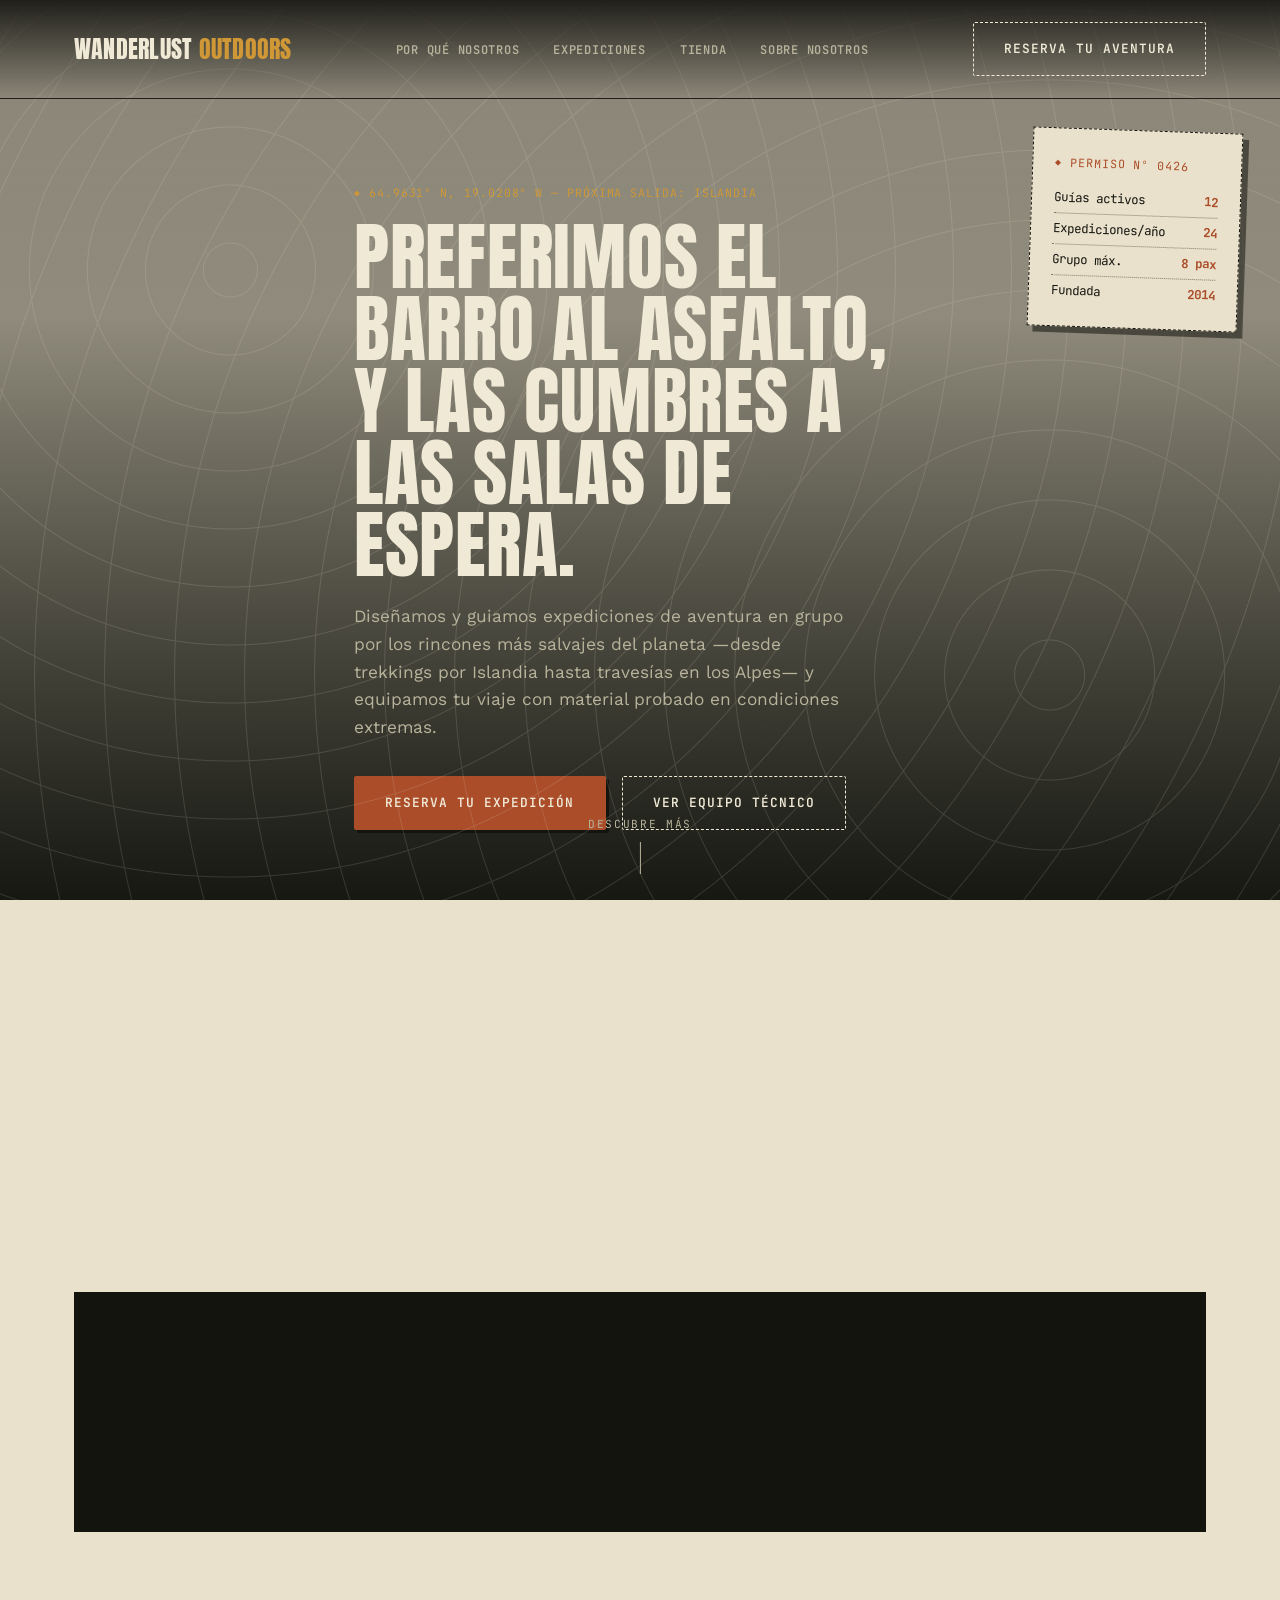
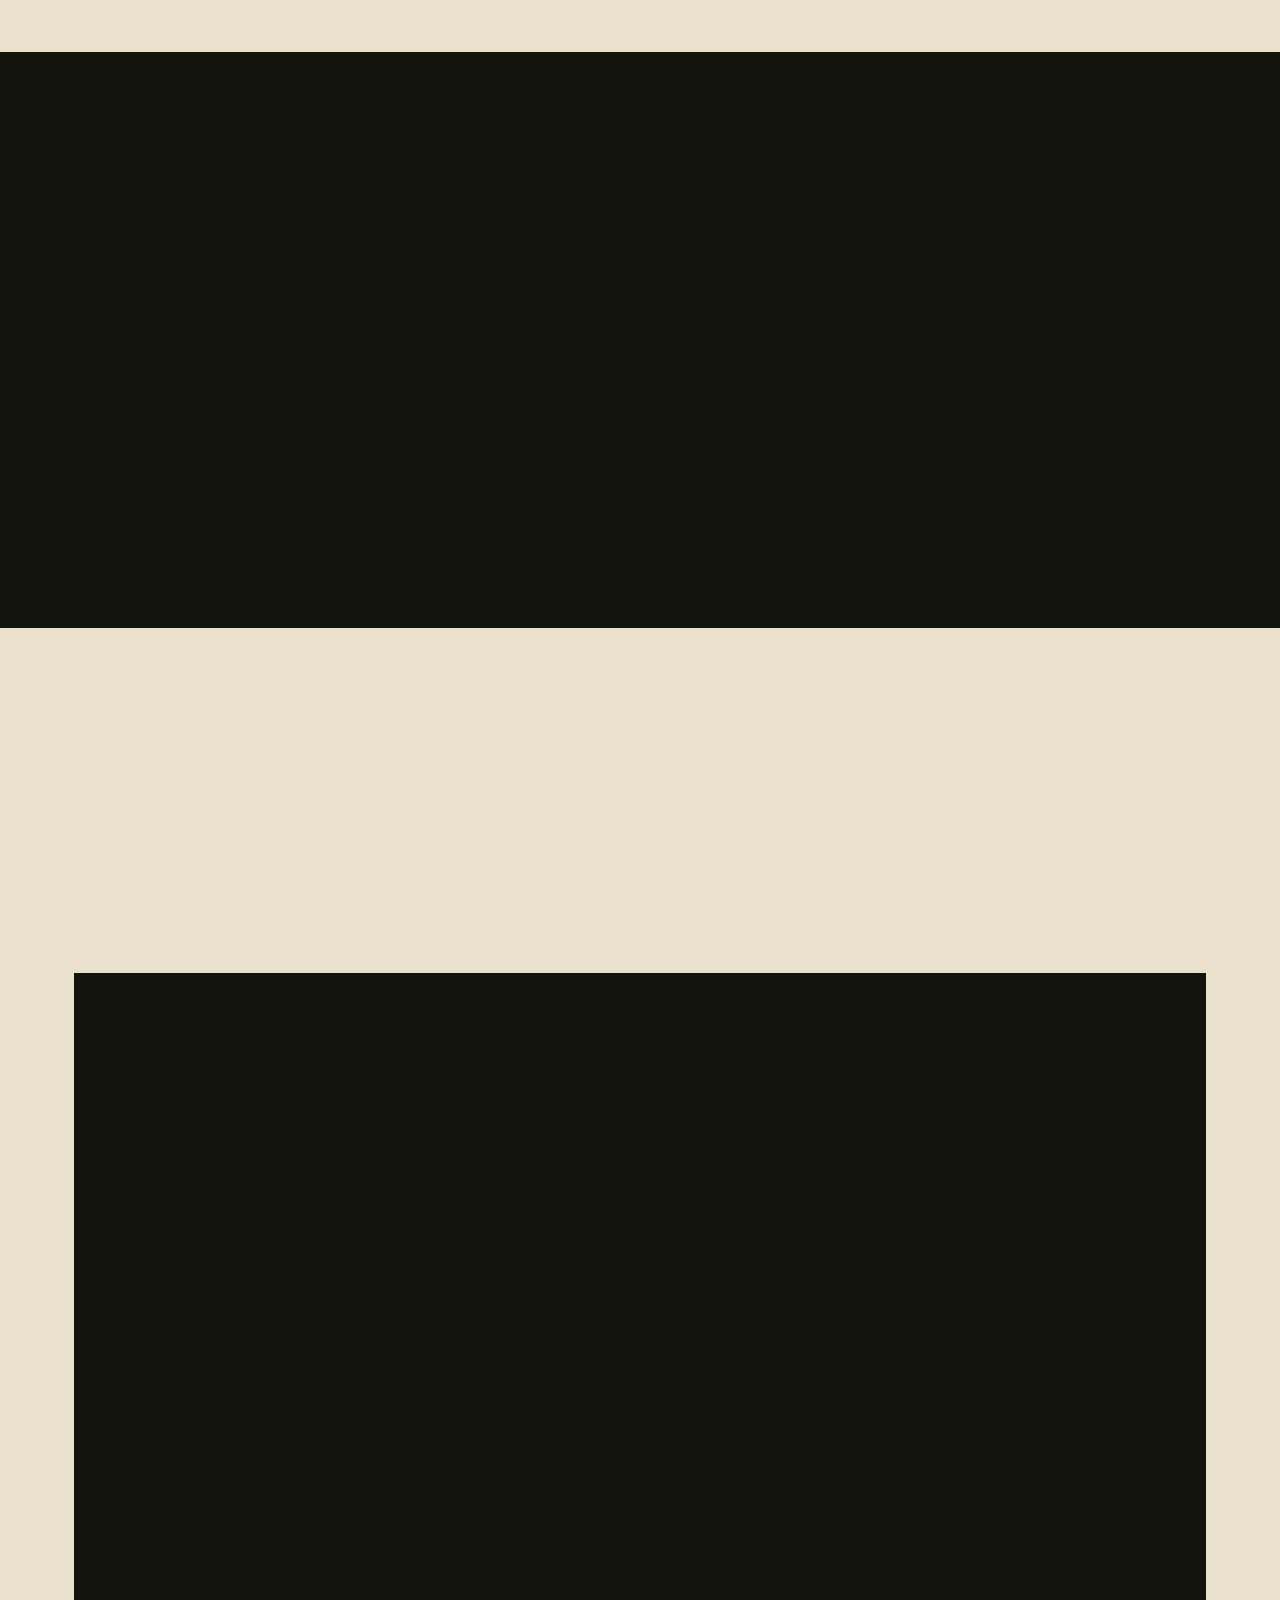
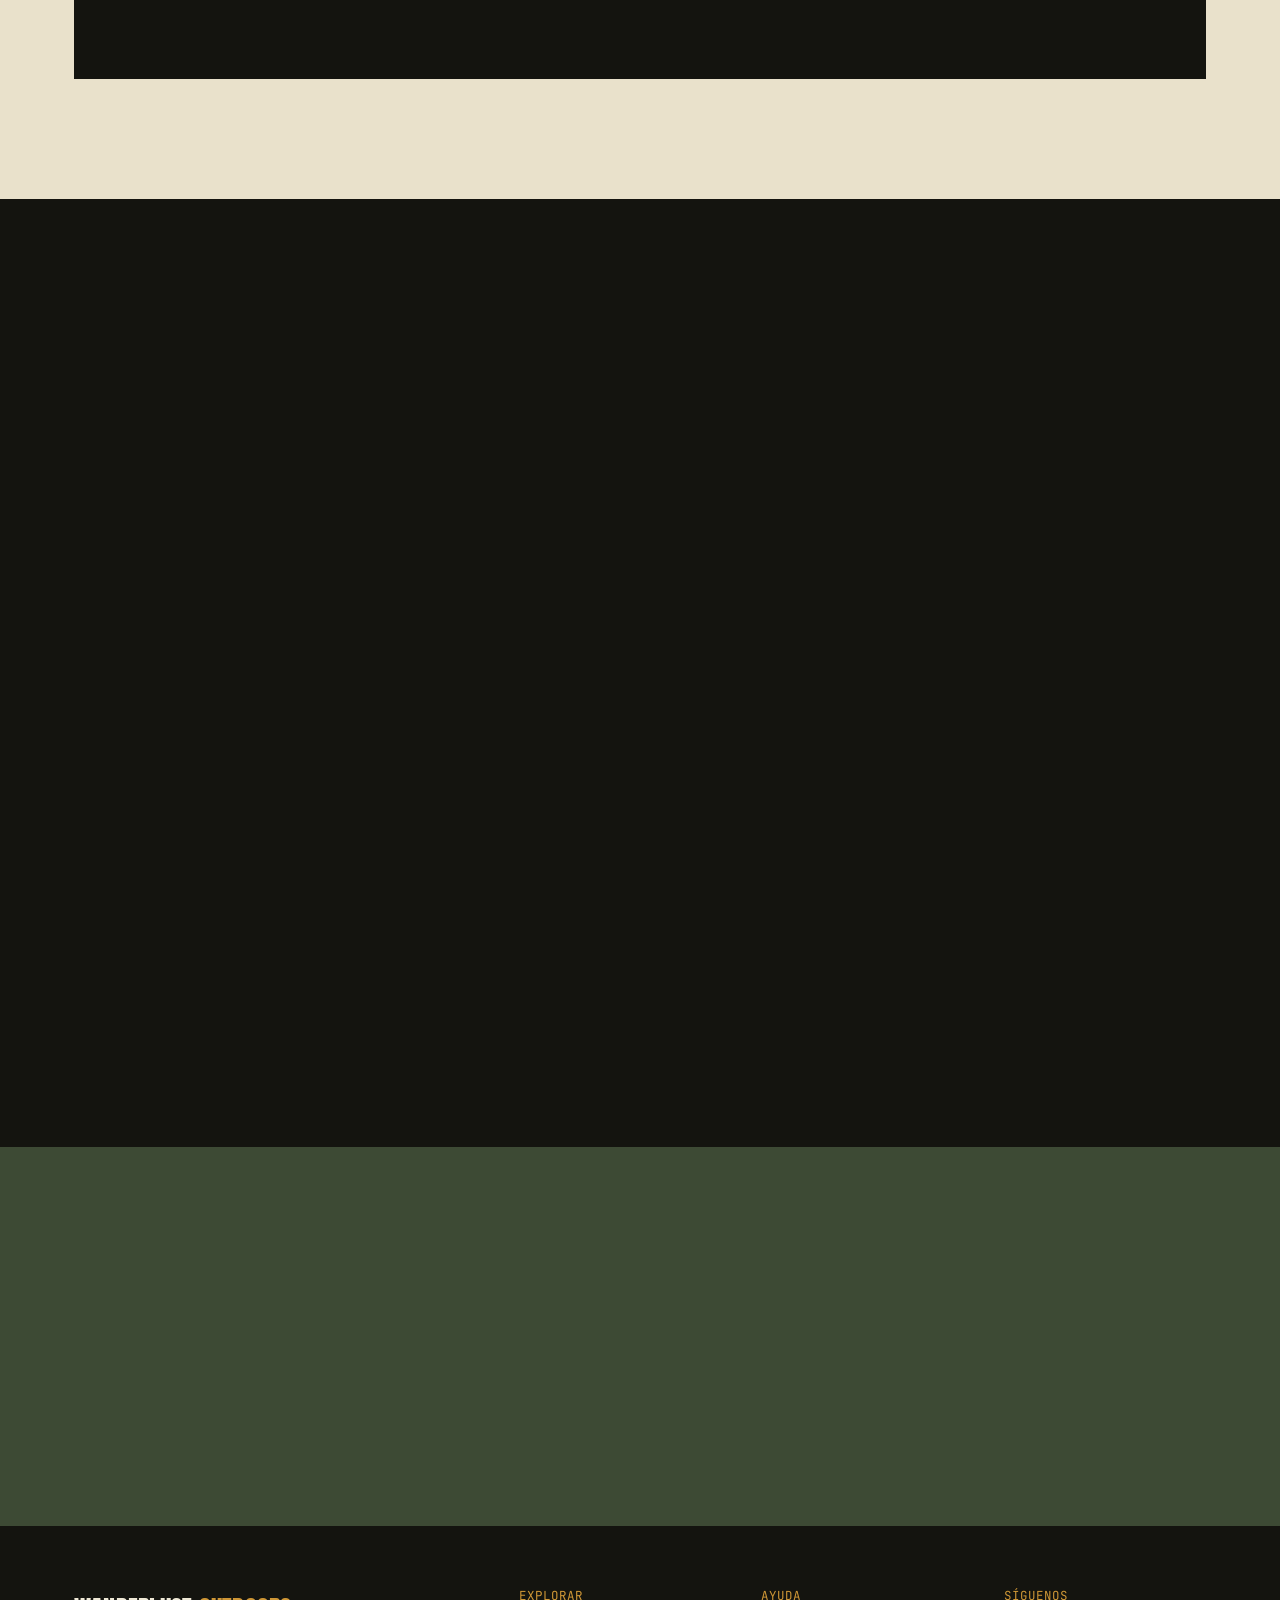
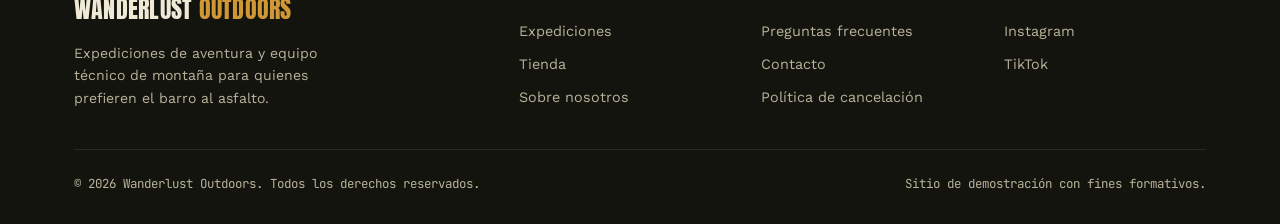
==== index.html @ fe898a7a "Update index.html" ====
<!DOCTYPE html>
<html lang="es">
<head>
<meta charset="UTF-8">
<meta name="viewport" content="width=device-width, initial-scale=1.0">
<title>Wanderlust Outdoors — Expediciones de aventura y equipo técnico de montaña</title>
<meta name="description" content="Diseñamos y guiamos expediciones de aventura en grupo por los rincones más salvajes del planeta, y equipamos tu viaje con material técnico probado en condiciones extremas.">

<!-- ======================================================================
     GOOGLE SEARCH CONSOLE — Verificación de propiedad
     Sustituye el contenido por el código que te da Search Console
     (Configuración > Verificación de propiedad > Etiqueta HTML).
     Solo hace falta en esta página (la home).
     ====================================================================== -->
<meta name="google-site-verification" content="TU_CODIGO_DE_SEARCH_CONSOLE_AQUI" />

<link rel="preconnect" href="https://fonts.googleapis.com">
<link rel="preconnect" href="https://fonts.gstatic.com" crossorigin>
<link href="https://fonts.googleapis.com/css2?family=Anton&family=JetBrains+Mono:wght@400;500;600;700&family=Work+Sans:wght@400;500;600;700&display=swap" rel="stylesheet">
<link rel="stylesheet" href="style.css?v=20260803">


<!-- ======================================================================
     GOOGLE TAG MANAGER — Contenedor principal (HEAD)
     Pega aquí tu snippet de GTM (empieza por <script>(function(w,d,s,l,i)...).
     Este contenedor es el que gestionará, sin tocar más código, TODOS
     estos tags: GA4, Google Ads, Meta Pixel, TikTok Pixel.
     Va IGUAL en las 4 páginas: index.html, registro.html, checkout.html
     y gracias.html.
     ====================================================================== -->
<!-- INICIO: Google Tag Manager -->
<!--
<script>(function(w,d,s,l,i){w[l]=w[l]||[];w[l].push({'gtm.start':
new Date().getTime(),event:'gtm.js'});var f=d.getElementsByTagName(s)[0],
j=d.createElement(s),dl=l!='dataLayer'?'&l='+l:'';j.async=true;j.src=
'https://www.googletagmanager.com/gtm.js?id='+i+dl;f.parentNode.insertBefore(j,f);
})(window,document,'script','dataLayer','GTM-XXXXXXX');</script>
-->
<!-- FIN: Google Tag Manager -->

<!-- ======================================================================
     META PIXEL — Código base (HEAD)
     Solo necesario si NO vas a gestionar Meta a través de GTM.
     Si usas GTM, configura el Pixel como plantilla dentro de GTM en su
     lugar y deja esto comentado para no duplicar el tracking.
     ====================================================================== -->
<!-- INICIO: Meta Pixel Code -->
<!--
<script>
!function(f,b,e,v,n,t,s){...}(window,document,'script',
'https://connect.facebook.net/en_US/fbevents.js');
fbq('init', 'TU_PIXEL_ID');
fbq('track', 'PageView');
</script>
<noscript><img height="1" width="1" style="display:none"
src="https://www.facebook.com/tr?id=TU_PIXEL_ID&ev=PageView&noscript=1"/></noscript>
-->
<!-- FIN: Meta Pixel Code -->

<!-- ======================================================================
     TIKTOK PIXEL — Código base (HEAD)
     Igual que Meta: solo si NO usas GTM para gestionarlo.
     ====================================================================== -->
<!-- INICIO: TikTok Pixel Code -->
<!--
<script>
!function (w, d, t) { ... }(window, document, 'ttq');
ttq.load('TU_PIXEL_ID_TIKTOK');
ttq.page();
</script>
-->
<!-- FIN: TikTok Pixel Code -->

</head>
<body>

<!-- ======================================================================
     GOOGLE TAG MANAGER — noscript (justo después de <body>)
     Va también en las 4 páginas, siempre inmediatamente tras la etiqueta
     de apertura <body>.
     ====================================================================== -->
<!-- INICIO: Google Tag Manager (noscript) -->
<!--
<noscript><iframe src="https://www.googletagmanager.com/ns.html?id=GTM-XXXXXXX"
height="0" width="0" style="display:none;visibility:hidden"></iframe></noscript>
-->
<!-- FIN: Google Tag Manager (noscript) -->

<header class="site-header">
  <div class="container">
    <a href="index.html" class="logo">Wanderlust <span>Outdoors</span></a>
    <nav>
      <ul class="nav-links">
        <li><a href="#beneficios">Por qué nosotros</a></li>
        <li><a href="#destinos">Expediciones</a></li>
        <li><a href="#tienda">Tienda</a></li>
        <li><a href="#sobre">Sobre nosotros</a></li>
      </ul>
    </nav>
    <div class="nav-cta">
      <a href="registro.html" class="btn btn-secundario">Reserva tu aventura</a>
    </div>
    <button class="menu-toggle" aria-label="Abrir menú"><span></span><span></span><span></span></button>
  </div>
</header>

<!-- ============ HERO / PRESENTACIÓN DEL PRODUCTO ============ -->
<section class="hero">
  <div class="hero-bg"></div>
  <div class="hero-overlay"></div>
  <div class="topo-textura"></div>
  <div class="container hero-content">
    <span class="coord">64.9631° N, 19.0208° W — próxima salida: islandia</span>
    <h1>Preferimos el barro al asfalto, y las cumbres a las salas de espera.</h1>
    <p>Diseñamos y guiamos expediciones de aventura en grupo por los rincones más salvajes del planeta —desde trekkings por Islandia hasta travesías en los Alpes— y equipamos tu viaje con material probado en condiciones extremas.</p>
    <div class="hero-actions">
      <a href="registro.html" class="btn btn-primario">Reserva tu expedición</a>
      <a href="#tienda" class="btn btn-secundario">Ver equipo técnico</a>
    </div>
  </div>
  <div class="permiso-flotante">
    <span class="coord">Permiso Nº 0426</span>
    <ul>
      <li><span>Guías activos</span><strong>12</strong></li>
      <li><span>Expediciones/año</span><strong>24</strong></li>
      <li><span>Grupo máx.</span><strong>8 pax</strong></li>
      <li><span>Fundada</span><strong>2014</strong></li>
    </ul>
  </div>
  <div class="scroll-cue">Descubre más</div>
</section>

<!-- ============ BENEFICIOS ============ -->
<section id="beneficios">
  <div class="container">
    <div class="section-cabecera reveal">
      <span class="coord">Ficha técnica del equipo</span>
      <h2>Tu aventura, sin dejar nada al azar</h2>
      <p>No te dejamos ir solo. Cada expedición y cada pieza de equipo pasan por el mismo filtro: lo que usarían nuestros propios guías.</p>
    </div>
    <div class="beneficios-grid">
      <div class="beneficio-card reveal">
        <div class="beneficio-icono">🧭</div>
        <h3>Guías expertos</h3>
        <p>Profesionales con años de experiencia en terreno real, no en folletos.</p>
      </div>
      <div class="beneficio-card reveal">
        <div class="beneficio-icono">🎒</div>
        <h3>Equipo probado</h3>
        <p>Material técnico validado en condiciones extremas por nuestros guías.</p>
      </div>
      <div class="beneficio-card reveal">
        <div class="beneficio-icono">👥</div>
        <h3>Grupos reducidos</h3>
        <p>Expediciones pensadas para vivirse de cerca, no en masa.</p>
      </div>
      <div class="beneficio-card reveal">
        <div class="beneficio-icono">🏔️</div>
        <h3>Destinos únicos</h3>
        <p>De Islandia a los Alpes: rutas alejadas del turismo convencional.</p>
      </div>
    </div>
  </div>
</section>

<!-- ============ SOBRE NOSOTROS ============ -->
<section id="sobre" class="section-oscura">
  <div class="container sobre">
    <div class="sobre-img reveal">
      <img src="https://images.unsplash.com/photo-1454496522488-7a8e488e8606?auto=format&fit=crop&w=900&q=80" alt="Cordillera de montañas entre nubes al amanecer" loading="lazy">
    </div>
    <div class="sobre-texto reveal">
      <span class="coord">Cuaderno de bitácora</span>
      <h2>Tu aventura empieza aquí</h2>
      <p>Nacimos para los que prefieren el barro al asfalto y las cumbres a las salas de espera. En Wanderlust Outdoors diseñamos y guiamos expediciones de aventura en grupo por los rincones más salvajes del planeta —desde trekkings por Islandia hasta travesías en los Alpes—.</p>
      <p>Pero no te dejamos ir solo: en nuestra tienda técnica equipamos tu viaje con el material más resistente, probado en condiciones extremas por nuestros propios guías. Ya sea que busques reservar tu próxima expedición o el saco de dormir perfecto para tu siguiente escapada, tu aventura empieza aquí.</p>
    </div>
  </div>
</section>

<!-- ============ DESTINOS / EXPEDICIONES (LEAD GEN) ============ -->
<section id="destinos">
  <div class="container">
    <div class="section-cabecera reveal">
      <span class="coord">Rutas activas 2026</span>
      <h2>Elige tu próxima ruta</h2>
      <p>Grupos reducidos, guías locales y logística resuelta. Tú solo tienes que aparecer con las botas puestas.</p>
    </div>
    <div class="destinos-grid">
      <div class="destino-card reveal" onclick="window.location.href='registro.html?destino=islandia'">
        <img src="https://images.unsplash.com/photo-1504829857797-ddff29c27927?auto=format&fit=crop&w=900&q=80" alt="Cascada y paisaje volcánico de Islandia" loading="lazy">
        <div class="destino-overlay">
          <span class="coord">10 días · dificultad media · 1.290 €</span>
          <h3>Trekking Islandia</h3>
          <p>Glaciares, cascadas y tierras volcánicas. Desde 1.290 €</p>
        </div>
      </div>
      <div class="destino-card reveal" onclick="window.location.href='registro.html?destino=alpes'">
        <img src="https://images.unsplash.com/photo-1531366936337-7c912a4589a7?auto=format&fit=crop&w=900&q=80" alt="Cordillera nevada de los Alpes" loading="lazy">
        <div class="destino-overlay">
          <span class="coord">7 días · dificultad alta · 1.590 €</span>
          <h3>Travesía por los Alpes</h3>
          <p>Alta montaña y refugios de altura. Desde 1.590 €</p>
        </div>
      </div>
    </div>
  </div>
</section>

<!-- ============ TIENDA (E-COMMERCE) ============ -->
<section id="tienda" class="section-oscura">
  <div class="container">
    <div class="section-cabecera reveal">
      <span class="coord">Almacén de campaña</span>
      <h2>Equipo probado en condiciones extremas</h2>
      <p>El mismo material que usan nuestros guías, listo para tu próxima escapada.</p>
    </div>
    <div class="tienda-grid">
      <div class="producto-card reveal">
        <div class="producto-img">
          <img src="https://images.unsplash.com/photo-1516939884455-1445c8652f83?auto=format&fit=crop&w=700&q=80" alt="Mochila técnica de senderismo" loading="lazy">
        </div>
        <div class="producto-info">
          <span class="coord">Ref. WO-BP45</span>
          <h3>Mochila técnica 45L</h3>
          <div class="producto-precio">
            <strong>139 €</strong>
            <a class="btn btn-primario" href="registro.html?item=Mochila%20t%C3%A9cnica%2045L&valor=139&tipo=producto">Comprar</a>
          </div>
        </div>
      </div>
      <div class="producto-card reveal">
        <div class="producto-img">
          <img src="https://images.unsplash.com/photo-1504280390367-361c6d9f38f4?auto=format&fit=crop&w=700&q=80" alt="Tienda de campaña bajo un cielo estrellado" loading="lazy">
        </div>
        <div class="producto-info">
          <span class="coord">Ref. WO-TT02</span>
          <h3>Tienda 2 estaciones</h3>
          <div class="producto-precio">
            <strong>219 €</strong>
            <a class="btn btn-primario" href="registro.html?item=Tienda%202%20estaciones&valor=219&tipo=producto">Comprar</a>
          </div>
        </div>
      </div>
      <div class="producto-card reveal">
        <div class="producto-img">
          <img src="https://images.unsplash.com/photo-1517824806704-9040b037703b?auto=format&fit=crop&w=700&q=80" alt="Saco de dormir y equipo de montaña" loading="lazy">
        </div>
        <div class="producto-info">
          <span class="coord">Ref. WO-SB15</span>
          <h3>Saco de dormir -15°C</h3>
          <div class="producto-precio">
            <strong>159 €</strong>
            <a class="btn btn-primario" href="registro.html?item=Saco%20de%20dormir%20-15%C2%B0C&valor=159&tipo=producto">Comprar</a>
          </div>
        </div>
      </div>
    </div>
  </div>
</section>

<!-- ============ CTA FINAL ============ -->
<section class="cta-banda">
  <div class="container">
    <h2 class="reveal">¿Listo para tu próxima aventura?</h2>
    <p class="reveal">Reserva una expedición o equípate para la tuya. Empieza en menos de dos minutos.</p>
    <a href="registro.html" class="btn btn-oscuro reveal">Empezar ahora</a>
  </div>
</section>

<footer class="site-footer">
  <div class="container">
    <div class="footer-grid">
      <div>
        <div class="logo">Wanderlust <span>Outdoors</span></div>
        <p style="margin-top:14px; font-size:0.88rem; max-width:280px;">Expediciones de aventura y equipo técnico de montaña para quienes prefieren el barro al asfalto.</p>
      </div>
      <div>
        <h4>Explorar</h4>
        <ul>
          <li><a href="#destinos">Expediciones</a></li>
          <li><a href="#tienda">Tienda</a></li>
          <li><a href="#sobre">Sobre nosotros</a></li>
        </ul>
      </div>
      <div>
        <h4>Ayuda</h4>
        <ul>
          <li><a href="#">Preguntas frecuentes</a></li>
          <li><a href="#">Contacto</a></li>
          <li><a href="#">Política de cancelación</a></li>
        </ul>
      </div>
      <div>
        <h4>Síguenos</h4>
        <ul>
          <li><a href="#">Instagram</a></li>
          <li><a href="#">TikTok</a></li>
        </ul>
      </div>
    </div>
    <div class="footer-bottom">
      <span>© 2026 Wanderlust Outdoors. Todos los derechos reservados.</span>
      <span>Sitio de demostración con fines formativos.</span>
    </div>
  </div>
</footer>

<script src="js/script.js?v=20260803"></script>
</body>
</html>
---- style.css ----
/* ==========================================================================
   WANDERLUST OUTDOORS — style.css
   Dirección: "cuaderno de expedición / mapa topográfico".
   Tinta casi negra, musgo, óxido y ámbar sobre papel topo envejecido.
   Tipografía cartel (Anton) + mono de etiqueta de equipo (JetBrains Mono)
   + texto (Work Sans). Curvas de nivel como firma visual recurrente.
   ========================================================================== */

:root {
  --tinta: #14140f;
  --tinta-suave: #1f2118;
  --musgo: #3d4a34;
  --musgo-oscuro: #262e1f;
  --papel: #e9e1cb;
  --papel-fuerte: #ddd2b0;
  --oxido: #ab4d29;
  --oxido-dark: #8c3d20;
  --ambar: #cf9736;
  --texto-claro: #efe9d6;
  --texto-tenue: #b8b39b;
  --gris-topo: #7d7a63;

  --fuente-poster: "Anton", "Arial Narrow", sans-serif;
  --fuente-mono: "JetBrains Mono", "Courier New", monospace;
  --fuente-cuerpo: "Work Sans", -apple-system, Segoe UI, sans-serif;

  --radio: 2px;
  --transicion: 0.35s cubic-bezier(0.22, 1, 0.36, 1);
}

* { box-sizing: border-box; margin: 0; padding: 0; }
html { scroll-behavior: smooth; }

body {
  font-family: var(--fuente-cuerpo);
  background: var(--papel);
  color: var(--tinta);
  line-height: 1.6;
  overflow-x: hidden;
}
img { max-width: 100%; display: block; }
a { color: inherit; text-decoration: none; }

h1, h2, h3, h4 {
  font-family: var(--fuente-poster);
  font-weight: 400;
  text-transform: uppercase;
  letter-spacing: 0.01em;
  line-height: 0.98;
  color: var(--tinta);
}

.container { width: 100%; max-width: 1180px; margin: 0 auto; padding: 0 24px; }

/* ---------- Textura de curvas de nivel (firma visual) ---------- */
.topo-textura {
  position: absolute; inset: 0;
  pointer-events: none;
  opacity: 0.14;
  background-image:
    repeating-radial-gradient(circle at 18% 30%, transparent 0, transparent 26px, currentColor 27px, transparent 28px, transparent 58px),
    repeating-radial-gradient(circle at 82% 75%, transparent 0, transparent 34px, currentColor 35px, transparent 36px, transparent 70px);
  color: var(--texto-claro);
}
.topo-textura.oscuro { color: var(--tinta); opacity: 0.08; }

/* ---------- Etiqueta "coordenadas" (mono, siempre da un dato real) ---------- */
.coord {
  font-family: var(--fuente-mono);
  font-size: 0.72rem;
  letter-spacing: 0.08em;
  text-transform: uppercase;
  color: var(--oxido);
  display: inline-flex;
  align-items: center;
  gap: 8px;
  margin-bottom: 18px;
}
.coord::before { content: "◆"; font-size: 0.6rem; }
.section-oscura .coord, .hero .coord { color: var(--ambar); }

/* ---------- Botones ---------- */
.btn {
  display: inline-flex;
  align-items: center;
  justify-content: center;
  gap: 10px;
  padding: 16px 30px;
  border-radius: var(--radio);
  font-family: var(--fuente-mono);
  font-weight: 600;
  font-size: 0.8rem;
  letter-spacing: 0.08em;
  text-transform: uppercase;
  border: 1.5px solid transparent;
  cursor: pointer;
  transition: transform var(--transicion), box-shadow var(--transicion), background var(--transicion);
}
.btn:active { transform: scale(0.97) rotate(-0.4deg); }

.btn-primario {
  background: var(--oxido);
  color: var(--texto-claro);
  box-shadow: 3px 3px 0 var(--tinta);
}
.btn-primario:hover { background: var(--oxido-dark); transform: translate(-2px, -2px); box-shadow: 5px 5px 0 var(--tinta); }

.btn-secundario {
  background: transparent;
  border-color: var(--texto-claro);
  border-style: dashed;
  color: var(--texto-claro);
}
.btn-secundario:hover { background: rgba(239, 233, 214, 0.1); border-style: solid; }

.btn-oscuro {
  background: var(--tinta);
  color: var(--papel);
  box-shadow: 3px 3px 0 var(--oxido);
}
.btn-oscuro:hover { transform: translate(-2px, -2px); box-shadow: 5px 5px 0 var(--oxido); }

.btn-full { width: 100%; }

/* ---------- Header ---------- */
.site-header {
  position: fixed; top: 0; left: 0; right: 0; z-index: 100;
  display: flex; align-items: center; justify-content: space-between;
  padding: 22px 0;
  background: linear-gradient(to bottom, rgba(20,20,15,0.9), transparent);
  transition: background var(--transicion), padding var(--transicion), border-color var(--transicion);
  border-bottom: 1px solid transparent;
}
.site-header.solido {
  background: var(--tinta);
  padding: 14px 0;
  border-bottom-color: var(--musgo);
}
.site-header .container { display: flex; align-items: center; justify-content: space-between; }
.logo {
  font-family: var(--fuente-poster);
  font-size: 1.5rem;
  text-transform: uppercase;
  color: var(--texto-claro);
  letter-spacing: 0.01em;
}
.logo span { color: var(--ambar); }

.nav-links { display: flex; gap: 34px; list-style: none; align-items: center; }
.nav-links a {
  position: relative;
  color: var(--texto-tenue);
  font-family: var(--fuente-mono);
  font-size: 0.75rem;
  letter-spacing: 0.06em;
  text-transform: uppercase;
  font-weight: 600;
  transition: color var(--transicion);
  padding-bottom: 4px;
}
.nav-links a::after {
  content: ""; position: absolute; left: 0; bottom: 0; width: 0; height: 1px;
  background: var(--ambar); transition: width var(--transicion);
}
.nav-links a:hover { color: var(--texto-claro); }
.nav-links a:hover::after { width: 100%; }

.nav-cta { display: flex; align-items: center; gap: 20px; }
.menu-toggle { display: none; background: none; border: none; cursor: pointer; }
.menu-toggle span { display: block; width: 24px; height: 2px; background: var(--texto-claro); margin: 5px 0; }

/* ---------- Hero ---------- */
.hero {
  position: relative; min-height: 100vh;
  display: flex; align-items: flex-end; padding-bottom: 70px;
  color: var(--texto-claro); isolation: isolate;
}
.hero-bg {
  position: absolute; inset: 0;
  background-image: linear-gradient(0deg, rgba(20,20,15,0.35), rgba(20,20,15,0.15)), url("https://images.unsplash.com/photo-1551632811-561732d1e306?auto=format&fit=crop&w=1800&q=80");
  background-size: cover; background-position: center 30%;
  z-index: -2; filter: saturate(0.85) contrast(1.05);
}
.hero-overlay {
  position: absolute; inset: 0;
  background: linear-gradient(180deg, rgba(20,20,15,0.35) 0%, rgba(20,20,15,0.25) 35%, rgba(15,17,11,0.95) 100%);
  z-index: -1;
}
.hero-content { max-width: 620px; }
.hero-content h1 {
  font-size: clamp(2.6rem, 6vw, 4.6rem);
  color: var(--texto-claro);
  margin-bottom: 22px;
}
.hero-content p {
  font-size: 1.08rem; color: var(--texto-tenue);
  margin-bottom: 34px; max-width: 500px;
}
.hero-actions { display: flex; gap: 16px; flex-wrap: wrap; }

/* Tarjeta "permiso de expedición" flotante */
.permiso-flotante {
  position: absolute; top: 130px; right: 40px;
  background: var(--papel); color: var(--tinta);
  border: 1.5px dashed var(--tinta);
  padding: 20px 22px;
  width: 210px;
  transform: rotate(2deg);
  box-shadow: 6px 6px 0 rgba(20,20,15,0.55);
  z-index: 3;
}
.permiso-flotante .coord { color: var(--oxido); margin-bottom: 10px; }
.permiso-flotante ul { list-style: none; font-family: var(--fuente-mono); font-size: 0.78rem; }
.permiso-flotante li { display: flex; justify-content: space-between; padding: 5px 0; border-top: 1px dotted var(--gris-topo); }
.permiso-flotante li:first-child { border-top: none; }
.permiso-flotante li strong { color: var(--oxido); }

.scroll-cue {
  position: absolute; bottom: 26px; left: 50%; transform: translateX(-50%);
  color: var(--texto-tenue); font-family: var(--fuente-mono);
  font-size: 0.7rem; letter-spacing: 0.15em; text-transform: uppercase;
  display: flex; flex-direction: column; align-items: center; gap: 8px;
}
.scroll-cue::after { content: ""; width: 1px; height: 32px; background: var(--texto-tenue); animation: bajar 1.8s infinite; }
@keyframes bajar {
  0% { transform: scaleY(0); transform-origin: top; opacity: 0; }
  50% { transform: scaleY(1); transform-origin: top; opacity: 1; }
  51% { transform-origin: bottom; }
  100% { transform: scaleY(0); transform-origin: bottom; opacity: 0; }
}

/* ---------- Secciones ---------- */
section { padding: 120px 0; position: relative; }
.section-cabecera { max-width: 620px; margin-bottom: 64px; }
.section-cabecera h2 { font-size: clamp(2rem, 4vw, 3rem); }
.section-cabecera p { color: var(--gris-topo); font-size: 1.05rem; margin-top: 18px; }

.section-oscura { background: var(--tinta); color: var(--texto-claro); }
.section-oscura h2, .section-oscura h3 { color: var(--texto-claro); }
.section-oscura p { color: var(--texto-tenue); }
.section-oscura .section-cabecera p { color: var(--texto-tenue); }

/* ---------- Beneficios: "tarjetas de permiso" ---------- */
.beneficios-grid { display: grid; grid-template-columns: repeat(4, 1fr); gap: 2px; background: var(--tinta); border: 2px solid var(--tinta); }
.beneficio-card {
  background: var(--papel);
  padding: 38px 26px;
  transition: transform var(--transicion), background var(--transicion);
  position: relative;
}
.beneficio-card:hover { background: var(--papel-fuerte); }
.beneficio-icono { font-size: 1.6rem; margin-bottom: 22px; display: block; }
.beneficio-card h3 { font-family: var(--fuente-cuerpo); font-weight: 700; text-transform: none; font-size: 1.05rem; margin-bottom: 10px; letter-spacing: 0; }
.beneficio-card p { color: var(--gris-topo); font-size: 0.92rem; }

/* ---------- Sobre nosotros ---------- */
.sobre { display: grid; grid-template-columns: 0.9fr 1.1fr; gap: 70px; align-items: center; }
.sobre-img { position: relative; border: 1.5px solid var(--tinta); }
.sobre-img::before {
  content: ""; position: absolute; inset: 10px; border: 1px dashed var(--oxido); z-index: 2; pointer-events: none;
}
.sobre-texto p { color: var(--gris-topo); margin-top: 18px; font-size: 1.02rem; }

/* ---------- Destinos ---------- */
.destinos-grid { display: grid; grid-template-columns: repeat(2, 1fr); gap: 2px; background: var(--tinta); }
.destino-card { position: relative; overflow: hidden; aspect-ratio: 4/5; cursor: pointer; background: var(--tinta); }
.destino-card img { width: 100%; height: 100%; object-fit: cover; transition: transform 0.6s ease, filter 0.6s ease; filter: saturate(0.9); }
.destino-card:hover img { transform: scale(1.06); filter: saturate(1.05); }
.destino-overlay {
  position: absolute; inset: 0;
  background: linear-gradient(180deg, transparent 40%, rgba(20,20,15,0.95) 100%);
  display: flex; flex-direction: column; justify-content: flex-end; padding: 30px; color: var(--texto-claro);
}
.destino-overlay .coord { margin-bottom: 10px; }
.destino-overlay h3 { color: var(--texto-claro); font-size: 1.6rem; }
.destino-overlay p { font-size: 0.85rem; color: var(--texto-tenue); margin-top: 6px; font-family: var(--fuente-mono); }

/* ---------- Tienda: etiquetas de equipo ---------- */
.tienda-grid { display: grid; grid-template-columns: repeat(3, 1fr); gap: 26px; }
.producto-card {
  background: var(--papel);
  border: 1.5px solid var(--tinta);
  overflow: hidden;
  transition: transform var(--transicion), box-shadow var(--transicion);
  display: flex; flex-direction: column;
}
.producto-card:hover { transform: translateY(-4px); box-shadow: 5px 5px 0 var(--musgo); }
.producto-img { aspect-ratio: 4/3; overflow: hidden; border-bottom: 1.5px dashed var(--tinta); }
.producto-img img { width: 100%; height: 100%; object-fit: cover; }
.producto-info { padding: 22px; display: flex; flex-direction: column; flex: 1; }
.producto-info .coord { margin-bottom: 8px; }
.producto-info h3 { font-family: var(--fuente-cuerpo); font-weight: 700; text-transform: none; font-size: 1.05rem; margin-bottom: 8px; letter-spacing: 0; }
.producto-precio { margin-top: auto; display: flex; align-items: center; justify-content: space-between; padding-top: 16px; border-top: 1px dotted var(--gris-topo); }
.producto-precio strong { font-family: var(--fuente-mono); font-size: 1.2rem; color: var(--oxido); }

/* ---------- CTA banda final ---------- */
.cta-banda { background: var(--musgo); color: var(--texto-claro); text-align: center; padding: 100px 0; position: relative; overflow: hidden; }
.cta-banda h2 { color: var(--texto-claro); margin-bottom: 20px; }
.cta-banda p { color: var(--texto-tenue); max-width: 500px; margin: 0 auto 34px; font-family: var(--fuente-mono); font-size: 0.9rem; }

/* ---------- Footer ---------- */
.site-footer { background: var(--tinta); color: var(--texto-tenue); padding: 64px 0 30px; position: relative; }
.footer-grid { display: grid; grid-template-columns: 2fr 1fr 1fr 1fr; gap: 40px; padding-bottom: 40px; border-bottom: 1px solid var(--musgo-oscuro); }
.footer-grid h4 { font-family: var(--fuente-mono); text-transform: uppercase; letter-spacing: 0.08em; color: var(--ambar); font-size: 0.78rem; margin-bottom: 18px; }
.footer-grid ul { list-style: none; display: flex; flex-direction: column; gap: 10px; font-size: 0.9rem; }
.footer-grid a:hover { color: var(--texto-claro); }
.footer-bottom { display: flex; justify-content: space-between; align-items: center; padding-top: 24px; font-size: 0.78rem; font-family: var(--fuente-mono); flex-wrap: wrap; gap: 12px; }

/* ==========================================================================
   PÁGINAS INTERNAS
   ========================================================================== */
.pagina-interna-hero { padding: 175px 0 60px; background: var(--tinta); color: var(--texto-claro); text-align: center; position: relative; overflow: hidden; }
.pagina-interna-hero .coord { justify-content: center; }
.pagina-interna-hero h1 { color: var(--texto-claro); font-size: clamp(2.1rem, 4.4vw, 3rem); }
.pagina-interna-hero p { color: var(--texto-tenue); margin-top: 12px; font-family: var(--fuente-mono); font-size: 0.88rem; }

.pasos-funnel { display: flex; justify-content: center; gap: 8px; margin-top: 30px; flex-wrap: wrap; }
.paso {
  display: flex; align-items: center; gap: 8px;
  font-family: var(--fuente-mono); font-size: 0.72rem; letter-spacing: 0.05em; text-transform: uppercase;
  color: var(--texto-tenue); padding: 9px 15px; border: 1px dashed var(--musgo);
}
.paso.activo { color: var(--tinta); background: var(--ambar); border-color: var(--ambar); font-weight: 700; }
.paso.completado { color: var(--ambar); border-style: solid; border-color: var(--musgo); }

.form-wrap { max-width: 560px; margin: -40px auto 0; background: var(--papel); border: 1.5px solid var(--tinta); box-shadow: 7px 7px 0 var(--musgo); padding: 46px; position: relative; z-index: 2; }
.form-wrap h2 { font-size: 1.6rem; margin-bottom: 8px; }
.form-wrap > p { color: var(--gris-topo); margin-bottom: 30px; font-size: 0.95rem; }

.campo { margin-bottom: 20px; }
.campo label { display: block; font-family: var(--fuente-mono); font-size: 0.75rem; text-transform: uppercase; letter-spacing: 0.05em; font-weight: 600; margin-bottom: 8px; color: var(--tinta); }
.campo input, .campo select {
  width: 100%; padding: 13px 15px; border: 1.5px solid var(--gris-topo); border-radius: var(--radio);
  font-family: var(--fuente-cuerpo); font-size: 0.95rem; background: var(--texto-claro);
  transition: border-color var(--transicion);
}
.campo input:focus, .campo select:focus { outline: none; border-color: var(--oxido); }
.campo-doble { display: grid; grid-template-columns: 1fr 1fr; gap: 16px; }

.checkbox-linea { display: flex; align-items: flex-start; gap: 10px; margin-bottom: 26px; }
.checkbox-linea input { width: auto; margin-top: 4px; }
.checkbox-linea label { font-size: 0.85rem; color: var(--gris-topo); font-weight: 400; font-family: var(--fuente-cuerpo); text-transform: none; }

.nota-segura { display: flex; align-items: center; gap: 8px; font-family: var(--fuente-mono); font-size: 0.72rem; color: var(--gris-topo); margin-top: 18px; justify-content: center; text-transform: uppercase; letter-spacing: 0.04em; }

/* Checkout */
.checkout-layout { display: grid; grid-template-columns: 1fr 380px; gap: 2px; max-width: 980px; margin: -40px auto 0; position: relative; z-index: 2; background: var(--tinta); border: 1.5px solid var(--tinta); box-shadow: 7px 7px 0 var(--musgo); }
.resumen-pedido { background: var(--musgo-oscuro); color: var(--texto-claro); padding: 36px; height: fit-content; }
.resumen-pedido h3 { color: var(--texto-claro); font-size: 1rem; margin-bottom: 22px; font-family: var(--fuente-mono); text-transform: uppercase; letter-spacing: 0.06em; }
.resumen-item { display: flex; justify-content: space-between; gap: 12px; padding: 14px 0; border-bottom: 1px dashed rgba(239,233,214,0.2); font-size: 0.88rem; font-family: var(--fuente-mono); }
.resumen-item span:first-child { color: var(--texto-tenue); }
.resumen-total { display: flex; justify-content: space-between; align-items: center; padding-top: 20px; margin-top: 6px; font-family: var(--fuente-poster); text-transform: uppercase; }
.resumen-total strong { font-size: 1.7rem; color: var(--ambar); font-family: var(--fuente-mono); }

.checkout-form { background: var(--papel); padding: 42px; }
.checkout-form h2 { font-size: 1.4rem; margin-bottom: 26px; }

.tarjeta-visual {
  background: var(--tinta); color: var(--texto-claro); padding: 26px; margin-bottom: 28px;
  font-family: var(--fuente-mono); position: relative; overflow: hidden; border: 1px dashed var(--ambar);
}
.tarjeta-numero { font-size: 1.2rem; letter-spacing: 0.12em; margin: 22px 0 16px; }
.tarjeta-meta { display: flex; justify-content: space-between; font-size: 0.72rem; opacity: 0.75; text-transform: uppercase; letter-spacing: 0.05em; }

.aviso-demo { background: var(--papel-fuerte); border: 1px dashed var(--oxido); color: var(--oxido-dark); padding: 13px 16px; font-size: 0.8rem; margin-bottom: 24px; display: flex; gap: 10px; align-items: flex-start; font-family: var(--fuente-mono); }

/* Gracias */
.gracias-box { max-width: 620px; margin: -40px auto 0; background: var(--papel); border: 1.5px solid var(--tinta); box-shadow: 7px 7px 0 var(--musgo); padding: 64px 50px; text-align: center; position: relative; z-index: 2; }
.check-icono { width: 74px; height: 74px; background: var(--musgo); color: var(--texto-claro); display: flex; align-items: center; justify-content: center; font-size: 2rem; margin: 0 auto 24px; border: 1.5px dashed var(--ambar); font-family: var(--fuente-mono); }
.gracias-box h2 { font-size: 1.9rem; margin-bottom: 12px; }
.gracias-box > p { color: var(--gris-topo); margin-bottom: 30px; }
.gracias-detalle { background: var(--papel-fuerte); border: 1px dashed var(--tinta); padding: 24px; text-align: left; margin-bottom: 30px; font-family: var(--fuente-mono); font-size: 0.86rem; }
.gracias-detalle div { display: flex; justify-content: space-between; padding: 7px 0; }
.gracias-detalle div span:first-child { color: var(--gris-topo); text-transform: uppercase; font-size: 0.75rem; letter-spacing: 0.05em; }

/* ---------- Reveal on scroll ---------- */
.reveal { opacity: 0; transform: translateY(28px); transition: opacity 0.8s ease, transform 0.8s ease; }
.reveal.visible { opacity: 1; transform: translateY(0); }

/* ---------- Responsive ---------- */
@media (max-width: 900px) {
  .beneficios-grid { grid-template-columns: repeat(2, 1fr); }
  .destinos-grid { grid-template-columns: 1fr; }
  .tienda-grid { grid-template-columns: repeat(2, 1fr); }
  .sobre { grid-template-columns: 1fr; gap: 36px; }
  .footer-grid { grid-template-columns: repeat(2, 1fr); }
  .checkout-layout { grid-template-columns: 1fr; }
  .permiso-flotante { display: none; }
}
@media (max-width: 680px) {
  .nav-links, .nav-cta .btn-secundario { display: none; }
  .menu-toggle { display: block; }
  .beneficios-grid, .tienda-grid { grid-template-columns: 1fr; }
  .footer-grid { grid-template-columns: 1fr; gap: 28px; }
  .form-wrap, .checkout-form, .gracias-box { padding: 30px 22px; box-shadow: 5px 5px 0 var(--musgo); }
  .campo-doble { grid-template-columns: 1fr; }
  section { padding: 76px 0; }
}
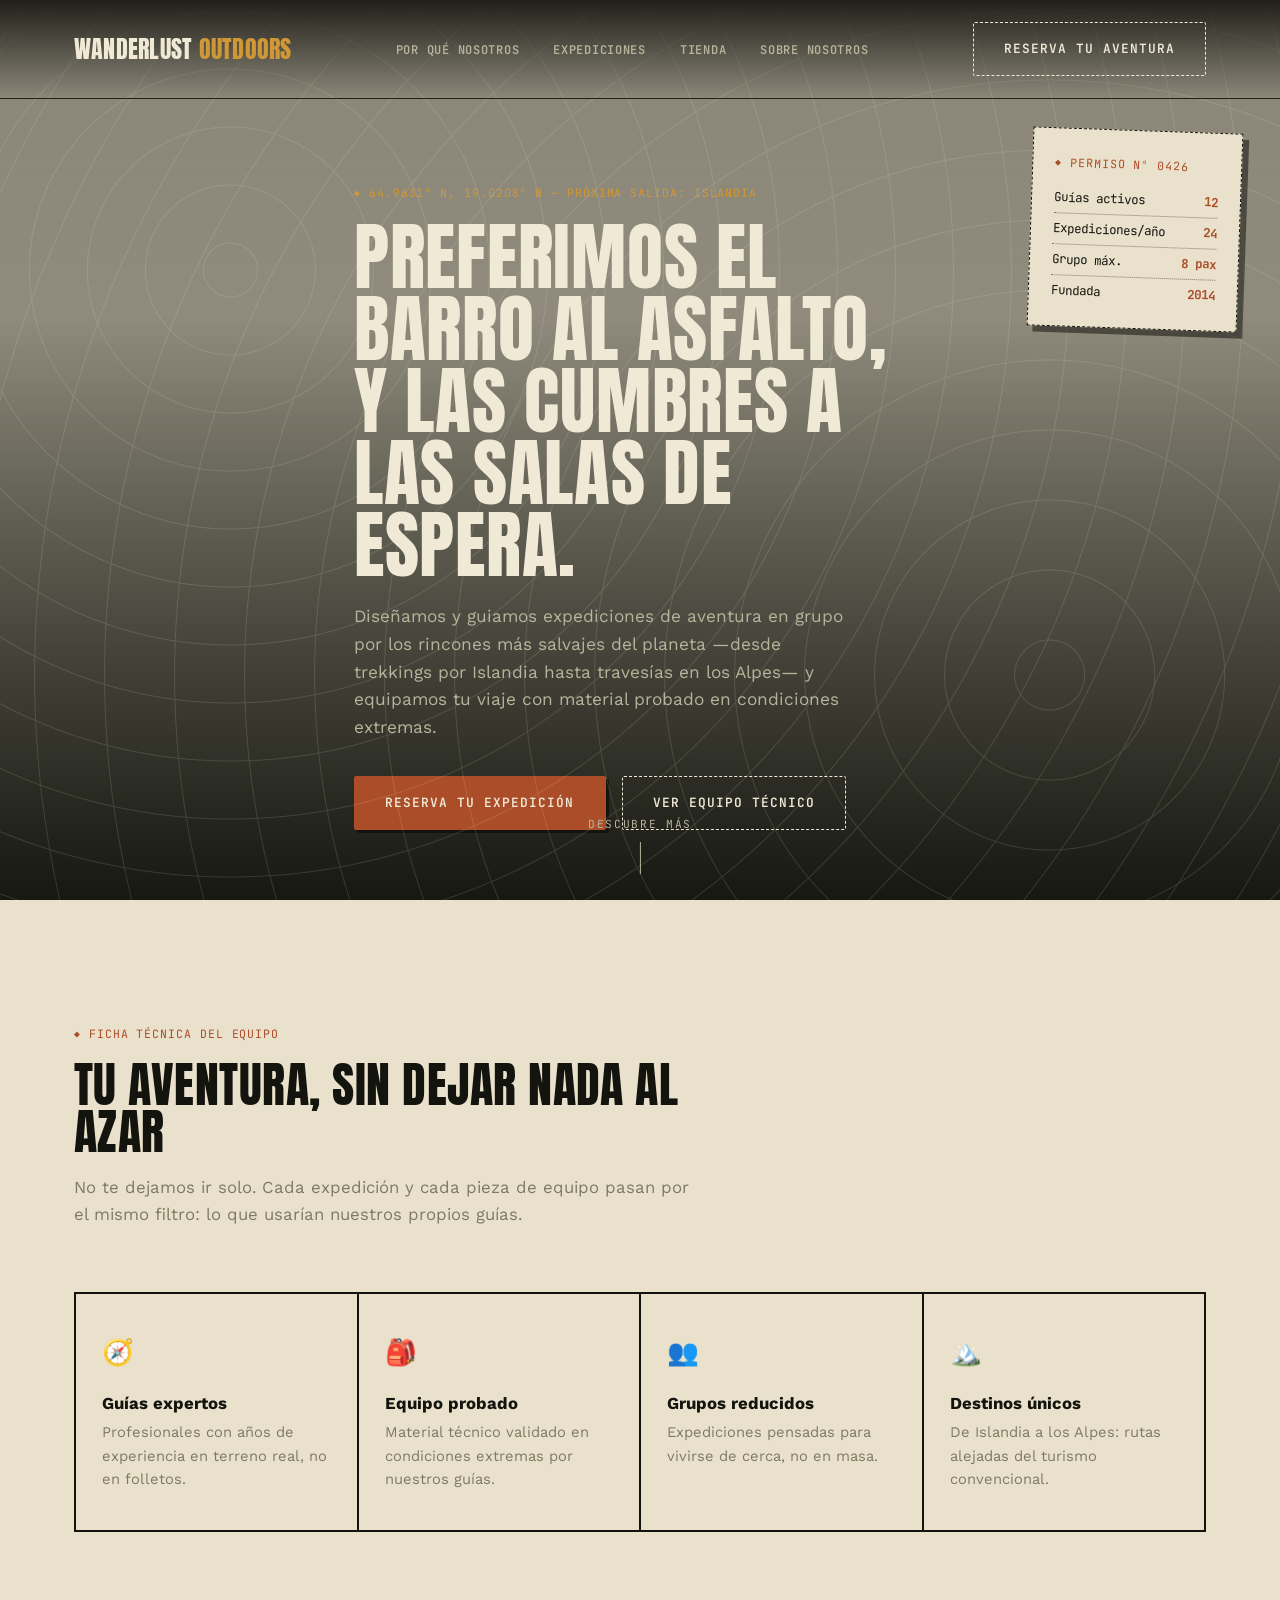
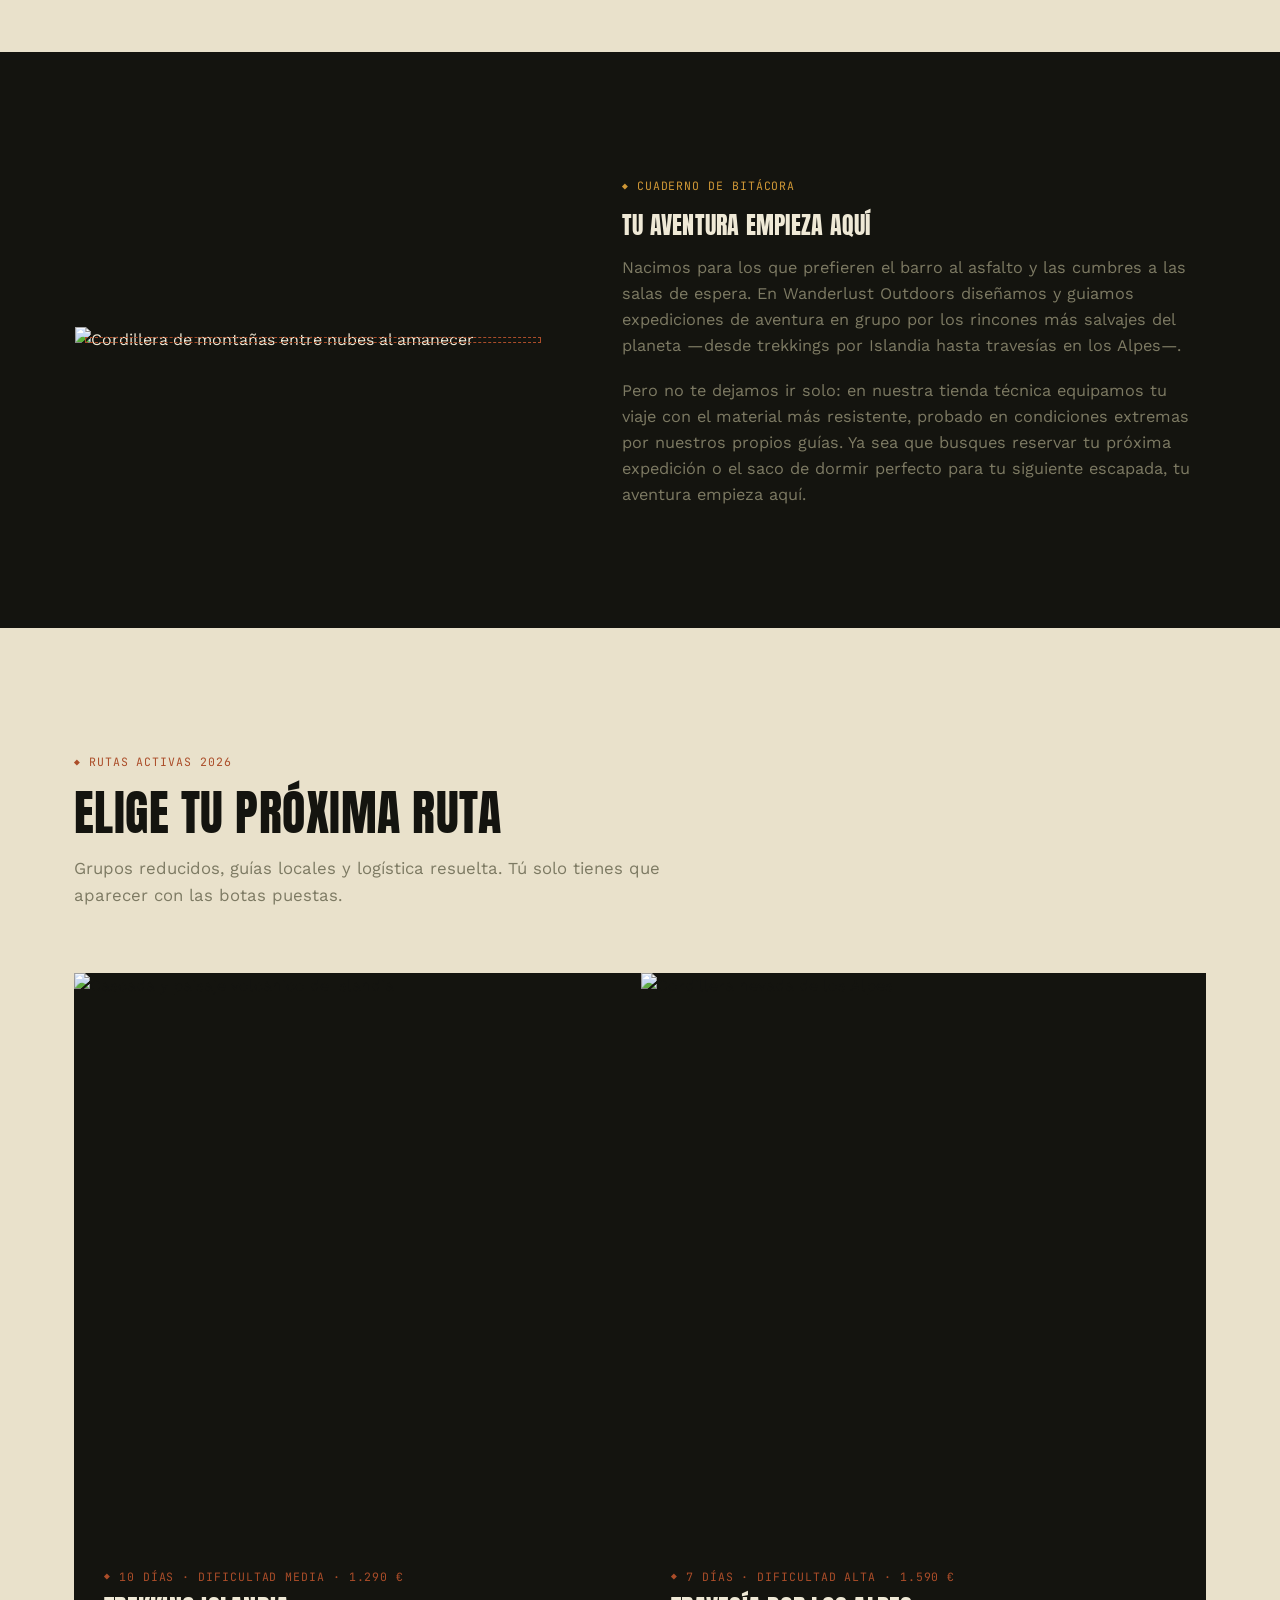
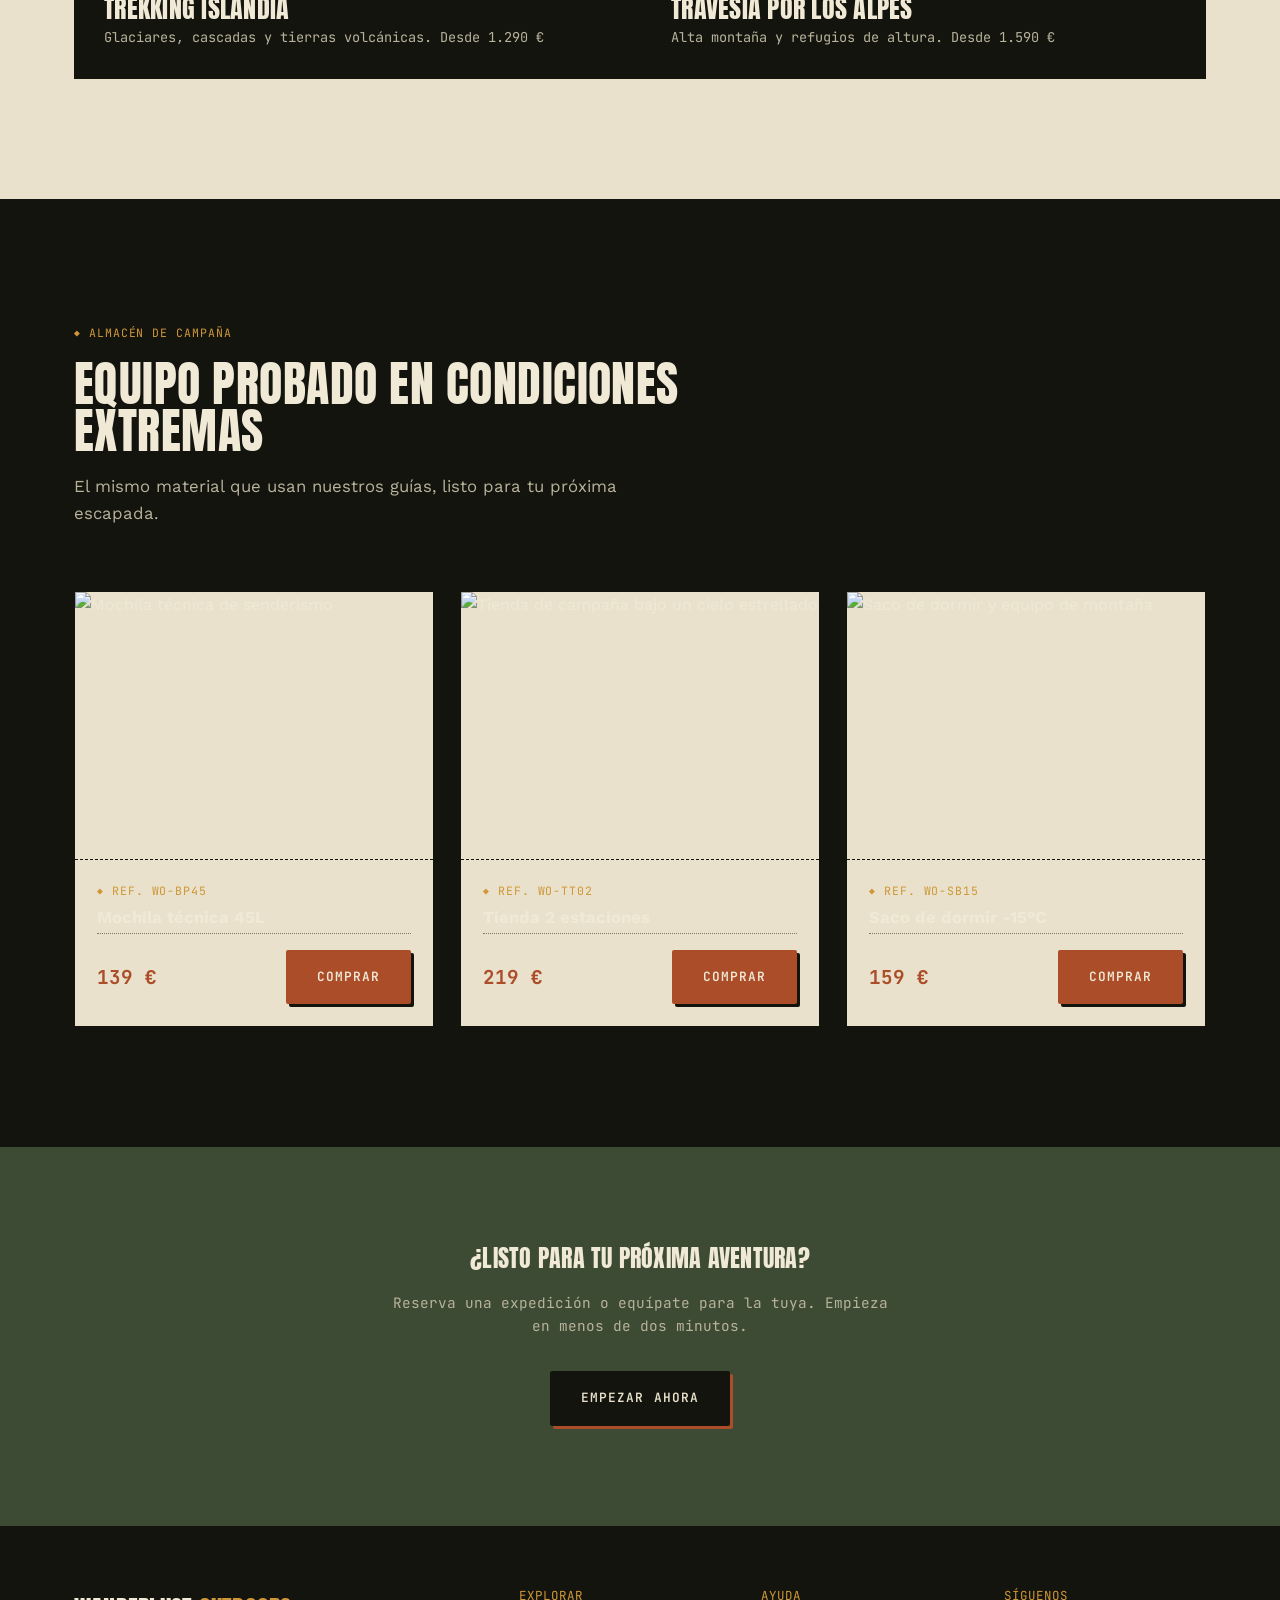
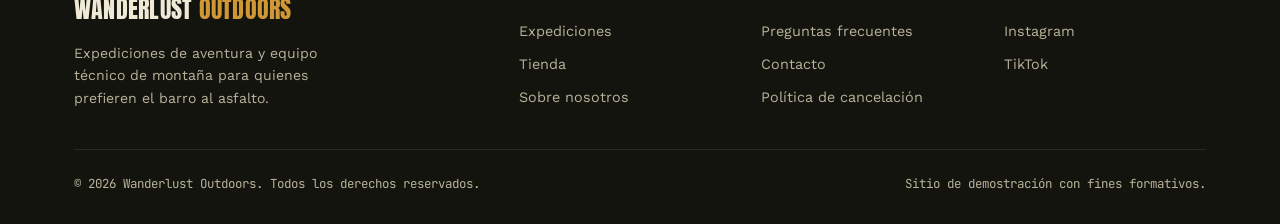
==== commit 7fbb910f: "Update index.html" ====
--- a/index.html
+++ b/index.html
@@ -306,6 +306,6 @@
   </div>
 </footer>
 
-<script src="js/script.js?v=20260803"></script>
+<script src="script.js?v=20260803"></script>
 </body>
 </html>
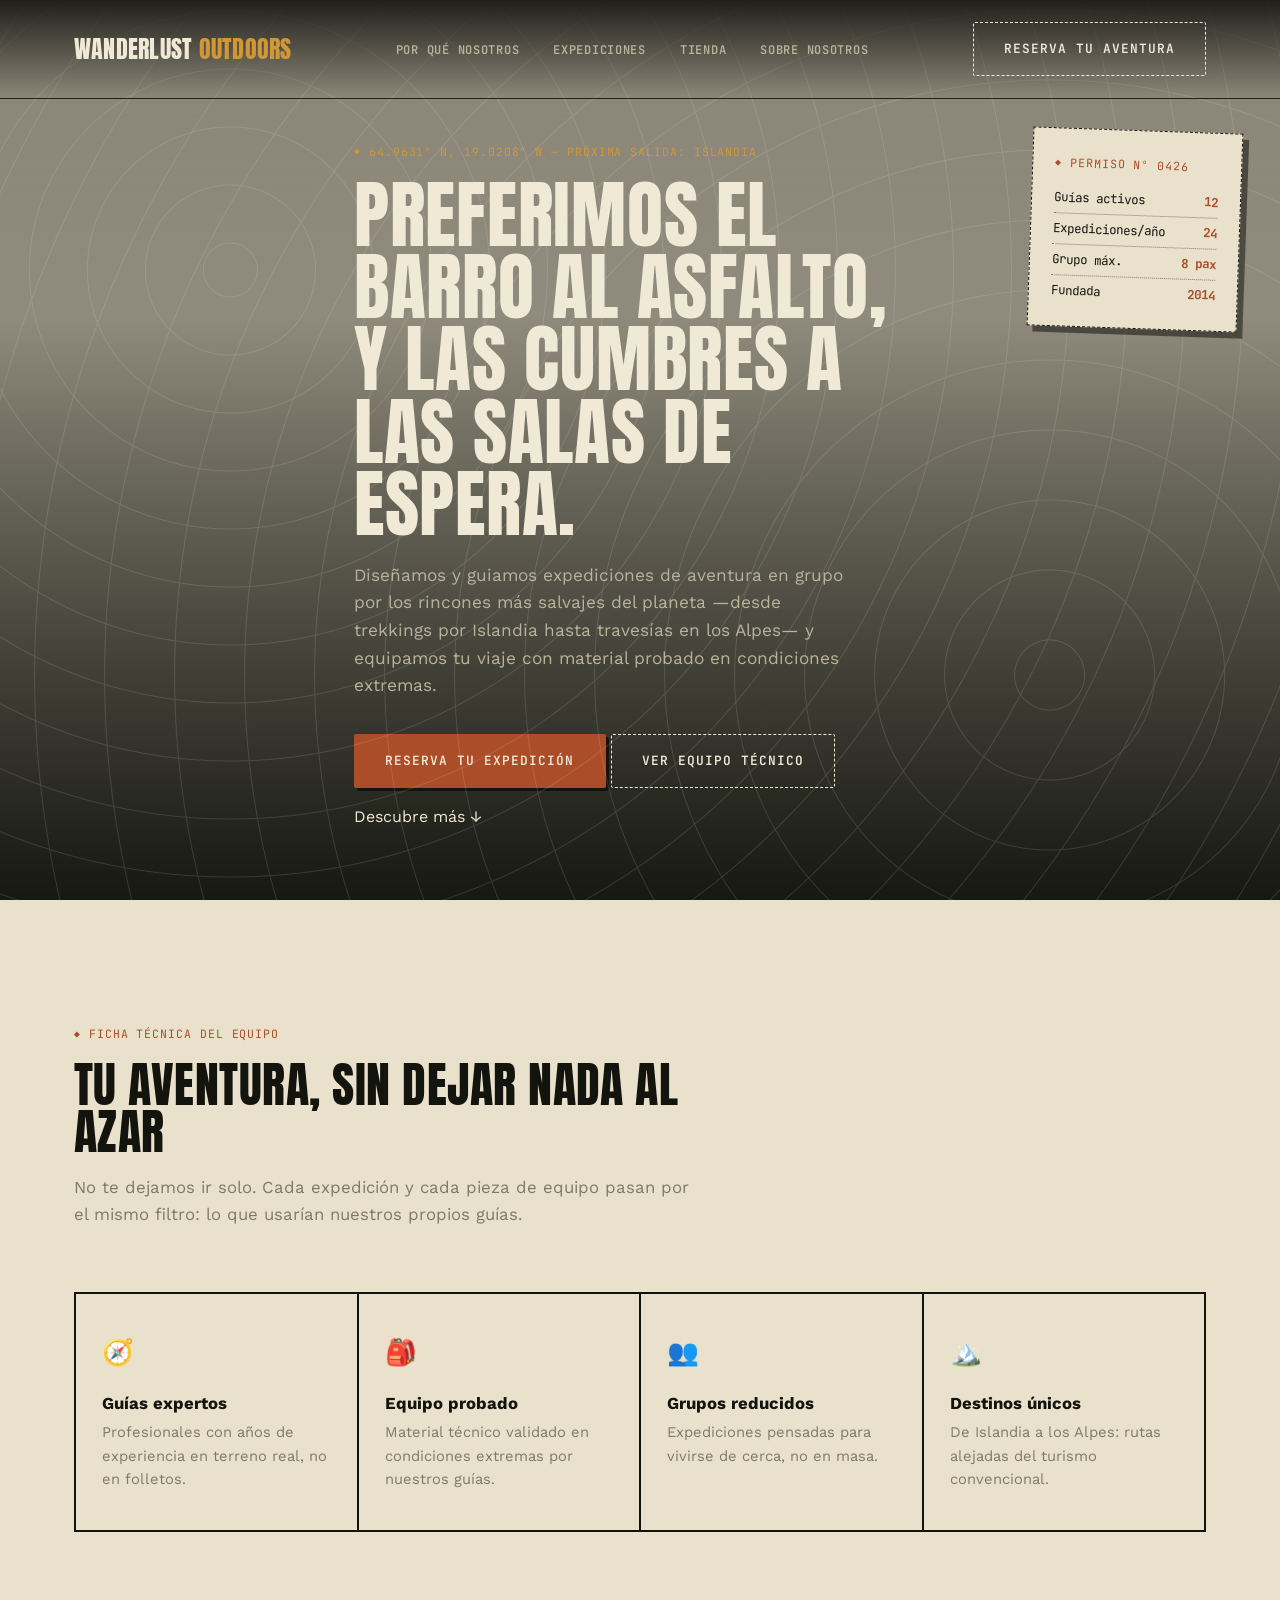
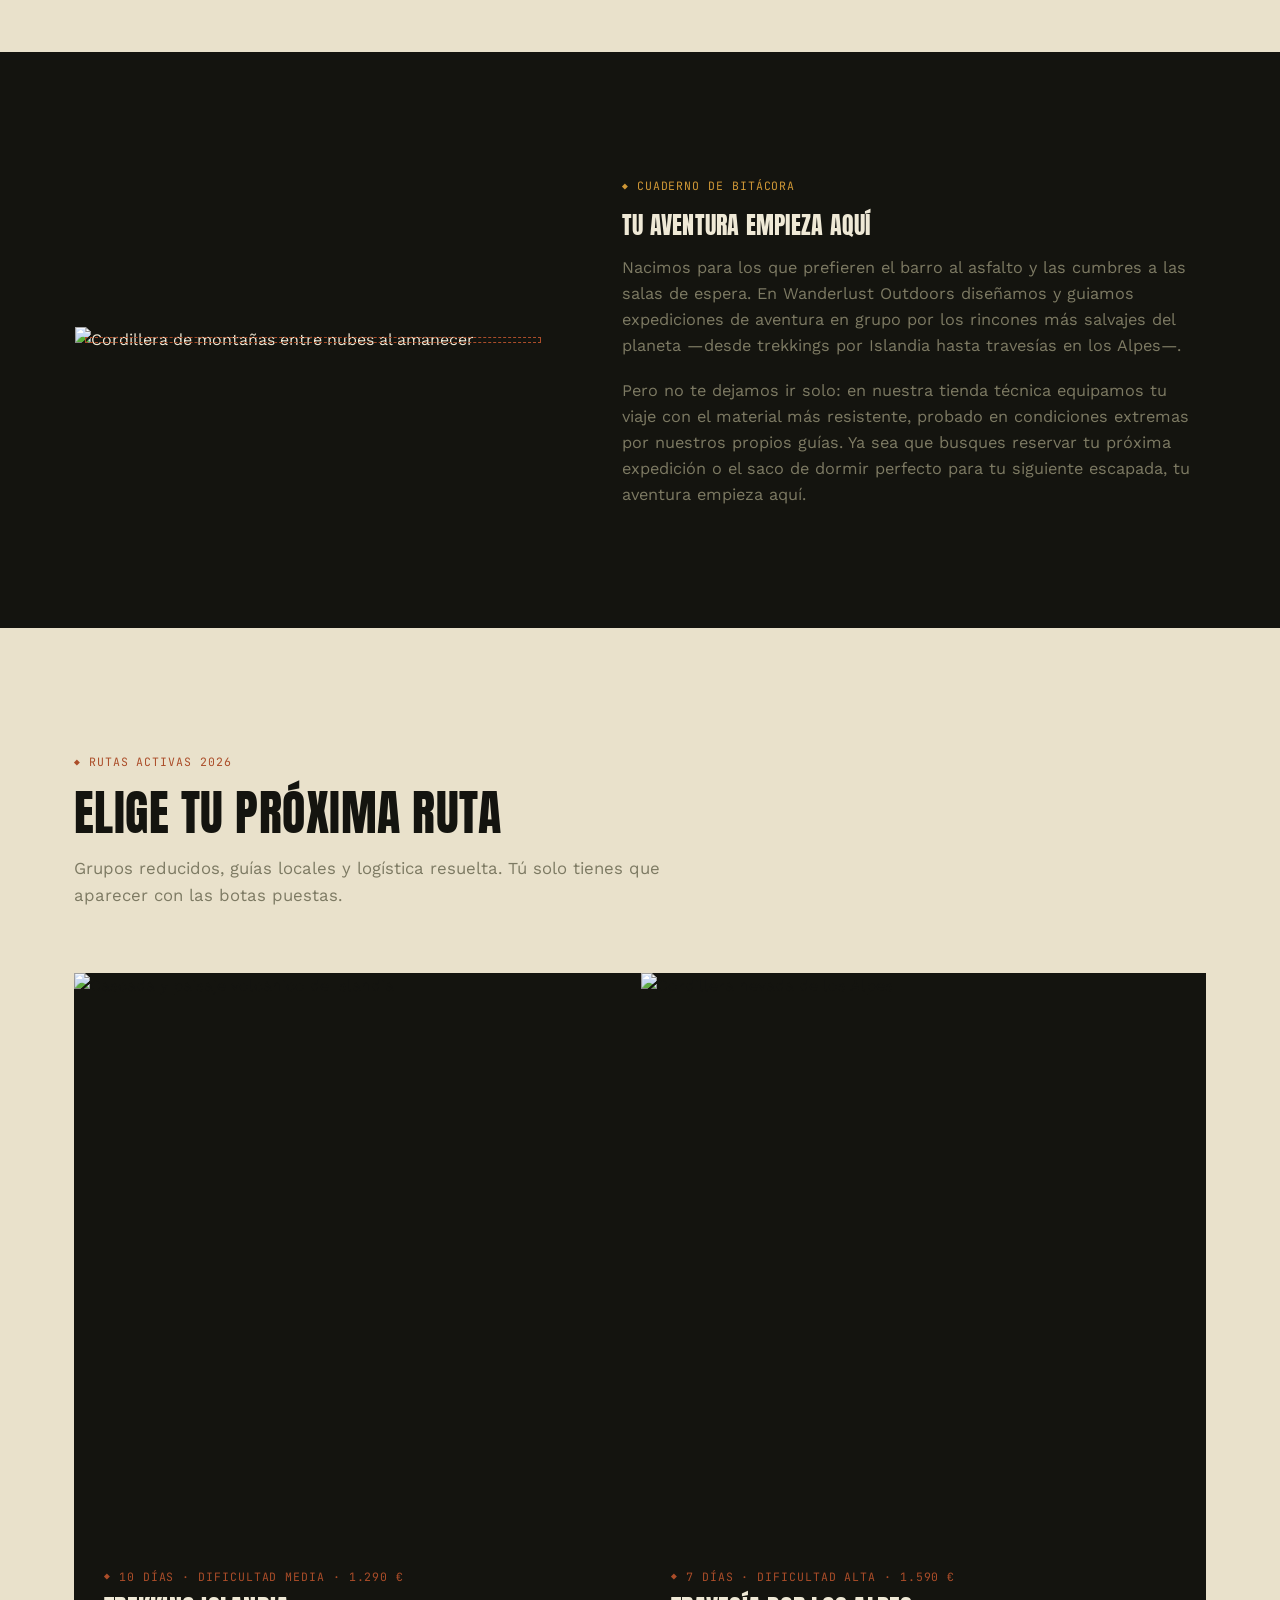
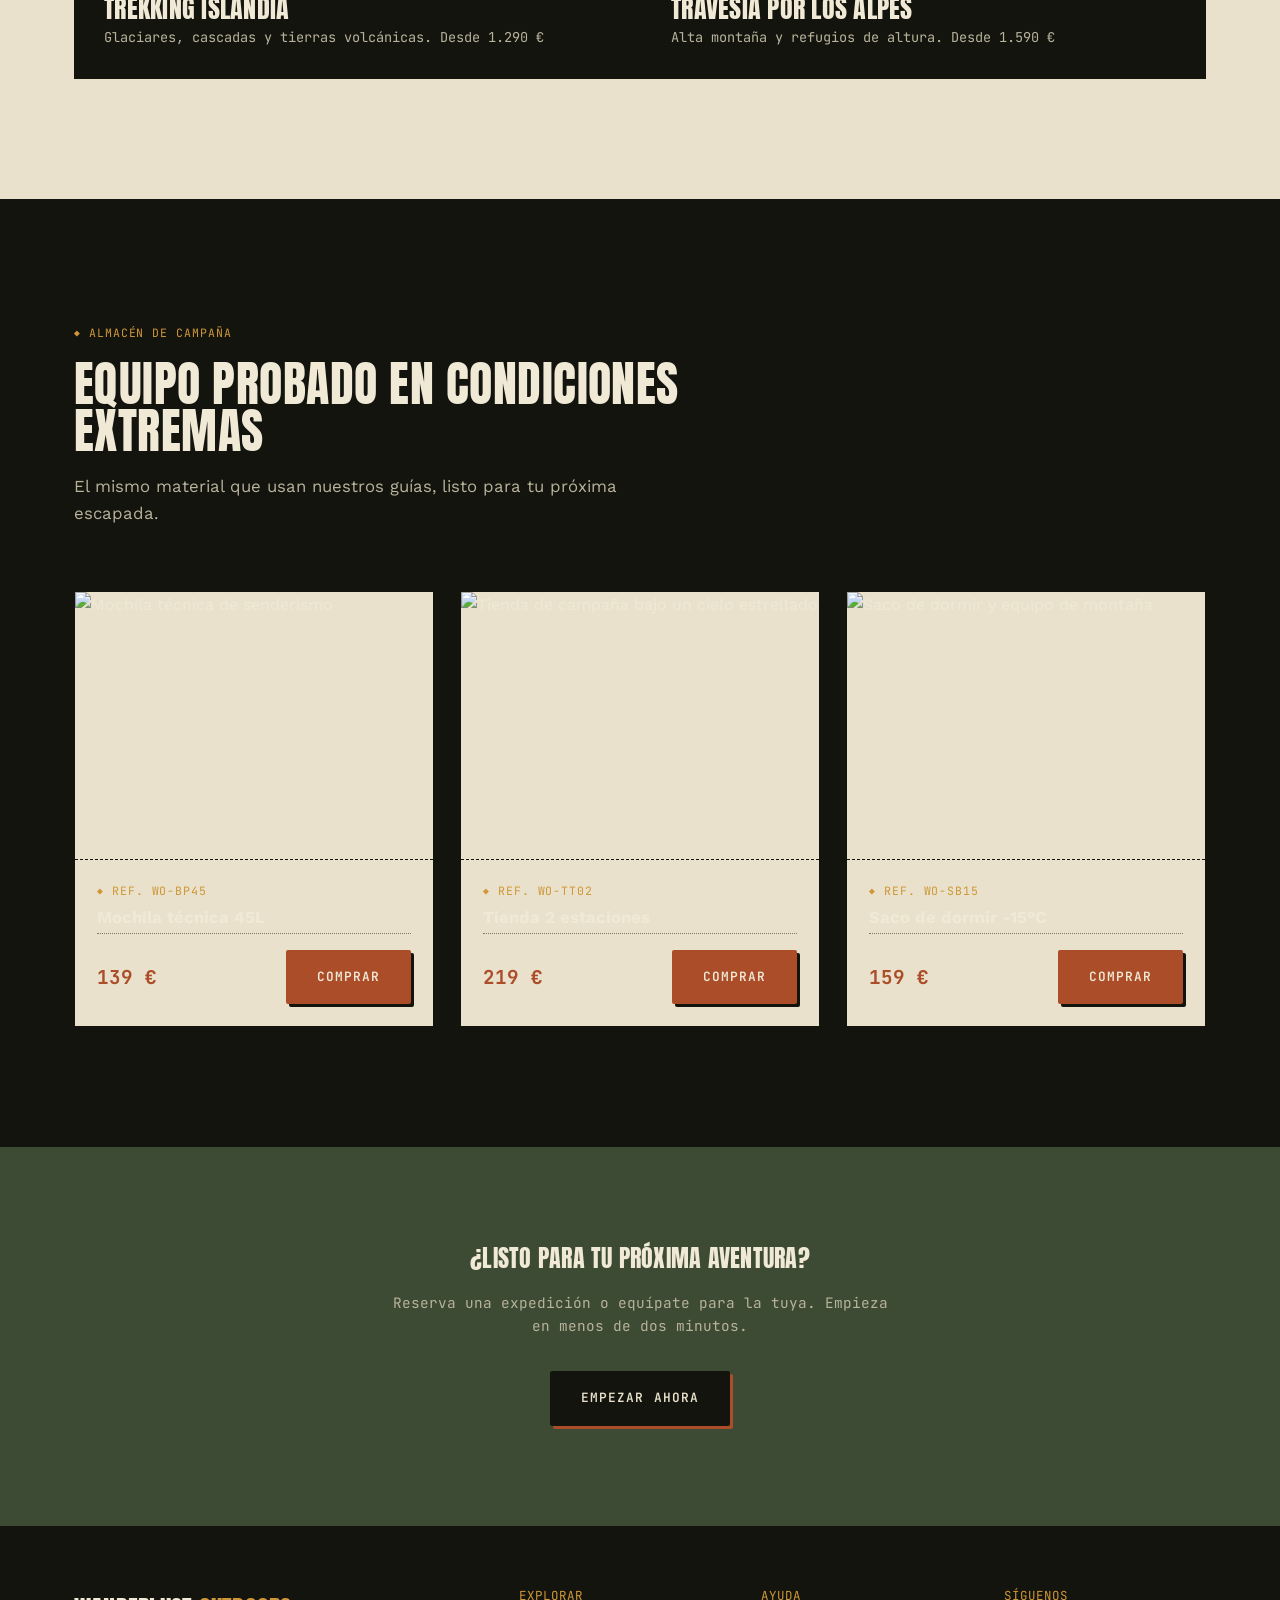
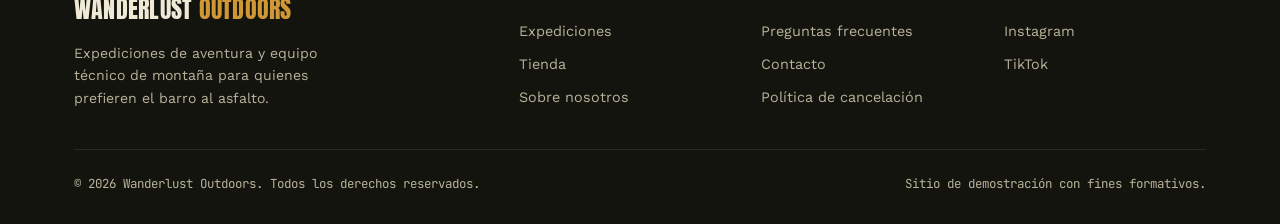
==== commit 0d3e9021: "index.html" ====
--- a/index.html
+++ b/index.html
@@ -114,9 +114,13 @@
     <h1>Preferimos el barro al asfalto, y las cumbres a las salas de espera.</h1>
     <p>Diseñamos y guiamos expediciones de aventura en grupo por los rincones más salvajes del planeta —desde trekkings por Islandia hasta travesías en los Alpes— y equipamos tu viaje con material probado en condiciones extremas.</p>
     <div class="hero-actions">
-      <a href="registro.html" class="btn btn-primario">Reserva tu expedición</a>
-      <a href="#tienda" class="btn btn-secundario">Ver equipo técnico</a>
-    </div>
+  <div class="hero-buttons">
+    <a href="registro.html" class="btn btn-primario">Reserva tu expedición</a>
+    <a href="#tienda" class="btn btn-secundario">Ver equipo técnico</a>
+  </div>
+  <a href="#historia" class="enlace-descubre">Descubre más ↓</a>
+</div>
+
   </div>
   <div class="permiso-flotante">
     <span class="coord">Permiso Nº 0426</span>
@@ -127,7 +131,6 @@
       <li><span>Fundada</span><strong>2014</strong></li>
     </ul>
   </div>
-  <div class="scroll-cue">Descubre más</div>
 </section>
 
 <!-- ============ BENEFICIOS ============ -->
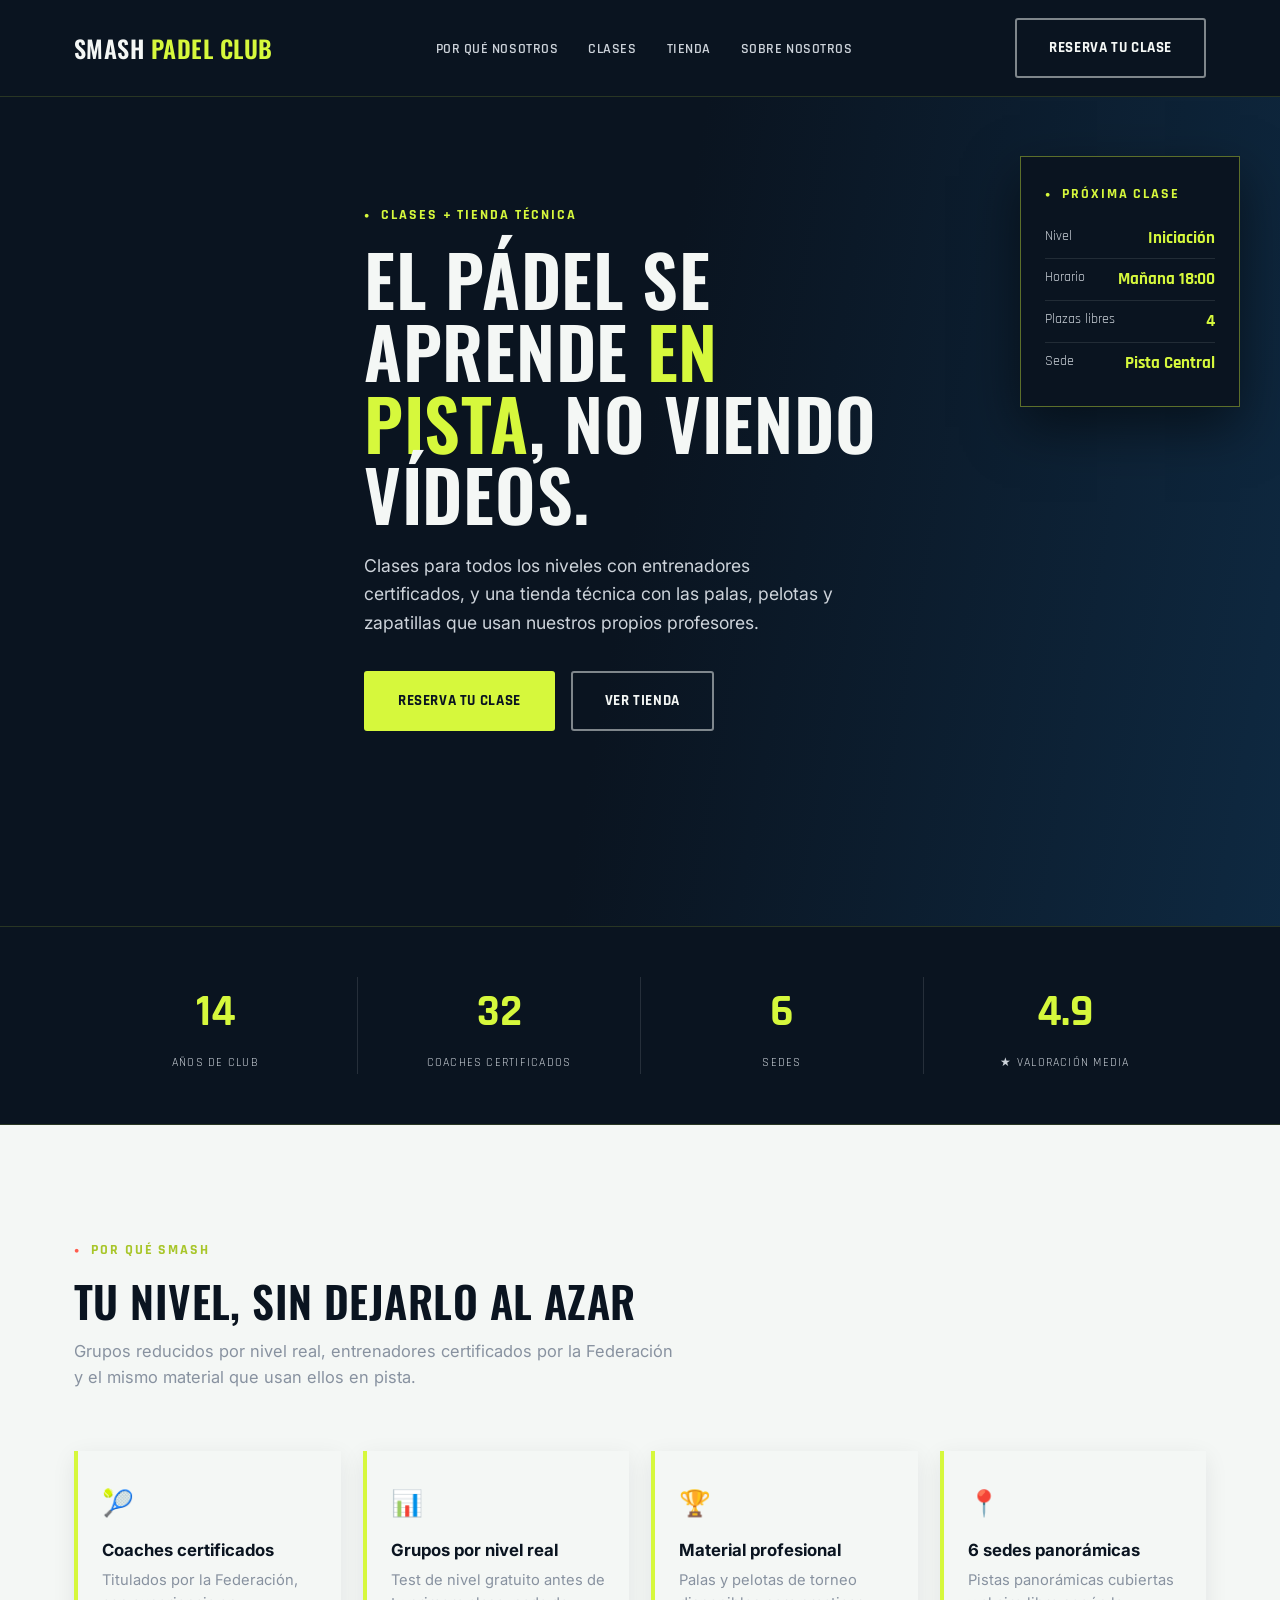
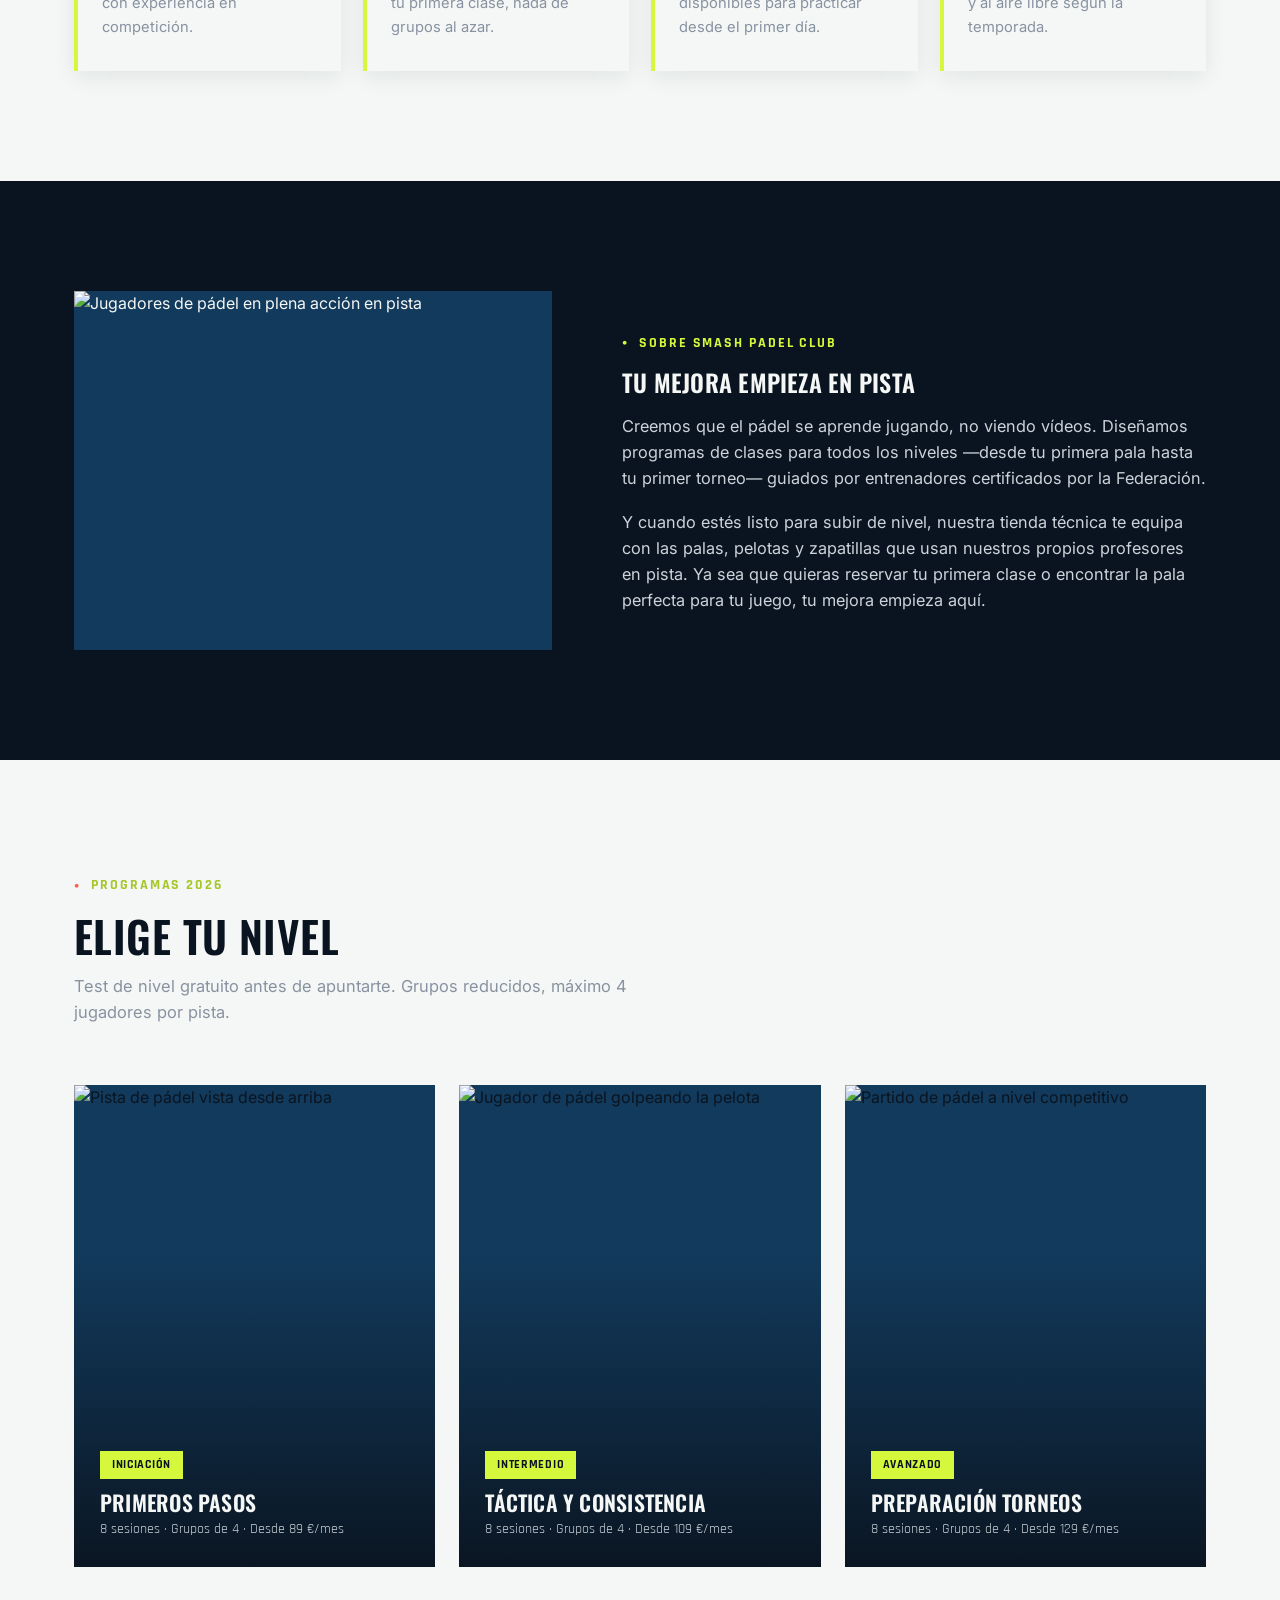
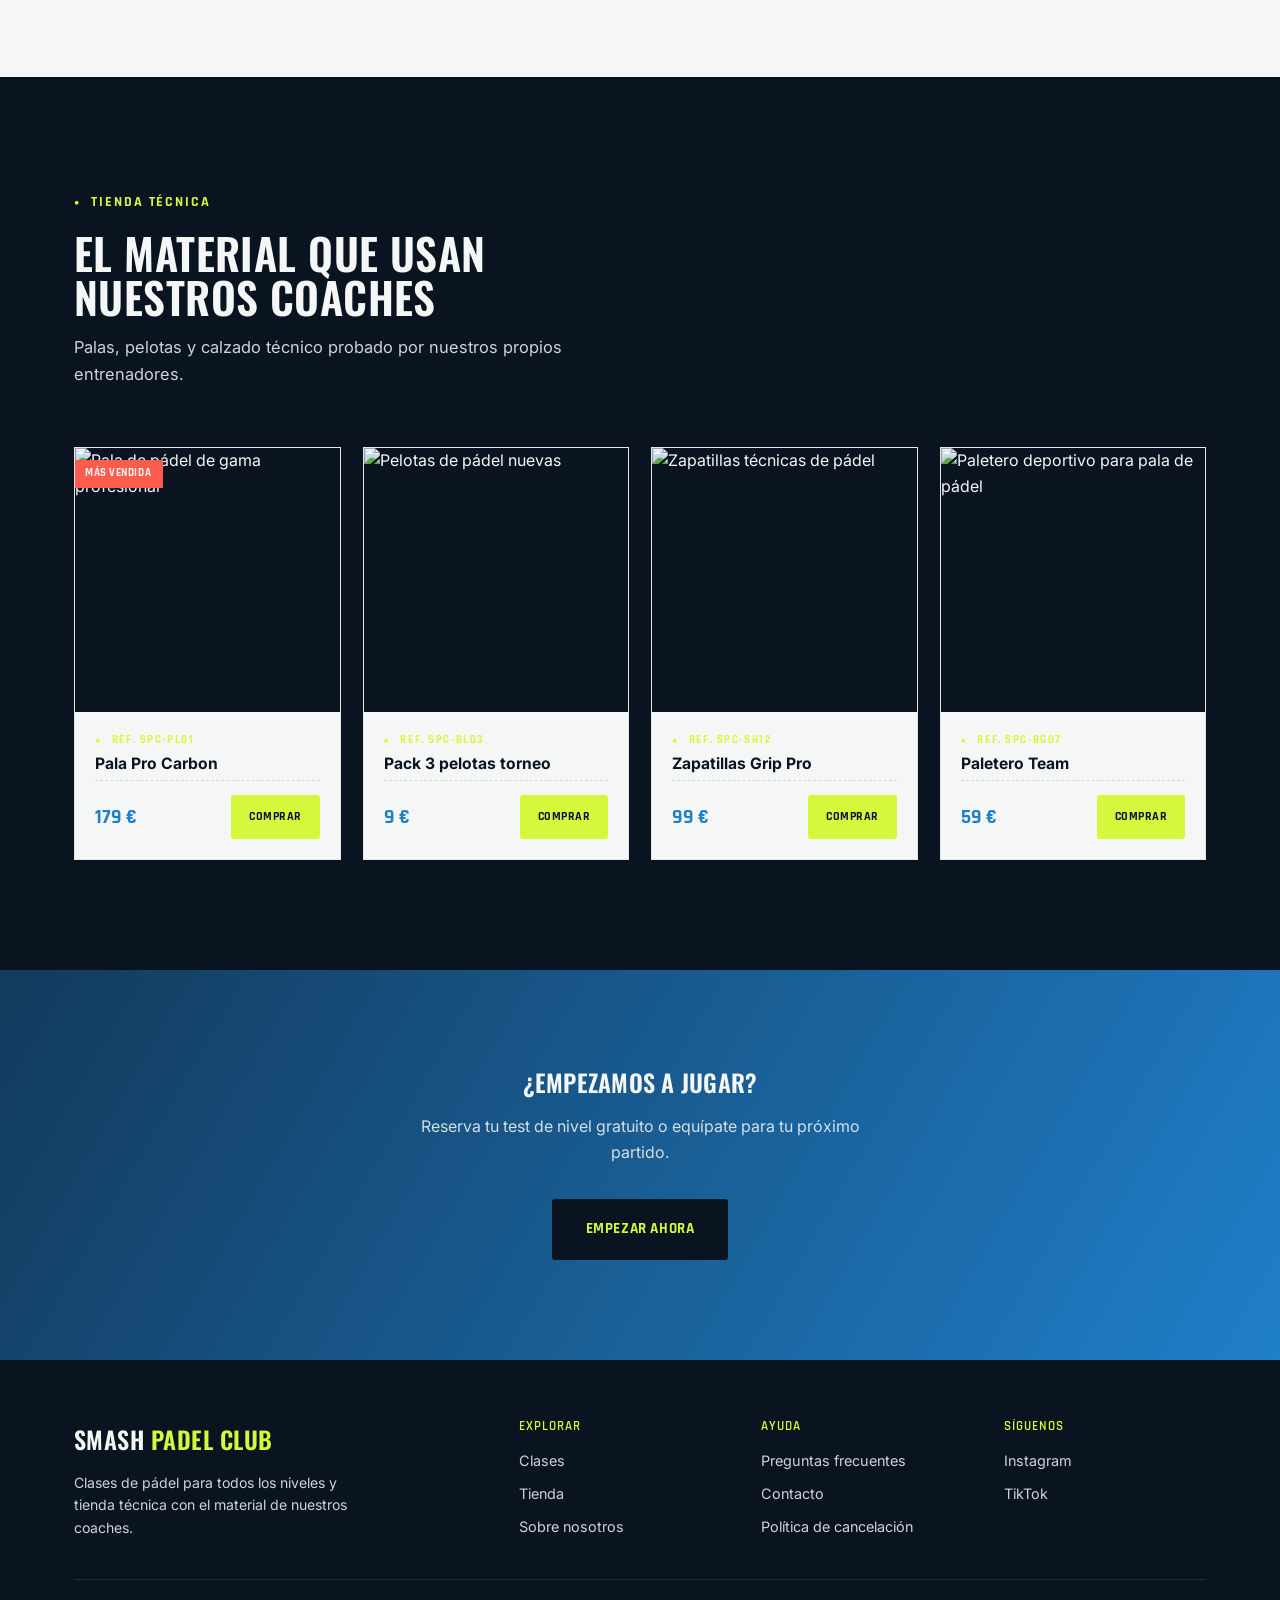
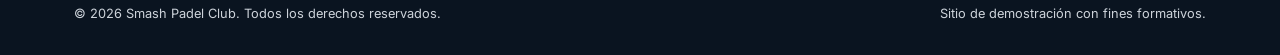
==== commit a61a6070: "Add files via upload" ====
--- a/index.html
+++ b/index.html
@@ -1,33 +1,364 @@
 <!DOCTYPE html>
 <html lang="es">
+
+   window.dataLayer = window.dataLayer || [];
+   
 <head>
+   <script>(function(w,d,s,l,i){w[l]=w[l]||[];w[l].push({'gtm.start':
+  new Date().getTime(),event:'gtm.js'});var f=d.getElementsByTagName(s)[0],
+  j=d.createElement(s),dl=l!='dataLayer'?'&l='+l:'';j.async=true;j.src=
+  'https://www.googletagmanager.com/gtm.js?id='+i+dl;f.parentNode.insertBefore(j,f);
+  })(window,document,'script','dataLayer','GTM-K66V9N3M');</script>
+  <!-- End Google Tag Manager -->
+
+   <noscript><iframe src="https://www.googletagmanager.com/ns.html?id=GTM-K66V9N3M"
+  height="0" width="0" style="display:none;visibility:hidden"></iframe></noscript>
+   
 <meta charset="UTF-8">
 <meta name="viewport" content="width=device-width, initial-scale=1.0">
-<title>Wanderlust Outdoors — Expediciones de aventura y equipo técnico de montaña</title>
-<meta name="description" content="Diseñamos y guiamos expediciones de aventura en grupo por los rincones más salvajes del planeta, y equipamos tu viaje con material técnico probado en condiciones extremas.">
-
-<!-- ======================================================================
-     GOOGLE SEARCH CONSOLE — Verificación de propiedad
-     Sustituye el contenido por el código que te da Search Console
-     (Configuración > Verificación de propiedad > Etiqueta HTML).
-     Solo hace falta en esta página (la home).
-     ====================================================================== -->
+<title>Smash Padel Club — Clases de pádel y tienda técnica</title>
+<meta name="description" content="Clases de pádel para todos los niveles con entrenadores certificados, y tienda técnica con el material que usan nuestros propios profesores en pista.">
+
 <meta name="google-site-verification" content="TU_CODIGO_DE_SEARCH_CONSOLE_AQUI" />
 
 <link rel="preconnect" href="https://fonts.googleapis.com">
 <link rel="preconnect" href="https://fonts.gstatic.com" crossorigin>
-<link href="https://fonts.googleapis.com/css2?family=Anton&family=JetBrains+Mono:wght@400;500;600;700&family=Work+Sans:wght@400;500;600;700&display=swap" rel="stylesheet">
-<link rel="stylesheet" href="style.css?v=20260803">
-
-
-<!-- ======================================================================
-     GOOGLE TAG MANAGER — Contenedor principal (HEAD)
-     Pega aquí tu snippet de GTM (empieza por <script>(function(w,d,s,l,i)...).
-     Este contenedor es el que gestionará, sin tocar más código, TODOS
-     estos tags: GA4, Google Ads, Meta Pixel, TikTok Pixel.
-     Va IGUAL en las 4 páginas: index.html, registro.html, checkout.html
-     y gracias.html.
-     ====================================================================== -->
+<link href="https://fonts.googleapis.com/css2?family=Oswald:wght@500;600;700&family=Rajdhani:wght@500;600;700&family=Inter:wght@400;500;600;700&display=swap" rel="stylesheet">
+
+<style>
+/* ==========================================================================
+   SMASH PADEL CLUB — style.css
+   Dirección: "marcador electrónico de pista nocturna".
+   Azul cancha + lima neón sobre negro-azulado. Tipografía de cartel
+   deportivo (Oswald) + marcador digital (Rajdhani) + texto (Inter).
+   Firma visual: líneas de pista (dobles, blancas) y marcador tipo LED.
+   ========================================================================== */
+
+:root {
+  --tinta: #0a1420;
+  --tinta-suave: #101d2d;
+  --azul: #123a5c;
+  --azul-vivo: #1f7fc9;
+  --lima: #d6f83c;
+  --lima-oscuro: #a8c62a;
+  --coral: #ff5c4d;
+  --blanco: #f4f7f5;
+  --gris: #8892a0;
+  --gris-claro: #cdd3da;
+
+  --fuente-titular: "Oswald", "Arial Narrow", sans-serif;
+  --fuente-score: "Rajdhani", "Arial Narrow", sans-serif;
+  --fuente-cuerpo: "Inter", -apple-system, Segoe UI, sans-serif;
+
+  --radio: 3px;
+  --transicion: 0.3s cubic-bezier(0.22, 1, 0.36, 1);
+}
+
+* { box-sizing: border-box; margin: 0; padding: 0; }
+html { scroll-behavior: smooth; }
+body { font-family: var(--fuente-cuerpo); background: var(--blanco); color: var(--tinta); line-height: 1.6; overflow-x: hidden; }
+img { max-width: 100%; display: block; }
+a { color: inherit; text-decoration: none; }
+
+h1, h2, h3, h4 {
+  font-family: var(--fuente-titular);
+  font-weight: 600;
+  text-transform: uppercase;
+  letter-spacing: 0.01em;
+  line-height: 1.02;
+  color: var(--tinta);
+}
+
+.container { width: 100%; max-width: 1180px; margin: 0 auto; padding: 0 24px; }
+
+/* ---------- Etiqueta "marcador" ---------- */
+.marcador-label {
+  font-family: var(--fuente-score);
+  font-size: 0.85rem;
+  font-weight: 700;
+  letter-spacing: 0.14em;
+  text-transform: uppercase;
+  color: var(--lima-oscuro);
+  display: inline-flex;
+  align-items: center;
+  gap: 10px;
+  margin-bottom: 16px;
+}
+.marcador-label::before { content: "●"; font-size: 0.55rem; color: var(--coral); }
+.section-oscura .marcador-label, .hero .marcador-label { color: var(--lima); }
+.section-oscura .marcador-label::before, .hero .marcador-label::before { color: var(--lima); }
+
+/* ---------- Líneas de pista (marco decorativo) ---------- */
+.lineas-pista { position: relative; }
+.lineas-pista::before {
+  content: ""; position: absolute; inset: 10px;
+  border: 1.5px solid rgba(244,247,245,0.55);
+  pointer-events: none; z-index: 2;
+}
+.lineas-pista::after {
+  content: ""; position: absolute; inset: 10px 10px 10px 50%;
+  border-left: 1.5px solid rgba(244,247,245,0.55);
+  pointer-events: none; z-index: 2;
+}
+
+/* ---------- Botones ---------- */
+.btn {
+  display: inline-flex; align-items: center; justify-content: center; gap: 10px;
+  padding: 16px 32px; border-radius: var(--radio);
+  font-family: var(--fuente-score); font-weight: 700; font-size: 0.95rem;
+  letter-spacing: 0.04em; text-transform: uppercase;
+  border: 2px solid transparent; cursor: pointer;
+  transition: transform var(--transicion), box-shadow var(--transicion), background var(--transicion);
+}
+.btn:active { transform: scale(0.97); }
+
+.btn-primario { background: var(--lima); color: var(--tinta); }
+.btn-primario:hover { background: var(--lima-oscuro); transform: translateY(-2px); box-shadow: 0 10px 24px rgba(214,248,60,0.3); }
+
+.btn-secundario { background: transparent; border-color: rgba(244,247,245,0.5); color: var(--blanco); }
+.btn-secundario:hover { background: rgba(244,247,245,0.1); border-color: var(--blanco); }
+
+.btn-oscuro { background: var(--tinta); color: var(--lima); }
+.btn-oscuro:hover { background: #000; transform: translateY(-2px); }
+
+.btn-full { width: 100%; }
+
+/* ---------- Header ---------- */
+.site-header {
+  position: fixed; top: 0; left: 0; right: 0; z-index: 100;
+  display: flex; align-items: center; justify-content: space-between;
+  padding: 18px 0; background: var(--tinta);
+  border-bottom: 1px solid rgba(214,248,60,0.15);
+}
+.site-header .container { display: flex; align-items: center; justify-content: space-between; }
+.logo {
+  font-family: var(--fuente-titular); font-size: 1.5rem; text-transform: uppercase;
+  color: var(--blanco); letter-spacing: 0.02em; font-weight: 600;
+}
+.logo span { color: var(--lima); }
+
+.nav-links { display: flex; gap: 30px; list-style: none; align-items: center; }
+.nav-links a {
+  position: relative; color: var(--gris-claro);
+  font-family: var(--fuente-score); font-size: 0.85rem; font-weight: 600;
+  letter-spacing: 0.04em; text-transform: uppercase;
+  transition: color var(--transicion);
+}
+.nav-links a::after { content: ""; position: absolute; left: 0; bottom: -4px; width: 0; height: 2px; background: var(--lima); transition: width var(--transicion); }
+.nav-links a:hover { color: var(--blanco); }
+.nav-links a:hover::after { width: 100%; }
+
+.nav-cta { display: flex; align-items: center; gap: 20px; }
+.menu-toggle { display: none; background: none; border: none; cursor: pointer; }
+.menu-toggle span { display: block; width: 24px; height: 2px; background: var(--blanco); margin: 5px 0; }
+
+/* ---------- Hero ---------- */
+.hero { position: relative; min-height: 100vh; display: flex; align-items: center; padding-top: 90px; color: var(--blanco); isolation: isolate; }
+.hero-bg {
+  position: absolute; inset: 0; background-color: var(--tinta);
+  background-image: linear-gradient(0deg, rgba(10,20,32,0.4), rgba(10,20,32,0.2)), url("https://images.unsplash.com/photo-1646651105426-e8c8ee9badde?auto=format&fit=crop&w=1800&q=80");
+  background-size: cover; background-position: center; z-index: -2;
+}
+.hero-overlay { position: absolute; inset: 0; background: linear-gradient(100deg, rgba(10,20,32,0.97) 15%, rgba(10,20,32,0.75) 50%, rgba(18,58,92,0.55) 100%); z-index: -1; }
+.hero-content { max-width: 600px; }
+.hero-content h1 { font-size: clamp(2.6rem, 5.6vw, 4.4rem); color: var(--blanco); margin-bottom: 22px; }
+.hero-content h1 em { font-style: normal; color: var(--lima); }
+.hero-content p { font-size: 1.1rem; color: var(--gris-claro); margin-bottom: 34px; max-width: 480px; }
+.hero-actions { display: flex; gap: 16px; flex-wrap: wrap; }
+
+/* Tarjeta "marcador electrónico" flotante */
+.scoreboard-flotante {
+  position: absolute; top: 130px; right: 40px; z-index: 3;
+  background: var(--tinta); border: 1px solid rgba(214,248,60,0.4);
+  padding: 22px 24px; width: 220px; box-shadow: 0 20px 50px rgba(0,0,0,0.5);
+}
+.scoreboard-flotante .marcador-label { margin-bottom: 12px; }
+.scoreboard-flotante ul { list-style: none; font-family: var(--fuente-score); font-size: 0.9rem; }
+.scoreboard-flotante li { display: flex; justify-content: space-between; padding: 7px 0; border-top: 1px solid rgba(244,247,245,0.1); color: var(--gris-claro); }
+.scoreboard-flotante li:first-child { border-top: none; }
+.scoreboard-flotante li strong { color: var(--lima); font-size: 1.05rem; }
+
+/* ---------- Banda de estadísticas (marcador) ---------- */
+.stats-banda { background: var(--tinta); padding: 50px 0; border-top: 1px solid rgba(214,248,60,0.15); border-bottom: 1px solid rgba(214,248,60,0.15); }
+.stats-grid { display: grid; grid-template-columns: repeat(4, 1fr); text-align: center; }
+.stats-grid div { border-left: 1px solid rgba(244,247,245,0.12); padding: 0 10px; }
+.stats-grid div:first-child { border-left: none; }
+.stats-grid strong { display: block; font-family: var(--fuente-score); font-size: clamp(2rem, 4vw, 2.8rem); color: var(--lima); font-weight: 700; }
+.stats-grid span { font-family: var(--fuente-score); font-size: 0.78rem; letter-spacing: 0.1em; text-transform: uppercase; color: var(--gris-claro); }
+
+/* ---------- Secciones ---------- */
+section { padding: 110px 0; position: relative; }
+.section-cabecera { max-width: 600px; margin-bottom: 60px; }
+.section-cabecera h2 { font-size: clamp(1.9rem, 3.6vw, 2.7rem); }
+.section-cabecera p { color: var(--gris); font-size: 1.03rem; margin-top: 16px; }
+
+.section-oscura { background: var(--tinta); color: var(--blanco); }
+.section-oscura h2, .section-oscura h3 { color: var(--blanco); }
+.section-oscura p { color: var(--gris-claro); }
+.section-oscura .section-cabecera p { color: var(--gris-claro); }
+
+/* ---------- Beneficios ---------- */
+.beneficios-grid { display: grid; grid-template-columns: repeat(4, 1fr); gap: 22px; }
+.beneficio-card {
+  background: var(--blanco); border-left: 4px solid var(--lima);
+  box-shadow: 0 6px 22px rgba(10,20,32,0.08);
+  padding: 32px 24px; transition: transform var(--transicion);
+}
+.beneficio-card:hover { transform: translateY(-6px); }
+.beneficio-icono { font-size: 1.6rem; margin-bottom: 18px; display: block; }
+.beneficio-card h3 { font-family: var(--fuente-cuerpo); font-weight: 700; text-transform: none; font-size: 1.05rem; margin-bottom: 10px; letter-spacing: 0; }
+.beneficio-card p { color: var(--gris); font-size: 0.92rem; }
+
+/* ---------- Sobre nosotros ---------- */
+.sobre { display: grid; grid-template-columns: 0.9fr 1.1fr; gap: 70px; align-items: center; }
+.sobre-img { position: relative; aspect-ratio: 4/3; background-color: var(--azul); overflow: hidden; }
+.sobre-img img { width: 100%; height: 100%; object-fit: cover; }
+.sobre-texto p { color: var(--gris-claro); margin-top: 18px; font-size: 1.02rem; }
+.section-oscura .sobre-texto p { color: var(--gris-claro); }
+.sobre-texto p { color: var(--gris); }
+.section-oscura .sobre-texto p { color: var(--gris-claro); }
+
+/* ---------- Clases (lead gen) ---------- */
+.clases-grid { display: grid; grid-template-columns: repeat(3, 1fr); gap: 24px; }
+.clase-card { position: relative; overflow: hidden; aspect-ratio: 3/4; cursor: pointer; background-color: var(--azul); }
+.clase-card img { width: 100%; height: 100%; object-fit: cover; transition: transform 0.6s ease; }
+.clase-card:hover img { transform: scale(1.08); }
+.clase-overlay { position: absolute; inset: 0; background: linear-gradient(180deg, transparent 35%, rgba(10,20,32,0.96) 100%); display: flex; flex-direction: column; justify-content: flex-end; padding: 26px; color: var(--blanco); }
+.nivel-badge {
+  display: inline-block; align-self: flex-start;
+  background: var(--lima); color: var(--tinta);
+  font-family: var(--fuente-score); font-size: 0.72rem; font-weight: 700;
+  text-transform: uppercase; letter-spacing: 0.06em;
+  padding: 5px 12px; margin-bottom: 12px;
+}
+.clase-overlay h3 { color: var(--blanco); font-size: 1.35rem; }
+.clase-overlay p { font-size: 0.85rem; color: var(--gris-claro); margin-top: 6px; font-family: var(--fuente-score); }
+
+/* ---------- Tienda ---------- */
+.tienda-grid { display: grid; grid-template-columns: repeat(4, 1fr); gap: 22px; }
+.producto-card { background: var(--blanco); border: 1px solid #e4e6e8; overflow: hidden; transition: transform var(--transicion), box-shadow var(--transicion); display: flex; flex-direction: column; position: relative; }
+.producto-card:hover { transform: translateY(-4px); box-shadow: 0 14px 30px rgba(10,20,32,0.12); }
+.producto-img { aspect-ratio: 1/1; overflow: hidden; background-color: var(--tinta); position: relative; }
+.producto-img img { width: 100%; height: 100%; object-fit: cover; }
+.producto-tag {
+  position: absolute; top: 12px; left: 0;
+  background: var(--coral); color: var(--blanco);
+  font-family: var(--fuente-score); font-size: 0.7rem; font-weight: 700;
+  text-transform: uppercase; letter-spacing: 0.05em;
+  padding: 5px 12px 5px 10px;
+}
+.producto-info { padding: 20px; display: flex; flex-direction: column; flex: 1; }
+.producto-info .marcador-label { margin-bottom: 6px; font-size: 0.7rem; }
+.producto-info h3 { font-family: var(--fuente-cuerpo); font-weight: 700; text-transform: none; font-size: 0.98rem; margin-bottom: 8px; letter-spacing: 0; color: var(--tinta); }
+.producto-precio { margin-top: auto; display: flex; align-items: center; justify-content: space-between; padding-top: 14px; border-top: 1px dashed #d8dade; }
+.producto-precio strong { font-family: var(--fuente-score); font-size: 1.25rem; color: var(--azul-vivo); }
+.producto-precio .btn { padding: 10px 16px; font-size: 0.75rem; }
+
+/* ---------- CTA banda final ---------- */
+.cta-banda { background: linear-gradient(120deg, var(--azul) 0%, var(--azul-vivo) 100%); color: var(--blanco); text-align: center; padding: 100px 0; position: relative; overflow: hidden; }
+.cta-banda h2 { color: var(--blanco); margin-bottom: 20px; }
+.cta-banda p { color: rgba(244,247,245,0.85); max-width: 500px; margin: 0 auto 34px; }
+
+/* ---------- Footer ---------- */
+.site-footer { background: var(--tinta); color: var(--gris-claro); padding: 60px 0 30px; }
+.footer-grid { display: grid; grid-template-columns: 2fr 1fr 1fr 1fr; gap: 40px; padding-bottom: 40px; border-bottom: 1px solid rgba(244,247,245,0.1); }
+.footer-grid h4 { font-family: var(--fuente-score); text-transform: uppercase; letter-spacing: 0.08em; color: var(--lima); font-size: 0.8rem; margin-bottom: 16px; }
+.footer-grid ul { list-style: none; display: flex; flex-direction: column; gap: 10px; font-size: 0.9rem; }
+.footer-grid a:hover { color: var(--blanco); }
+.footer-bottom { display: flex; justify-content: space-between; align-items: center; padding-top: 24px; font-size: 0.8rem; flex-wrap: wrap; gap: 12px; }
+
+/* ==========================================================================
+   PÁGINAS INTERNAS
+   ========================================================================== */
+.pagina-interna-hero { padding: 160px 0 60px; background: var(--tinta); color: var(--blanco); text-align: center; }
+.pagina-interna-hero .marcador-label { justify-content: center; }
+.pagina-interna-hero h1 { color: var(--blanco); font-size: clamp(2rem, 4.2vw, 2.8rem); }
+.pagina-interna-hero p { color: var(--gris-claro); margin-top: 12px; }
+
+.pasos-funnel { display: flex; justify-content: center; gap: 8px; margin-top: 28px; flex-wrap: wrap; }
+.paso {
+  display: flex; align-items: center; gap: 8px;
+  font-family: var(--fuente-score); font-size: 0.75rem; font-weight: 600; letter-spacing: 0.05em; text-transform: uppercase;
+  color: var(--gris-claro); padding: 8px 16px; border: 1px solid rgba(244,247,245,0.2);
+}
+.paso.activo { color: var(--tinta); background: var(--lima); border-color: var(--lima); font-weight: 700; }
+.paso.completado { color: var(--lima); border-color: rgba(214,248,60,0.4); }
+
+.form-wrap { max-width: 560px; margin: -40px auto 0; background: var(--blanco); box-shadow: 0 20px 50px rgba(10,20,32,0.25); padding: 46px; position: relative; z-index: 2; border-top: 4px solid var(--lima); }
+.form-wrap h2 { font-size: 1.5rem; margin-bottom: 8px; }
+.form-wrap > p { color: var(--gris); margin-bottom: 30px; font-size: 0.95rem; }
+
+.campo { margin-bottom: 20px; }
+.campo label { display: block; font-family: var(--fuente-score); font-size: 0.78rem; text-transform: uppercase; letter-spacing: 0.05em; font-weight: 700; margin-bottom: 8px; color: var(--tinta); }
+.campo input, .campo select {
+  width: 100%; padding: 13px 15px; border: 1.5px solid #d8dade; border-radius: var(--radio);
+  font-family: var(--fuente-cuerpo); font-size: 0.95rem; background: #f7f8f7;
+  transition: border-color var(--transicion);
+}
+.campo input:focus, .campo select:focus { outline: none; border-color: var(--azul-vivo); }
+.campo-doble { display: grid; grid-template-columns: 1fr 1fr; gap: 16px; }
+
+.checkbox-linea { display: flex; align-items: flex-start; gap: 10px; margin-bottom: 26px; }
+.checkbox-linea input { width: auto; margin-top: 4px; }
+.checkbox-linea label { font-size: 0.85rem; color: var(--gris); font-weight: 400; font-family: var(--fuente-cuerpo); text-transform: none; }
+
+.nota-segura { display: flex; align-items: center; gap: 8px; font-family: var(--fuente-score); font-size: 0.75rem; color: var(--gris); margin-top: 18px; justify-content: center; text-transform: uppercase; letter-spacing: 0.04em; }
+
+/* Checkout */
+.checkout-layout { display: grid; grid-template-columns: 1fr 380px; gap: 2px; max-width: 980px; margin: -40px auto 0; position: relative; z-index: 2; box-shadow: 0 20px 50px rgba(10,20,32,0.25); }
+.resumen-pedido { background: var(--tinta); color: var(--blanco); padding: 36px; height: fit-content; border-top: 4px solid var(--lima); }
+.resumen-pedido h3 { color: var(--blanco); font-size: 1rem; margin-bottom: 22px; font-family: var(--fuente-score); text-transform: uppercase; letter-spacing: 0.06em; }
+.resumen-item { display: flex; justify-content: space-between; gap: 12px; padding: 14px 0; border-bottom: 1px dashed rgba(244,247,245,0.15); font-size: 0.9rem; font-family: var(--fuente-score); }
+.resumen-item span:first-child { color: var(--gris-claro); }
+.resumen-total { display: flex; justify-content: space-between; align-items: center; padding-top: 20px; margin-top: 6px; font-family: var(--fuente-titular); text-transform: uppercase; }
+.resumen-total strong { font-size: 1.7rem; color: var(--lima); font-family: var(--fuente-score); }
+
+.checkout-form { background: var(--blanco); padding: 42px; border-top: 4px solid var(--azul-vivo); }
+.checkout-form h2 { font-size: 1.35rem; margin-bottom: 26px; }
+
+.tarjeta-visual { background: var(--tinta); color: var(--blanco); padding: 26px; margin-bottom: 28px; font-family: var(--fuente-score); position: relative; overflow: hidden; border-left: 4px solid var(--lima); }
+.tarjeta-numero { font-size: 1.2rem; letter-spacing: 0.12em; margin: 22px 0 16px; }
+.tarjeta-meta { display: flex; justify-content: space-between; font-size: 0.75rem; opacity: 0.75; text-transform: uppercase; letter-spacing: 0.05em; }
+
+.aviso-demo { background: #fff4e0; border-left: 4px solid var(--coral); color: #8a4a1e; padding: 13px 16px; font-size: 0.82rem; margin-bottom: 24px; display: flex; gap: 10px; align-items: flex-start; }
+
+/* Gracias */
+.gracias-box { max-width: 620px; margin: -40px auto 0; background: var(--blanco); box-shadow: 0 20px 50px rgba(10,20,32,0.25); padding: 64px 50px; text-align: center; position: relative; z-index: 2; border-top: 4px solid var(--lima); }
+.check-icono { width: 74px; height: 74px; background: var(--tinta); color: var(--lima); display: flex; align-items: center; justify-content: center; font-size: 2rem; margin: 0 auto 24px; font-family: var(--fuente-score); }
+.gracias-box h2 { font-size: 1.8rem; margin-bottom: 12px; }
+.gracias-box > p { color: var(--gris); margin-bottom: 30px; }
+.gracias-detalle { background: #f7f8f7; border: 1px dashed #d8dade; padding: 24px; text-align: left; margin-bottom: 30px; font-family: var(--fuente-score); font-size: 0.9rem; }
+.gracias-detalle div { display: flex; justify-content: space-between; padding: 7px 0; }
+.gracias-detalle div span:first-child { color: var(--gris); text-transform: uppercase; font-size: 0.75rem; letter-spacing: 0.05em; }
+
+/* ---------- Reveal on scroll ---------- */
+.reveal { opacity: 0; transform: translateY(28px); transition: opacity 0.8s ease, transform 0.8s ease; }
+.reveal.visible { opacity: 1; transform: translateY(0); }
+
+/* ---------- Responsive ---------- */
+@media (max-width: 980px) {
+  .beneficios-grid { grid-template-columns: repeat(2, 1fr); }
+  .clases-grid { grid-template-columns: 1fr; }
+  .tienda-grid { grid-template-columns: repeat(2, 1fr); }
+  .sobre { grid-template-columns: 1fr; gap: 36px; }
+  .footer-grid { grid-template-columns: repeat(2, 1fr); }
+  .checkout-layout { grid-template-columns: 1fr; }
+  .scoreboard-flotante { display: none; }
+  .stats-grid { grid-template-columns: repeat(2, 1fr); row-gap: 26px; }
+  .stats-grid div:nth-child(3) { border-left: none; }
+}
+@media (max-width: 680px) {
+  .nav-links, .nav-cta .btn-secundario { display: none; }
+  .menu-toggle { display: block; }
+  .beneficios-grid, .tienda-grid { grid-template-columns: 1fr; }
+  .footer-grid { grid-template-columns: 1fr; gap: 28px; }
+  .form-wrap, .checkout-form, .gracias-box { padding: 30px 22px; }
+  .campo-doble { grid-template-columns: 1fr; }
+  section { padding: 72px 0; }
+}
+
+</style>
+
 <!-- INICIO: Google Tag Manager -->
 <!--
 <script>(function(w,d,s,l,i){w[l]=w[l]||[];w[l].push({'gtm.start':
@@ -38,17 +369,10 @@
 -->
 <!-- FIN: Google Tag Manager -->
 
-<!-- ======================================================================
-     META PIXEL — Código base (HEAD)
-     Solo necesario si NO vas a gestionar Meta a través de GTM.
-     Si usas GTM, configura el Pixel como plantilla dentro de GTM en su
-     lugar y deja esto comentado para no duplicar el tracking.
-     ====================================================================== -->
 <!-- INICIO: Meta Pixel Code -->
 <!--
 <script>
-!function(f,b,e,v,n,t,s){...}(window,document,'script',
-'https://connect.facebook.net/en_US/fbevents.js');
+!function(f,b,e,v,n,t,s){...}(window,document,'script','https://connect.facebook.net/en_US/fbevents.js');
 fbq('init', 'TU_PIXEL_ID');
 fbq('track', 'PageView');
 </script>
@@ -57,10 +381,6 @@
 -->
 <!-- FIN: Meta Pixel Code -->
 
-<!-- ======================================================================
-     TIKTOK PIXEL — Código base (HEAD)
-     Igual que Meta: solo si NO usas GTM para gestionarlo.
-     ====================================================================== -->
 <!-- INICIO: TikTok Pixel Code -->
 <!--
 <script>
@@ -74,11 +394,6 @@
 </head>
 <body>
 
-<!-- ======================================================================
-     GOOGLE TAG MANAGER — noscript (justo después de <body>)
-     Va también en las 4 páginas, siempre inmediatamente tras la etiqueta
-     de apertura <body>.
-     ====================================================================== -->
 <!-- INICIO: Google Tag Manager (noscript) -->
 <!--
 <noscript><iframe src="https://www.googletagmanager.com/ns.html?id=GTM-XXXXXXX"
@@ -88,48 +403,53 @@
 
 <header class="site-header">
   <div class="container">
-    <a href="index.html" class="logo">Wanderlust <span>Outdoors</span></a>
+    <a href="index.html" class="logo">Smash <span>Padel Club</span></a>
     <nav>
       <ul class="nav-links">
         <li><a href="#beneficios">Por qué nosotros</a></li>
-        <li><a href="#destinos">Expediciones</a></li>
+        <li><a href="#clases">Clases</a></li>
         <li><a href="#tienda">Tienda</a></li>
         <li><a href="#sobre">Sobre nosotros</a></li>
       </ul>
     </nav>
     <div class="nav-cta">
-      <a href="registro.html" class="btn btn-secundario">Reserva tu aventura</a>
+      <a href="registro.html" class="btn btn-secundario">Reserva tu clase</a>
     </div>
     <button class="menu-toggle" aria-label="Abrir menú"><span></span><span></span><span></span></button>
   </div>
 </header>
 
-<!-- ============ HERO / PRESENTACIÓN DEL PRODUCTO ============ -->
+<!-- ============ HERO ============ -->
 <section class="hero">
   <div class="hero-bg"></div>
   <div class="hero-overlay"></div>
-  <div class="topo-textura"></div>
   <div class="container hero-content">
-    <span class="coord">64.9631° N, 19.0208° W — próxima salida: islandia</span>
-    <h1>Preferimos el barro al asfalto, y las cumbres a las salas de espera.</h1>
-    <p>Diseñamos y guiamos expediciones de aventura en grupo por los rincones más salvajes del planeta —desde trekkings por Islandia hasta travesías en los Alpes— y equipamos tu viaje con material probado en condiciones extremas.</p>
+    <span class="marcador-label">Clases + tienda técnica</span>
+    <h1>El pádel se aprende <em>en pista</em>, no viendo vídeos.</h1>
+    <p>Clases para todos los niveles con entrenadores certificados, y una tienda técnica con las palas, pelotas y zapatillas que usan nuestros propios profesores.</p>
     <div class="hero-actions">
-  <div class="hero-buttons">
-    <a href="registro.html" class="btn btn-primario">Reserva tu expedición</a>
-    <a href="#tienda" class="btn btn-secundario">Ver equipo técnico</a>
-  </div>
-  <a href="#historia" class="enlace-descubre">Descubre más ↓</a>
-</div>
-
-  </div>
-  <div class="permiso-flotante">
-    <span class="coord">Permiso Nº 0426</span>
+      <a href="registro.html" class="btn btn-primario">Reserva tu clase</a>
+      <a href="#tienda" class="btn btn-secundario">Ver tienda</a>
+    </div>
+  </div>
+  <div class="scoreboard-flotante">
+    <span class="marcador-label">Próxima clase</span>
     <ul>
-      <li><span>Guías activos</span><strong>12</strong></li>
-      <li><span>Expediciones/año</span><strong>24</strong></li>
-      <li><span>Grupo máx.</span><strong>8 pax</strong></li>
-      <li><span>Fundada</span><strong>2014</strong></li>
+      <li><span>Nivel</span><strong>Iniciación</strong></li>
+      <li><span>Horario</span><strong>Mañana 18:00</strong></li>
+      <li><span>Plazas libres</span><strong>4</strong></li>
+      <li><span>Sede</span><strong>Pista Central</strong></li>
     </ul>
+  </div>
+</section>
+
+<!-- ============ BANDA DE ESTADÍSTICAS ============ -->
+<section class="stats-banda" style="padding-top:50px; padding-bottom:50px;">
+  <div class="container stats-grid">
+    <div><strong>14</strong><span>Años de club</span></div>
+    <div><strong>32</strong><span>Coaches certificados</span></div>
+    <div><strong>6</strong><span>Sedes</span></div>
+    <div><strong>4.9</strong><span>★ Valoración media</span></div>
   </div>
 </section>
 
@@ -137,30 +457,30 @@
 <section id="beneficios">
   <div class="container">
     <div class="section-cabecera reveal">
-      <span class="coord">Ficha técnica del equipo</span>
-      <h2>Tu aventura, sin dejar nada al azar</h2>
-      <p>No te dejamos ir solo. Cada expedición y cada pieza de equipo pasan por el mismo filtro: lo que usarían nuestros propios guías.</p>
+      <span class="marcador-label">Por qué Smash</span>
+      <h2>Tu nivel, sin dejarlo al azar</h2>
+      <p>Grupos reducidos por nivel real, entrenadores certificados por la Federación y el mismo material que usan ellos en pista.</p>
     </div>
     <div class="beneficios-grid">
       <div class="beneficio-card reveal">
-        <div class="beneficio-icono">🧭</div>
-        <h3>Guías expertos</h3>
-        <p>Profesionales con años de experiencia en terreno real, no en folletos.</p>
+        <div class="beneficio-icono">🎾</div>
+        <h3>Coaches certificados</h3>
+        <p>Titulados por la Federación, con experiencia en competición.</p>
       </div>
       <div class="beneficio-card reveal">
-        <div class="beneficio-icono">🎒</div>
-        <h3>Equipo probado</h3>
-        <p>Material técnico validado en condiciones extremas por nuestros guías.</p>
+        <div class="beneficio-icono">📊</div>
+        <h3>Grupos por nivel real</h3>
+        <p>Test de nivel gratuito antes de tu primera clase, nada de grupos al azar.</p>
       </div>
       <div class="beneficio-card reveal">
-        <div class="beneficio-icono">👥</div>
-        <h3>Grupos reducidos</h3>
-        <p>Expediciones pensadas para vivirse de cerca, no en masa.</p>
+        <div class="beneficio-icono">🏆</div>
+        <h3>Material profesional</h3>
+        <p>Palas y pelotas de torneo disponibles para practicar desde el primer día.</p>
       </div>
       <div class="beneficio-card reveal">
-        <div class="beneficio-icono">🏔️</div>
-        <h3>Destinos únicos</h3>
-        <p>De Islandia a los Alpes: rutas alejadas del turismo convencional.</p>
+        <div class="beneficio-icono">📍</div>
+        <h3>6 sedes panorámicas</h3>
+        <p>Pistas panorámicas cubiertas y al aire libre según la temporada.</p>
       </div>
     </div>
   </div>
@@ -170,40 +490,48 @@
 <section id="sobre" class="section-oscura">
   <div class="container sobre">
     <div class="sobre-img reveal">
-      <img src="https://images.unsplash.com/photo-1454496522488-7a8e488e8606?auto=format&fit=crop&w=900&q=80" alt="Cordillera de montañas entre nubes al amanecer" loading="lazy">
+      <img src="https://images.unsplash.com/photo-1646649851800-48dba35edc76?auto=format&fit=crop&w=900&q=80" alt="Jugadores de pádel en plena acción en pista" loading="lazy">
     </div>
     <div class="sobre-texto reveal">
-      <span class="coord">Cuaderno de bitácora</span>
-      <h2>Tu aventura empieza aquí</h2>
-      <p>Nacimos para los que prefieren el barro al asfalto y las cumbres a las salas de espera. En Wanderlust Outdoors diseñamos y guiamos expediciones de aventura en grupo por los rincones más salvajes del planeta —desde trekkings por Islandia hasta travesías en los Alpes—.</p>
-      <p>Pero no te dejamos ir solo: en nuestra tienda técnica equipamos tu viaje con el material más resistente, probado en condiciones extremas por nuestros propios guías. Ya sea que busques reservar tu próxima expedición o el saco de dormir perfecto para tu siguiente escapada, tu aventura empieza aquí.</p>
+      <span class="marcador-label">Sobre Smash Padel Club</span>
+      <h2>Tu mejora empieza en pista</h2>
+      <p>Creemos que el pádel se aprende jugando, no viendo vídeos. Diseñamos programas de clases para todos los niveles —desde tu primera pala hasta tu primer torneo— guiados por entrenadores certificados por la Federación.</p>
+      <p>Y cuando estés listo para subir de nivel, nuestra tienda técnica te equipa con las palas, pelotas y zapatillas que usan nuestros propios profesores en pista. Ya sea que quieras reservar tu primera clase o encontrar la pala perfecta para tu juego, tu mejora empieza aquí.</p>
     </div>
   </div>
 </section>
 
-<!-- ============ DESTINOS / EXPEDICIONES (LEAD GEN) ============ -->
-<section id="destinos">
+<!-- ============ CLASES (LEAD GEN) ============ -->
+<section id="clases">
   <div class="container">
     <div class="section-cabecera reveal">
-      <span class="coord">Rutas activas 2026</span>
-      <h2>Elige tu próxima ruta</h2>
-      <p>Grupos reducidos, guías locales y logística resuelta. Tú solo tienes que aparecer con las botas puestas.</p>
-    </div>
-    <div class="destinos-grid">
-      <div class="destino-card reveal" onclick="window.location.href='registro.html?destino=islandia'">
-        <img src="https://images.unsplash.com/photo-1504829857797-ddff29c27927?auto=format&fit=crop&w=900&q=80" alt="Cascada y paisaje volcánico de Islandia" loading="lazy">
-        <div class="destino-overlay">
-          <span class="coord">10 días · dificultad media · 1.290 €</span>
-          <h3>Trekking Islandia</h3>
-          <p>Glaciares, cascadas y tierras volcánicas. Desde 1.290 €</p>
-        </div>
-      </div>
-      <div class="destino-card reveal" onclick="window.location.href='registro.html?destino=alpes'">
-        <img src="https://images.unsplash.com/photo-1531366936337-7c912a4589a7?auto=format&fit=crop&w=900&q=80" alt="Cordillera nevada de los Alpes" loading="lazy">
-        <div class="destino-overlay">
-          <span class="coord">7 días · dificultad alta · 1.590 €</span>
-          <h3>Travesía por los Alpes</h3>
-          <p>Alta montaña y refugios de altura. Desde 1.590 €</p>
+      <span class="marcador-label">Programas 2026</span>
+      <h2>Elige tu nivel</h2>
+      <p>Test de nivel gratuito antes de apuntarte. Grupos reducidos, máximo 4 jugadores por pista.</p>
+    </div>
+    <div class="clases-grid">
+      <div class="clase-card reveal" onclick="window.location.href='registro.html?interes=iniciacion'">
+        <img src="https://images.unsplash.com/photo-1646649853703-7645147474ba?auto=format&fit=crop&w=700&q=80" alt="Pista de pádel vista desde arriba" loading="lazy">
+        <div class="clase-overlay">
+          <span class="nivel-badge">Iniciación</span>
+          <h3>Primeros pasos</h3>
+          <p>8 sesiones · Grupos de 4 · Desde 89 €/mes</p>
+        </div>
+      </div>
+      <div class="clase-card reveal" onclick="window.location.href='registro.html?interes=intermedio'">
+        <img src="https://images.unsplash.com/photo-1646651105454-6c167ea6f83b?auto=format&fit=crop&w=700&q=80" alt="Jugador de pádel golpeando la pelota" loading="lazy">
+        <div class="clase-overlay">
+          <span class="nivel-badge">Intermedio</span>
+          <h3>Táctica y consistencia</h3>
+          <p>8 sesiones · Grupos de 4 · Desde 109 €/mes</p>
+        </div>
+      </div>
+      <div class="clase-card reveal" onclick="window.location.href='registro.html?interes=avanzado'">
+        <img src="https://images.unsplash.com/photo-1646649852046-b758d2d573f3?auto=format&fit=crop&w=700&q=80" alt="Partido de pádel a nivel competitivo" loading="lazy">
+        <div class="clase-overlay">
+          <span class="nivel-badge">Avanzado</span>
+          <h3>Preparación torneos</h3>
+          <p>8 sesiones · Grupos de 4 · Desde 129 €/mes</p>
         </div>
       </div>
     </div>
@@ -214,47 +542,61 @@
 <section id="tienda" class="section-oscura">
   <div class="container">
     <div class="section-cabecera reveal">
-      <span class="coord">Almacén de campaña</span>
-      <h2>Equipo probado en condiciones extremas</h2>
-      <p>El mismo material que usan nuestros guías, listo para tu próxima escapada.</p>
+      <span class="marcador-label">Tienda técnica</span>
+      <h2>El material que usan nuestros coaches</h2>
+      <p>Palas, pelotas y calzado técnico probado por nuestros propios entrenadores.</p>
     </div>
     <div class="tienda-grid">
       <div class="producto-card reveal">
         <div class="producto-img">
-          <img src="https://images.unsplash.com/photo-1516939884455-1445c8652f83?auto=format&fit=crop&w=700&q=80" alt="Mochila técnica de senderismo" loading="lazy">
+          <span class="producto-tag">Más vendida</span>
+          <img src="https://images.unsplash.com/photo-1526888935184-a82d2a4b7e67?auto=format&fit=crop&w=600&q=80" alt="Pala de pádel de gama profesional" loading="lazy">
         </div>
         <div class="producto-info">
-          <span class="coord">Ref. WO-BP45</span>
-          <h3>Mochila técnica 45L</h3>
+          <span class="marcador-label">Ref. SPC-PL01</span>
+          <h3>Pala Pro Carbon</h3>
           <div class="producto-precio">
-            <strong>139 €</strong>
-            <a class="btn btn-primario" href="registro.html?item=Mochila%20t%C3%A9cnica%2045L&valor=139&tipo=producto">Comprar</a>
+            <strong>179 €</strong>
+            <a class="btn btn-primario" href="registro.html?item=Pala%20Pro%20Carbon&valor=179&tipo=producto">Comprar</a>
           </div>
         </div>
       </div>
       <div class="producto-card reveal">
         <div class="producto-img">
-          <img src="https://images.unsplash.com/photo-1504280390367-361c6d9f38f4?auto=format&fit=crop&w=700&q=80" alt="Tienda de campaña bajo un cielo estrellado" loading="lazy">
+          <img src="https://images.unsplash.com/photo-1574379989050-bfd9e1a8a543?auto=format&fit=crop&w=600&q=80" alt="Pelotas de pádel nuevas" loading="lazy">
         </div>
         <div class="producto-info">
-          <span class="coord">Ref. WO-TT02</span>
-          <h3>Tienda 2 estaciones</h3>
+          <span class="marcador-label">Ref. SPC-BL03</span>
+          <h3>Pack 3 pelotas torneo</h3>
           <div class="producto-precio">
-            <strong>219 €</strong>
-            <a class="btn btn-primario" href="registro.html?item=Tienda%202%20estaciones&valor=219&tipo=producto">Comprar</a>
+            <strong>9 €</strong>
+            <a class="btn btn-primario" href="registro.html?item=Pack%203%20pelotas%20torneo&valor=9&tipo=producto">Comprar</a>
           </div>
         </div>
       </div>
       <div class="producto-card reveal">
         <div class="producto-img">
-          <img src="https://images.unsplash.com/photo-1517824806704-9040b037703b?auto=format&fit=crop&w=700&q=80" alt="Saco de dormir y equipo de montaña" loading="lazy">
+          <img src="https://images.unsplash.com/photo-1613870930431-a09c7139eb33?auto=format&fit=crop&w=600&q=80" alt="Zapatillas técnicas de pádel" loading="lazy">
         </div>
         <div class="producto-info">
-          <span class="coord">Ref. WO-SB15</span>
-          <h3>Saco de dormir -15°C</h3>
+          <span class="marcador-label">Ref. SPC-SH12</span>
+          <h3>Zapatillas Grip Pro</h3>
           <div class="producto-precio">
-            <strong>159 €</strong>
-            <a class="btn btn-primario" href="registro.html?item=Saco%20de%20dormir%20-15%C2%B0C&valor=159&tipo=producto">Comprar</a>
+            <strong>99 €</strong>
+            <a class="btn btn-primario" href="registro.html?item=Zapatillas%20Grip%20Pro&valor=99&tipo=producto">Comprar</a>
+          </div>
+        </div>
+      </div>
+      <div class="producto-card reveal">
+        <div class="producto-img">
+          <img src="https://images.unsplash.com/photo-1646649853517-e2f75cde1908?auto=format&fit=crop&w=600&q=80" alt="Paletero deportivo para pala de pádel" loading="lazy">
+        </div>
+        <div class="producto-info">
+          <span class="marcador-label">Ref. SPC-BG07</span>
+          <h3>Paletero Team</h3>
+          <div class="producto-precio">
+            <strong>59 €</strong>
+            <a class="btn btn-primario" href="registro.html?item=Paletero%20Team&valor=59&tipo=producto">Comprar</a>
           </div>
         </div>
       </div>
@@ -265,8 +607,8 @@
 <!-- ============ CTA FINAL ============ -->
 <section class="cta-banda">
   <div class="container">
-    <h2 class="reveal">¿Listo para tu próxima aventura?</h2>
-    <p class="reveal">Reserva una expedición o equípate para la tuya. Empieza en menos de dos minutos.</p>
+    <h2 class="reveal">¿Empezamos a jugar?</h2>
+    <p class="reveal">Reserva tu test de nivel gratuito o equípate para tu próximo partido.</p>
     <a href="registro.html" class="btn btn-oscuro reveal">Empezar ahora</a>
   </div>
 </section>
@@ -275,13 +617,13 @@
   <div class="container">
     <div class="footer-grid">
       <div>
-        <div class="logo">Wanderlust <span>Outdoors</span></div>
-        <p style="margin-top:14px; font-size:0.88rem; max-width:280px;">Expediciones de aventura y equipo técnico de montaña para quienes prefieren el barro al asfalto.</p>
+        <div class="logo">Smash <span>Padel Club</span></div>
+        <p style="margin-top:14px; font-size:0.88rem; max-width:280px; color:#cdd3da;">Clases de pádel para todos los niveles y tienda técnica con el material de nuestros coaches.</p>
       </div>
       <div>
         <h4>Explorar</h4>
         <ul>
-          <li><a href="#destinos">Expediciones</a></li>
+          <li><a href="#clases">Clases</a></li>
           <li><a href="#tienda">Tienda</a></li>
           <li><a href="#sobre">Sobre nosotros</a></li>
         </ul>
@@ -303,12 +645,192 @@
       </div>
     </div>
     <div class="footer-bottom">
-      <span>© 2026 Wanderlust Outdoors. Todos los derechos reservados.</span>
+      <span>© 2026 Smash Padel Club. Todos los derechos reservados.</span>
       <span>Sitio de demostración con fines formativos.</span>
     </div>
   </div>
 </footer>
 
-<script src="script.js?v=20260803"></script>
+<script>
+/* ==========================================================================
+   SMASH PADEL CLUB — script.js
+   Funciones de UI + disparo de eventos al dataLayer (para GTM/GA4/Ads/
+   Meta Pixel/TikTok Pixel).
+   ========================================================================== */
+
+window.dataLayer = window.dataLayer || [];
+
+document.addEventListener("DOMContentLoaded", function () {
+  const toggle = document.querySelector(".menu-toggle");
+  const nav = document.querySelector(".nav-links");
+  if (toggle && nav) {
+    toggle.addEventListener("click", function () {
+      nav.classList.toggle("abierto");
+    });
+  }
+
+  const reveals = document.querySelectorAll(".reveal");
+  if ("IntersectionObserver" in window) {
+    const observer = new IntersectionObserver(
+      (entries) => {
+        entries.forEach((entry) => {
+          if (entry.isIntersecting) {
+            entry.target.classList.add("visible");
+            observer.unobserve(entry.target);
+          }
+        });
+      },
+      { threshold: 0.05 }
+    );
+    reveals.forEach((el) => observer.observe(el));
+    setTimeout(() => reveals.forEach((el) => el.classList.add("visible")), 4000);
+  } else {
+    reveals.forEach((el) => el.classList.add("visible"));
+  }
+});
+
+/* ==========================================================================
+   FORMULARIO DE REGISTRO (registro.html) — captura de LEAD
+   ========================================================================== */
+function manejarRegistro(event) {
+  event.preventDefault();
+  const form = event.target;
+
+  const datosLead = {
+    nombre: form.nombre.value,
+    email: form.email.value,
+    telefono: form.telefono.value,
+    interes: form.interes.value,
+  };
+
+  sessionStorage.setItem("padel_lead", JSON.stringify(datosLead));
+
+  // EVENTO DE MARKETING: "generate_lead"
+  window.dataLayer.push({
+    event: "generate_lead",
+    lead_source: "formulario_registro",
+    lead_interes: datosLead.interes,
+  });
+
+  const item = sessionStorage.getItem("padel_item");
+  const valor = sessionStorage.getItem("padel_valor");
+  const tipo = sessionStorage.getItem("padel_tipo");
+
+  let destinoUrl = "checkout.html";
+  if (item) {
+    destinoUrl += "?item=" + encodeURIComponent(item) +
+      "&valor=" + encodeURIComponent(valor || "0") +
+      "&tipo=" + encodeURIComponent(tipo || "producto");
+  } else {
+    const precios = { iniciacion: 89, intermedio: 109, avanzado: 129, infantil: 69 };
+    const precio = precios[datosLead.interes] || 0;
+    destinoUrl += "?item=" + encodeURIComponent("Clases: " + (datosLead.interes || "pádel")) +
+      "&valor=" + precio + "&tipo=clase";
+  }
+
+  window.location.href = destinoUrl;
+}
+
+/* ==========================================================================
+   CHECKOUT (checkout.html) — simulación de pago
+   ========================================================================== */
+function manejarCheckout(event) {
+  event.preventDefault();
+  const form = event.target;
+
+  const params = new URLSearchParams(window.location.search);
+  const tipo = params.get("tipo") || "producto";
+  const valor = params.get("valor") || "0";
+  const item = params.get("item") || "Pedido Smash Padel Club";
+
+  window.dataLayer.push({
+    event: "add_payment_info",
+    ecommerce: {
+      currency: "EUR",
+      value: parseFloat(valor),
+      items: [{ item_name: item }],
+    },
+  });
+
+  const boton = form.querySelector("button[type='submit']");
+  boton.disabled = true;
+  boton.textContent = "Procesando pago…";
+
+  setTimeout(function () {
+    window.location.href =
+      "gracias.html?tipo=" + encodeURIComponent(tipo) +
+      "&valor=" + encodeURIComponent(valor) +
+      "&item=" + encodeURIComponent(item);
+  }, 1200);
+}
+
+/* ==========================================================================
+   PÁGINA DE GRACIAS (gracias.html) — dispara la conversión "purchase"
+   ========================================================================== */
+function inicializarGracias() {
+  const params = new URLSearchParams(window.location.search);
+  const tipo = params.get("tipo") || "producto";
+  const valor = parseFloat(params.get("valor") || "0");
+  const item = params.get("item") || "Pedido Smash Padel Club";
+  const idTransaccion = "SPC-" + Date.now();
+
+  let lead = {};
+  try {
+    lead = JSON.parse(sessionStorage.getItem("padel_lead") || "{}");
+  } catch (e) {
+    lead = {};
+  }
+
+  const elNombre = document.getElementById("gracias-nombre");
+  const elItem = document.getElementById("gracias-item");
+  const elValor = document.getElementById("gracias-valor");
+  const elId = document.getElementById("gracias-id");
+  if (elNombre) elNombre.textContent = lead.nombre || "jugador/a";
+  if (elItem) elItem.textContent = item;
+  if (elValor) elValor.textContent = valor.toFixed(2) + " €";
+  if (elId) elId.textContent = idTransaccion;
+
+  // EVENTO DE MARKETING PRINCIPAL: "purchase"
+  window.dataLayer.push({
+    event: "purchase",
+    ecommerce: {
+      transaction_id: idTransaccion,
+      currency: "EUR",
+      value: valor,
+      items: [{ item_name: item, item_category: tipo }],
+    },
+  });
+}
+
+</script>
+
+   <script>
+    window.dataLayer = window.dataLayer || [];
+
+    document.addEventListener('DOMContentLoaded', function() {
+      var buyButtons = document.querySelectorAll('a[href*="tipo=producto"]');
+      
+      buyButtons.forEach(function(button) {
+        button.addEventListener('click', function() {
+          var urlParams = new URLSearchParams(button.getAttribute('href').split('?')[1]);
+          var itemName = urlParams.get('item');
+          var itemPrice = parseFloat(urlParams.get('valor')) || 0;
+
+          window.dataLayer.push({
+            'event': 'add_to_cart',
+            'ecommerce': {
+              'currency': 'EUR',
+              'value': itemPrice,
+              'items': [{
+                'item_name': itemName,
+                'price': itemPrice,
+                'quantity': 1
+              }]
+            }
+          });
+        });
+      });
+    
+  </script>
 </body>
 </html>
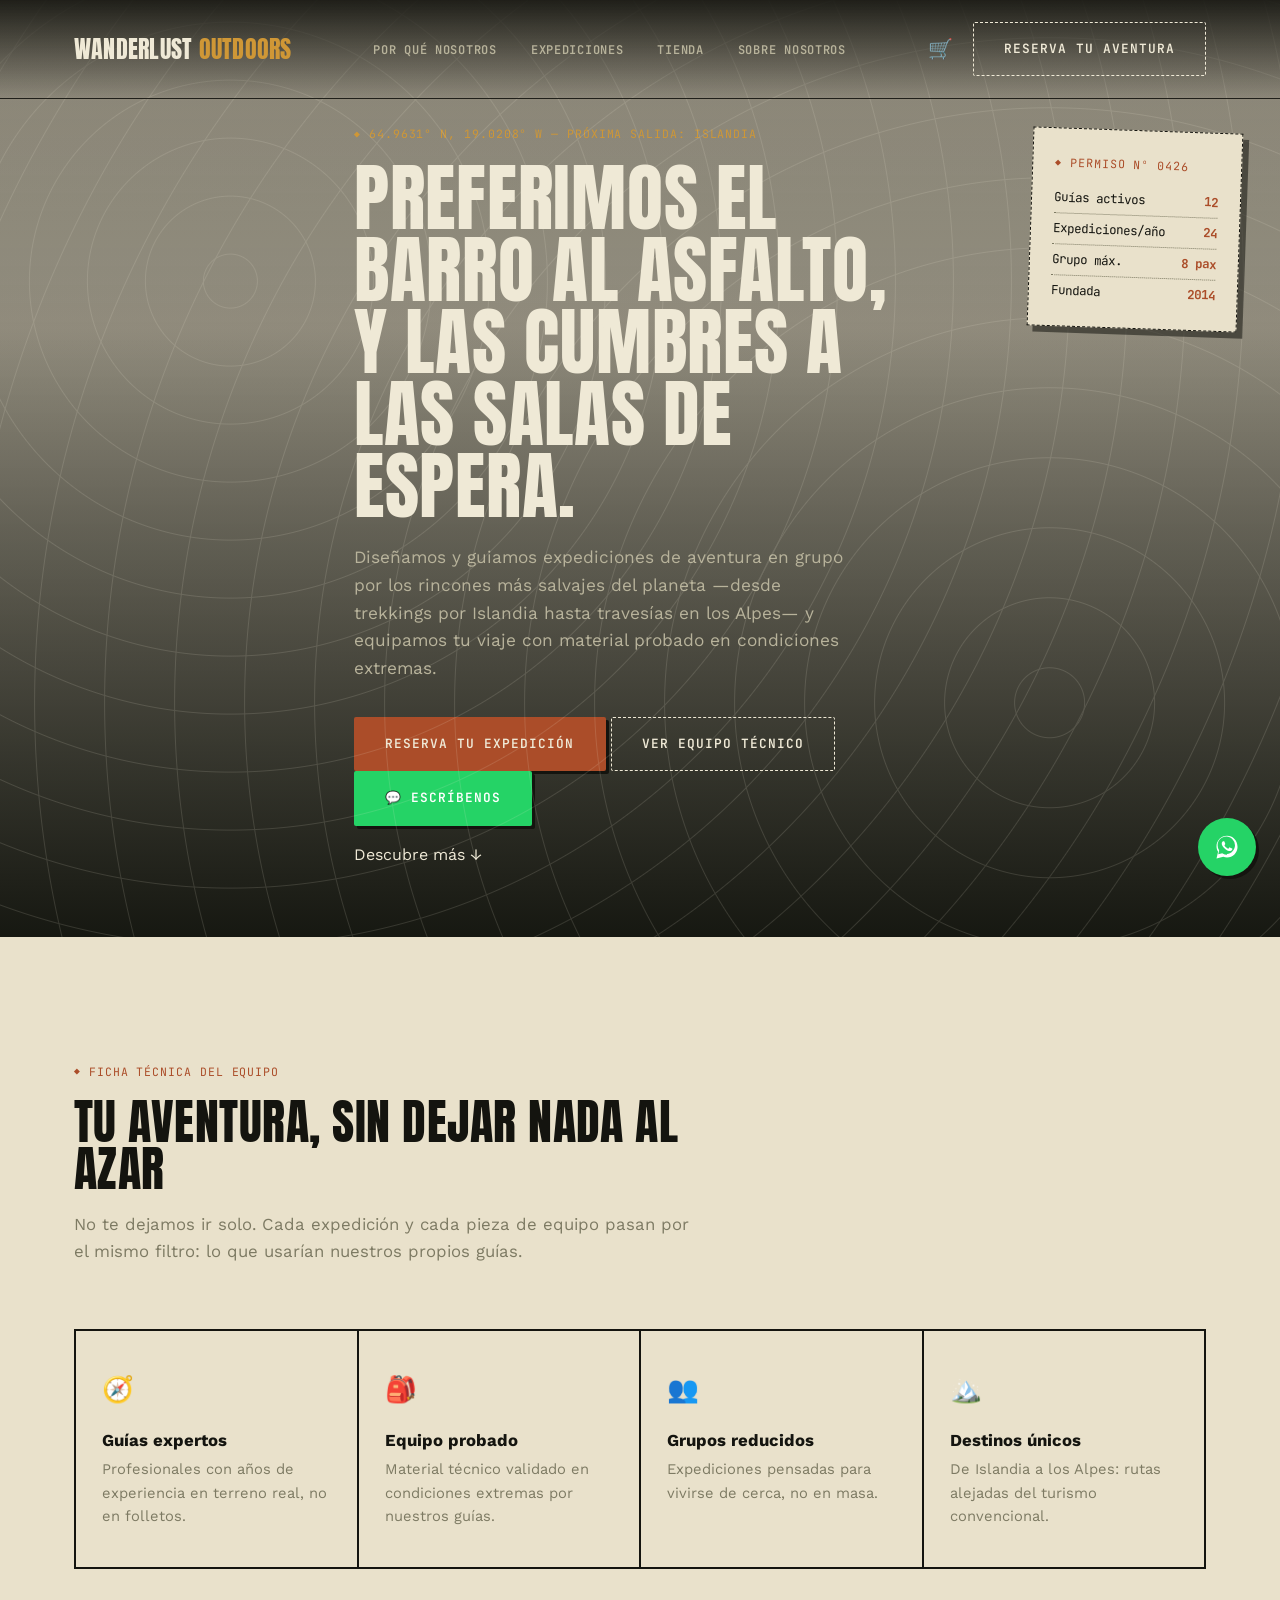
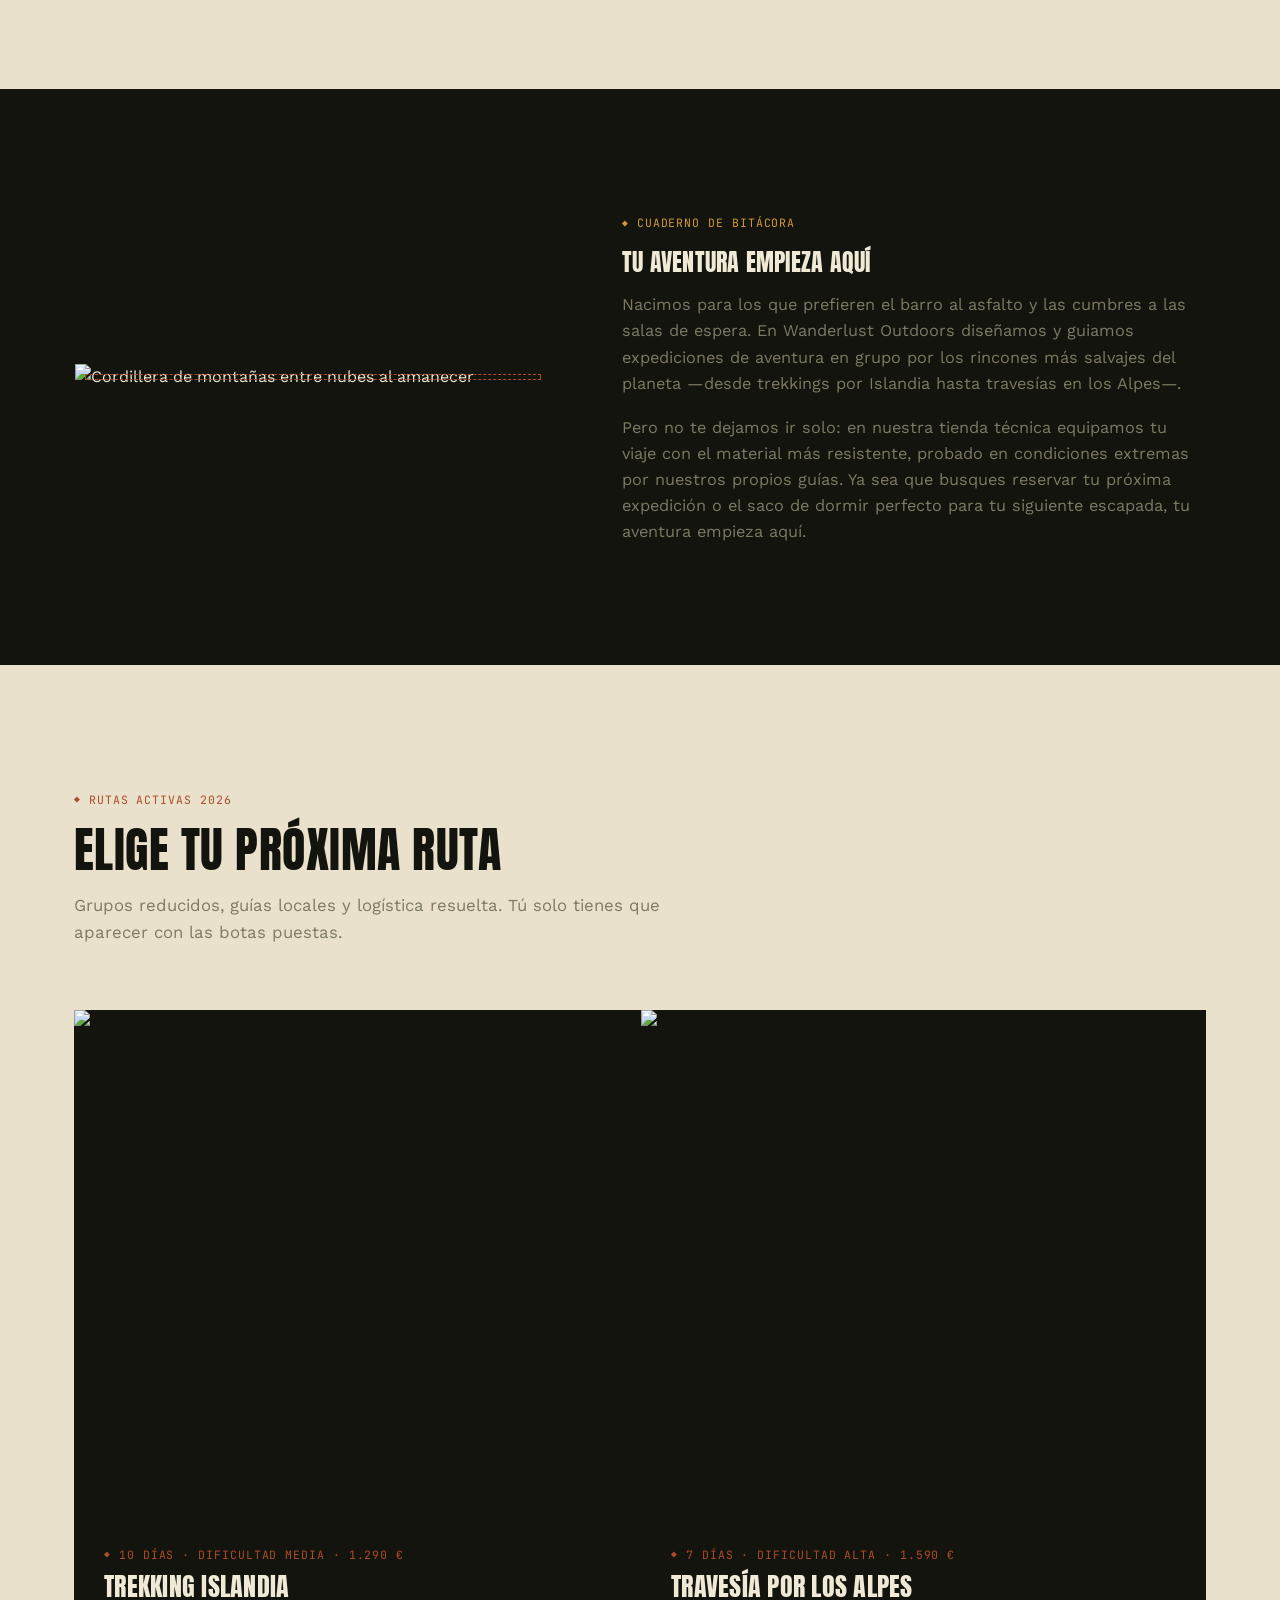
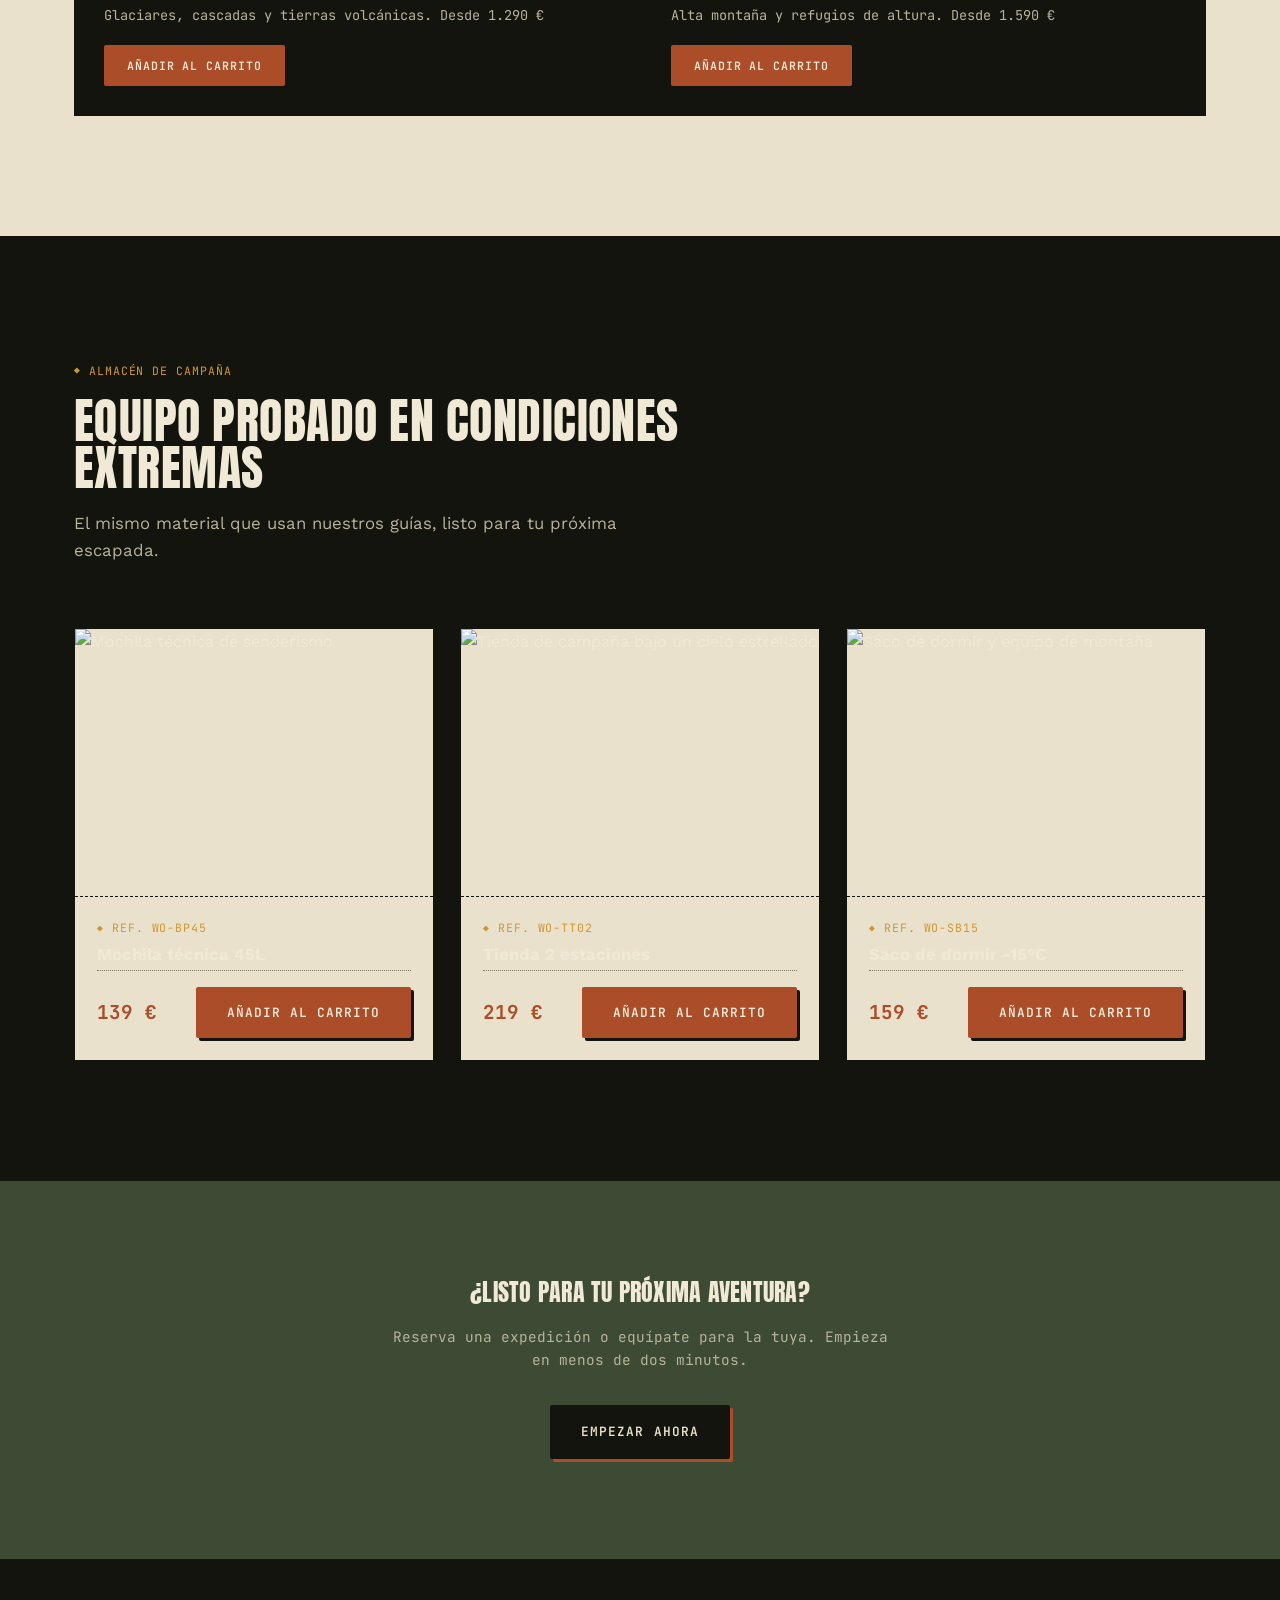
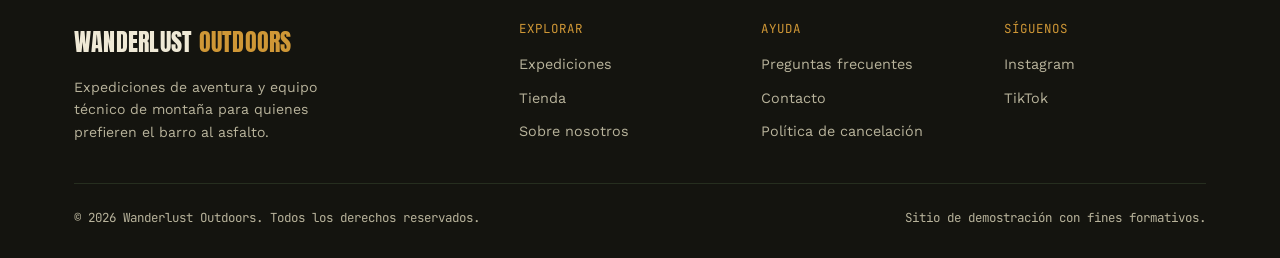
==== commit 6000c835: "Add files via upload" ====
--- a/index.html
+++ b/index.html
@@ -1,378 +1,44 @@
 <!DOCTYPE html>
 <html lang="es">
-
-   window.dataLayer = window.dataLayer || [];
-   
 <head>
-   <script>(function(w,d,s,l,i){w[l]=w[l]||[];w[l].push({'gtm.start':
-  new Date().getTime(),event:'gtm.js'});var f=d.getElementsByTagName(s)[0],
-  j=d.createElement(s),dl=l!='dataLayer'?'&l='+l:'';j.async=true;j.src=
-  'https://www.googletagmanager.com/gtm.js?id='+i+dl;f.parentNode.insertBefore(j,f);
-  })(window,document,'script','dataLayer','GTM-K66V9N3M');</script>
-  <!-- End Google Tag Manager -->
-
-   <noscript><iframe src="https://www.googletagmanager.com/ns.html?id=GTM-K66V9N3M"
-  height="0" width="0" style="display:none;visibility:hidden"></iframe></noscript>
-   
 <meta charset="UTF-8">
 <meta name="viewport" content="width=device-width, initial-scale=1.0">
-<title>Smash Padel Club — Clases de pádel y tienda técnica</title>
-<meta name="description" content="Clases de pádel para todos los niveles con entrenadores certificados, y tienda técnica con el material que usan nuestros propios profesores en pista.">
-
+<title>Wanderlust Outdoors — Expediciones de aventura y equipo técnico de montaña</title>
+<meta name="description" content="Diseñamos y guiamos expediciones de aventura en grupo por los rincones más salvajes del planeta, y equipamos tu viaje con material técnico probado en condiciones extremas.">
+
+<!-- ======================================================================
+     GOOGLE SEARCH CONSOLE — Verificación de propiedad
+     Sustituye el contenido por el código que te da Search Console
+     (Configuración > Verificación de propiedad > Etiqueta HTML).
+     Solo hace falta en esta página (la home).
+     ====================================================================== -->
 <meta name="google-site-verification" content="TU_CODIGO_DE_SEARCH_CONSOLE_AQUI" />
 
 <link rel="preconnect" href="https://fonts.googleapis.com">
 <link rel="preconnect" href="https://fonts.gstatic.com" crossorigin>
-<link href="https://fonts.googleapis.com/css2?family=Oswald:wght@500;600;700&family=Rajdhani:wght@500;600;700&family=Inter:wght@400;500;600;700&display=swap" rel="stylesheet">
-
-<style>
-/* ==========================================================================
-   SMASH PADEL CLUB — style.css
-   Dirección: "marcador electrónico de pista nocturna".
-   Azul cancha + lima neón sobre negro-azulado. Tipografía de cartel
-   deportivo (Oswald) + marcador digital (Rajdhani) + texto (Inter).
-   Firma visual: líneas de pista (dobles, blancas) y marcador tipo LED.
-   ========================================================================== */
-
-:root {
-  --tinta: #0a1420;
-  --tinta-suave: #101d2d;
-  --azul: #123a5c;
-  --azul-vivo: #1f7fc9;
-  --lima: #d6f83c;
-  --lima-oscuro: #a8c62a;
-  --coral: #ff5c4d;
-  --blanco: #f4f7f5;
-  --gris: #8892a0;
-  --gris-claro: #cdd3da;
-
-  --fuente-titular: "Oswald", "Arial Narrow", sans-serif;
-  --fuente-score: "Rajdhani", "Arial Narrow", sans-serif;
-  --fuente-cuerpo: "Inter", -apple-system, Segoe UI, sans-serif;
-
-  --radio: 3px;
-  --transicion: 0.3s cubic-bezier(0.22, 1, 0.36, 1);
-}
-
-* { box-sizing: border-box; margin: 0; padding: 0; }
-html { scroll-behavior: smooth; }
-body { font-family: var(--fuente-cuerpo); background: var(--blanco); color: var(--tinta); line-height: 1.6; overflow-x: hidden; }
-img { max-width: 100%; display: block; }
-a { color: inherit; text-decoration: none; }
-
-h1, h2, h3, h4 {
-  font-family: var(--fuente-titular);
-  font-weight: 600;
-  text-transform: uppercase;
-  letter-spacing: 0.01em;
-  line-height: 1.02;
-  color: var(--tinta);
-}
-
-.container { width: 100%; max-width: 1180px; margin: 0 auto; padding: 0 24px; }
-
-/* ---------- Etiqueta "marcador" ---------- */
-.marcador-label {
-  font-family: var(--fuente-score);
-  font-size: 0.85rem;
-  font-weight: 700;
-  letter-spacing: 0.14em;
-  text-transform: uppercase;
-  color: var(--lima-oscuro);
-  display: inline-flex;
-  align-items: center;
-  gap: 10px;
-  margin-bottom: 16px;
-}
-.marcador-label::before { content: "●"; font-size: 0.55rem; color: var(--coral); }
-.section-oscura .marcador-label, .hero .marcador-label { color: var(--lima); }
-.section-oscura .marcador-label::before, .hero .marcador-label::before { color: var(--lima); }
-
-/* ---------- Líneas de pista (marco decorativo) ---------- */
-.lineas-pista { position: relative; }
-.lineas-pista::before {
-  content: ""; position: absolute; inset: 10px;
-  border: 1.5px solid rgba(244,247,245,0.55);
-  pointer-events: none; z-index: 2;
-}
-.lineas-pista::after {
-  content: ""; position: absolute; inset: 10px 10px 10px 50%;
-  border-left: 1.5px solid rgba(244,247,245,0.55);
-  pointer-events: none; z-index: 2;
-}
-
-/* ---------- Botones ---------- */
-.btn {
-  display: inline-flex; align-items: center; justify-content: center; gap: 10px;
-  padding: 16px 32px; border-radius: var(--radio);
-  font-family: var(--fuente-score); font-weight: 700; font-size: 0.95rem;
-  letter-spacing: 0.04em; text-transform: uppercase;
-  border: 2px solid transparent; cursor: pointer;
-  transition: transform var(--transicion), box-shadow var(--transicion), background var(--transicion);
-}
-.btn:active { transform: scale(0.97); }
-
-.btn-primario { background: var(--lima); color: var(--tinta); }
-.btn-primario:hover { background: var(--lima-oscuro); transform: translateY(-2px); box-shadow: 0 10px 24px rgba(214,248,60,0.3); }
-
-.btn-secundario { background: transparent; border-color: rgba(244,247,245,0.5); color: var(--blanco); }
-.btn-secundario:hover { background: rgba(244,247,245,0.1); border-color: var(--blanco); }
-
-.btn-oscuro { background: var(--tinta); color: var(--lima); }
-.btn-oscuro:hover { background: #000; transform: translateY(-2px); }
-
-.btn-full { width: 100%; }
-
-/* ---------- Header ---------- */
-.site-header {
-  position: fixed; top: 0; left: 0; right: 0; z-index: 100;
-  display: flex; align-items: center; justify-content: space-between;
-  padding: 18px 0; background: var(--tinta);
-  border-bottom: 1px solid rgba(214,248,60,0.15);
-}
-.site-header .container { display: flex; align-items: center; justify-content: space-between; }
-.logo {
-  font-family: var(--fuente-titular); font-size: 1.5rem; text-transform: uppercase;
-  color: var(--blanco); letter-spacing: 0.02em; font-weight: 600;
-}
-.logo span { color: var(--lima); }
-
-.nav-links { display: flex; gap: 30px; list-style: none; align-items: center; }
-.nav-links a {
-  position: relative; color: var(--gris-claro);
-  font-family: var(--fuente-score); font-size: 0.85rem; font-weight: 600;
-  letter-spacing: 0.04em; text-transform: uppercase;
-  transition: color var(--transicion);
-}
-.nav-links a::after { content: ""; position: absolute; left: 0; bottom: -4px; width: 0; height: 2px; background: var(--lima); transition: width var(--transicion); }
-.nav-links a:hover { color: var(--blanco); }
-.nav-links a:hover::after { width: 100%; }
-
-.nav-cta { display: flex; align-items: center; gap: 20px; }
-.menu-toggle { display: none; background: none; border: none; cursor: pointer; }
-.menu-toggle span { display: block; width: 24px; height: 2px; background: var(--blanco); margin: 5px 0; }
-
-/* ---------- Hero ---------- */
-.hero { position: relative; min-height: 100vh; display: flex; align-items: center; padding-top: 90px; color: var(--blanco); isolation: isolate; }
-.hero-bg {
-  position: absolute; inset: 0; background-color: var(--tinta);
-  background-image: linear-gradient(0deg, rgba(10,20,32,0.4), rgba(10,20,32,0.2)), url("https://images.unsplash.com/photo-1646651105426-e8c8ee9badde?auto=format&fit=crop&w=1800&q=80");
-  background-size: cover; background-position: center; z-index: -2;
-}
-.hero-overlay { position: absolute; inset: 0; background: linear-gradient(100deg, rgba(10,20,32,0.97) 15%, rgba(10,20,32,0.75) 50%, rgba(18,58,92,0.55) 100%); z-index: -1; }
-.hero-content { max-width: 600px; }
-.hero-content h1 { font-size: clamp(2.6rem, 5.6vw, 4.4rem); color: var(--blanco); margin-bottom: 22px; }
-.hero-content h1 em { font-style: normal; color: var(--lima); }
-.hero-content p { font-size: 1.1rem; color: var(--gris-claro); margin-bottom: 34px; max-width: 480px; }
-.hero-actions { display: flex; gap: 16px; flex-wrap: wrap; }
-
-/* Tarjeta "marcador electrónico" flotante */
-.scoreboard-flotante {
-  position: absolute; top: 130px; right: 40px; z-index: 3;
-  background: var(--tinta); border: 1px solid rgba(214,248,60,0.4);
-  padding: 22px 24px; width: 220px; box-shadow: 0 20px 50px rgba(0,0,0,0.5);
-}
-.scoreboard-flotante .marcador-label { margin-bottom: 12px; }
-.scoreboard-flotante ul { list-style: none; font-family: var(--fuente-score); font-size: 0.9rem; }
-.scoreboard-flotante li { display: flex; justify-content: space-between; padding: 7px 0; border-top: 1px solid rgba(244,247,245,0.1); color: var(--gris-claro); }
-.scoreboard-flotante li:first-child { border-top: none; }
-.scoreboard-flotante li strong { color: var(--lima); font-size: 1.05rem; }
-
-/* ---------- Banda de estadísticas (marcador) ---------- */
-.stats-banda { background: var(--tinta); padding: 50px 0; border-top: 1px solid rgba(214,248,60,0.15); border-bottom: 1px solid rgba(214,248,60,0.15); }
-.stats-grid { display: grid; grid-template-columns: repeat(4, 1fr); text-align: center; }
-.stats-grid div { border-left: 1px solid rgba(244,247,245,0.12); padding: 0 10px; }
-.stats-grid div:first-child { border-left: none; }
-.stats-grid strong { display: block; font-family: var(--fuente-score); font-size: clamp(2rem, 4vw, 2.8rem); color: var(--lima); font-weight: 700; }
-.stats-grid span { font-family: var(--fuente-score); font-size: 0.78rem; letter-spacing: 0.1em; text-transform: uppercase; color: var(--gris-claro); }
-
-/* ---------- Secciones ---------- */
-section { padding: 110px 0; position: relative; }
-.section-cabecera { max-width: 600px; margin-bottom: 60px; }
-.section-cabecera h2 { font-size: clamp(1.9rem, 3.6vw, 2.7rem); }
-.section-cabecera p { color: var(--gris); font-size: 1.03rem; margin-top: 16px; }
-
-.section-oscura { background: var(--tinta); color: var(--blanco); }
-.section-oscura h2, .section-oscura h3 { color: var(--blanco); }
-.section-oscura p { color: var(--gris-claro); }
-.section-oscura .section-cabecera p { color: var(--gris-claro); }
-
-/* ---------- Beneficios ---------- */
-.beneficios-grid { display: grid; grid-template-columns: repeat(4, 1fr); gap: 22px; }
-.beneficio-card {
-  background: var(--blanco); border-left: 4px solid var(--lima);
-  box-shadow: 0 6px 22px rgba(10,20,32,0.08);
-  padding: 32px 24px; transition: transform var(--transicion);
-}
-.beneficio-card:hover { transform: translateY(-6px); }
-.beneficio-icono { font-size: 1.6rem; margin-bottom: 18px; display: block; }
-.beneficio-card h3 { font-family: var(--fuente-cuerpo); font-weight: 700; text-transform: none; font-size: 1.05rem; margin-bottom: 10px; letter-spacing: 0; }
-.beneficio-card p { color: var(--gris); font-size: 0.92rem; }
-
-/* ---------- Sobre nosotros ---------- */
-.sobre { display: grid; grid-template-columns: 0.9fr 1.1fr; gap: 70px; align-items: center; }
-.sobre-img { position: relative; aspect-ratio: 4/3; background-color: var(--azul); overflow: hidden; }
-.sobre-img img { width: 100%; height: 100%; object-fit: cover; }
-.sobre-texto p { color: var(--gris-claro); margin-top: 18px; font-size: 1.02rem; }
-.section-oscura .sobre-texto p { color: var(--gris-claro); }
-.sobre-texto p { color: var(--gris); }
-.section-oscura .sobre-texto p { color: var(--gris-claro); }
-
-/* ---------- Clases (lead gen) ---------- */
-.clases-grid { display: grid; grid-template-columns: repeat(3, 1fr); gap: 24px; }
-.clase-card { position: relative; overflow: hidden; aspect-ratio: 3/4; cursor: pointer; background-color: var(--azul); }
-.clase-card img { width: 100%; height: 100%; object-fit: cover; transition: transform 0.6s ease; }
-.clase-card:hover img { transform: scale(1.08); }
-.clase-overlay { position: absolute; inset: 0; background: linear-gradient(180deg, transparent 35%, rgba(10,20,32,0.96) 100%); display: flex; flex-direction: column; justify-content: flex-end; padding: 26px; color: var(--blanco); }
-.nivel-badge {
-  display: inline-block; align-self: flex-start;
-  background: var(--lima); color: var(--tinta);
-  font-family: var(--fuente-score); font-size: 0.72rem; font-weight: 700;
-  text-transform: uppercase; letter-spacing: 0.06em;
-  padding: 5px 12px; margin-bottom: 12px;
-}
-.clase-overlay h3 { color: var(--blanco); font-size: 1.35rem; }
-.clase-overlay p { font-size: 0.85rem; color: var(--gris-claro); margin-top: 6px; font-family: var(--fuente-score); }
-
-/* ---------- Tienda ---------- */
-.tienda-grid { display: grid; grid-template-columns: repeat(4, 1fr); gap: 22px; }
-.producto-card { background: var(--blanco); border: 1px solid #e4e6e8; overflow: hidden; transition: transform var(--transicion), box-shadow var(--transicion); display: flex; flex-direction: column; position: relative; }
-.producto-card:hover { transform: translateY(-4px); box-shadow: 0 14px 30px rgba(10,20,32,0.12); }
-.producto-img { aspect-ratio: 1/1; overflow: hidden; background-color: var(--tinta); position: relative; }
-.producto-img img { width: 100%; height: 100%; object-fit: cover; }
-.producto-tag {
-  position: absolute; top: 12px; left: 0;
-  background: var(--coral); color: var(--blanco);
-  font-family: var(--fuente-score); font-size: 0.7rem; font-weight: 700;
-  text-transform: uppercase; letter-spacing: 0.05em;
-  padding: 5px 12px 5px 10px;
-}
-.producto-info { padding: 20px; display: flex; flex-direction: column; flex: 1; }
-.producto-info .marcador-label { margin-bottom: 6px; font-size: 0.7rem; }
-.producto-info h3 { font-family: var(--fuente-cuerpo); font-weight: 700; text-transform: none; font-size: 0.98rem; margin-bottom: 8px; letter-spacing: 0; color: var(--tinta); }
-.producto-precio { margin-top: auto; display: flex; align-items: center; justify-content: space-between; padding-top: 14px; border-top: 1px dashed #d8dade; }
-.producto-precio strong { font-family: var(--fuente-score); font-size: 1.25rem; color: var(--azul-vivo); }
-.producto-precio .btn { padding: 10px 16px; font-size: 0.75rem; }
-
-/* ---------- CTA banda final ---------- */
-.cta-banda { background: linear-gradient(120deg, var(--azul) 0%, var(--azul-vivo) 100%); color: var(--blanco); text-align: center; padding: 100px 0; position: relative; overflow: hidden; }
-.cta-banda h2 { color: var(--blanco); margin-bottom: 20px; }
-.cta-banda p { color: rgba(244,247,245,0.85); max-width: 500px; margin: 0 auto 34px; }
-
-/* ---------- Footer ---------- */
-.site-footer { background: var(--tinta); color: var(--gris-claro); padding: 60px 0 30px; }
-.footer-grid { display: grid; grid-template-columns: 2fr 1fr 1fr 1fr; gap: 40px; padding-bottom: 40px; border-bottom: 1px solid rgba(244,247,245,0.1); }
-.footer-grid h4 { font-family: var(--fuente-score); text-transform: uppercase; letter-spacing: 0.08em; color: var(--lima); font-size: 0.8rem; margin-bottom: 16px; }
-.footer-grid ul { list-style: none; display: flex; flex-direction: column; gap: 10px; font-size: 0.9rem; }
-.footer-grid a:hover { color: var(--blanco); }
-.footer-bottom { display: flex; justify-content: space-between; align-items: center; padding-top: 24px; font-size: 0.8rem; flex-wrap: wrap; gap: 12px; }
-
-/* ==========================================================================
-   PÁGINAS INTERNAS
-   ========================================================================== */
-.pagina-interna-hero { padding: 160px 0 60px; background: var(--tinta); color: var(--blanco); text-align: center; }
-.pagina-interna-hero .marcador-label { justify-content: center; }
-.pagina-interna-hero h1 { color: var(--blanco); font-size: clamp(2rem, 4.2vw, 2.8rem); }
-.pagina-interna-hero p { color: var(--gris-claro); margin-top: 12px; }
-
-.pasos-funnel { display: flex; justify-content: center; gap: 8px; margin-top: 28px; flex-wrap: wrap; }
-.paso {
-  display: flex; align-items: center; gap: 8px;
-  font-family: var(--fuente-score); font-size: 0.75rem; font-weight: 600; letter-spacing: 0.05em; text-transform: uppercase;
-  color: var(--gris-claro); padding: 8px 16px; border: 1px solid rgba(244,247,245,0.2);
-}
-.paso.activo { color: var(--tinta); background: var(--lima); border-color: var(--lima); font-weight: 700; }
-.paso.completado { color: var(--lima); border-color: rgba(214,248,60,0.4); }
-
-.form-wrap { max-width: 560px; margin: -40px auto 0; background: var(--blanco); box-shadow: 0 20px 50px rgba(10,20,32,0.25); padding: 46px; position: relative; z-index: 2; border-top: 4px solid var(--lima); }
-.form-wrap h2 { font-size: 1.5rem; margin-bottom: 8px; }
-.form-wrap > p { color: var(--gris); margin-bottom: 30px; font-size: 0.95rem; }
-
-.campo { margin-bottom: 20px; }
-.campo label { display: block; font-family: var(--fuente-score); font-size: 0.78rem; text-transform: uppercase; letter-spacing: 0.05em; font-weight: 700; margin-bottom: 8px; color: var(--tinta); }
-.campo input, .campo select {
-  width: 100%; padding: 13px 15px; border: 1.5px solid #d8dade; border-radius: var(--radio);
-  font-family: var(--fuente-cuerpo); font-size: 0.95rem; background: #f7f8f7;
-  transition: border-color var(--transicion);
-}
-.campo input:focus, .campo select:focus { outline: none; border-color: var(--azul-vivo); }
-.campo-doble { display: grid; grid-template-columns: 1fr 1fr; gap: 16px; }
-
-.checkbox-linea { display: flex; align-items: flex-start; gap: 10px; margin-bottom: 26px; }
-.checkbox-linea input { width: auto; margin-top: 4px; }
-.checkbox-linea label { font-size: 0.85rem; color: var(--gris); font-weight: 400; font-family: var(--fuente-cuerpo); text-transform: none; }
-
-.nota-segura { display: flex; align-items: center; gap: 8px; font-family: var(--fuente-score); font-size: 0.75rem; color: var(--gris); margin-top: 18px; justify-content: center; text-transform: uppercase; letter-spacing: 0.04em; }
-
-/* Checkout */
-.checkout-layout { display: grid; grid-template-columns: 1fr 380px; gap: 2px; max-width: 980px; margin: -40px auto 0; position: relative; z-index: 2; box-shadow: 0 20px 50px rgba(10,20,32,0.25); }
-.resumen-pedido { background: var(--tinta); color: var(--blanco); padding: 36px; height: fit-content; border-top: 4px solid var(--lima); }
-.resumen-pedido h3 { color: var(--blanco); font-size: 1rem; margin-bottom: 22px; font-family: var(--fuente-score); text-transform: uppercase; letter-spacing: 0.06em; }
-.resumen-item { display: flex; justify-content: space-between; gap: 12px; padding: 14px 0; border-bottom: 1px dashed rgba(244,247,245,0.15); font-size: 0.9rem; font-family: var(--fuente-score); }
-.resumen-item span:first-child { color: var(--gris-claro); }
-.resumen-total { display: flex; justify-content: space-between; align-items: center; padding-top: 20px; margin-top: 6px; font-family: var(--fuente-titular); text-transform: uppercase; }
-.resumen-total strong { font-size: 1.7rem; color: var(--lima); font-family: var(--fuente-score); }
-
-.checkout-form { background: var(--blanco); padding: 42px; border-top: 4px solid var(--azul-vivo); }
-.checkout-form h2 { font-size: 1.35rem; margin-bottom: 26px; }
-
-.tarjeta-visual { background: var(--tinta); color: var(--blanco); padding: 26px; margin-bottom: 28px; font-family: var(--fuente-score); position: relative; overflow: hidden; border-left: 4px solid var(--lima); }
-.tarjeta-numero { font-size: 1.2rem; letter-spacing: 0.12em; margin: 22px 0 16px; }
-.tarjeta-meta { display: flex; justify-content: space-between; font-size: 0.75rem; opacity: 0.75; text-transform: uppercase; letter-spacing: 0.05em; }
-
-.aviso-demo { background: #fff4e0; border-left: 4px solid var(--coral); color: #8a4a1e; padding: 13px 16px; font-size: 0.82rem; margin-bottom: 24px; display: flex; gap: 10px; align-items: flex-start; }
-
-/* Gracias */
-.gracias-box { max-width: 620px; margin: -40px auto 0; background: var(--blanco); box-shadow: 0 20px 50px rgba(10,20,32,0.25); padding: 64px 50px; text-align: center; position: relative; z-index: 2; border-top: 4px solid var(--lima); }
-.check-icono { width: 74px; height: 74px; background: var(--tinta); color: var(--lima); display: flex; align-items: center; justify-content: center; font-size: 2rem; margin: 0 auto 24px; font-family: var(--fuente-score); }
-.gracias-box h2 { font-size: 1.8rem; margin-bottom: 12px; }
-.gracias-box > p { color: var(--gris); margin-bottom: 30px; }
-.gracias-detalle { background: #f7f8f7; border: 1px dashed #d8dade; padding: 24px; text-align: left; margin-bottom: 30px; font-family: var(--fuente-score); font-size: 0.9rem; }
-.gracias-detalle div { display: flex; justify-content: space-between; padding: 7px 0; }
-.gracias-detalle div span:first-child { color: var(--gris); text-transform: uppercase; font-size: 0.75rem; letter-spacing: 0.05em; }
-
-/* ---------- Reveal on scroll ---------- */
-.reveal { opacity: 0; transform: translateY(28px); transition: opacity 0.8s ease, transform 0.8s ease; }
-.reveal.visible { opacity: 1; transform: translateY(0); }
-
-/* ---------- Responsive ---------- */
-@media (max-width: 980px) {
-  .beneficios-grid { grid-template-columns: repeat(2, 1fr); }
-  .clases-grid { grid-template-columns: 1fr; }
-  .tienda-grid { grid-template-columns: repeat(2, 1fr); }
-  .sobre { grid-template-columns: 1fr; gap: 36px; }
-  .footer-grid { grid-template-columns: repeat(2, 1fr); }
-  .checkout-layout { grid-template-columns: 1fr; }
-  .scoreboard-flotante { display: none; }
-  .stats-grid { grid-template-columns: repeat(2, 1fr); row-gap: 26px; }
-  .stats-grid div:nth-child(3) { border-left: none; }
-}
-@media (max-width: 680px) {
-  .nav-links, .nav-cta .btn-secundario { display: none; }
-  .menu-toggle { display: block; }
-  .beneficios-grid, .tienda-grid { grid-template-columns: 1fr; }
-  .footer-grid { grid-template-columns: 1fr; gap: 28px; }
-  .form-wrap, .checkout-form, .gracias-box { padding: 30px 22px; }
-  .campo-doble { grid-template-columns: 1fr; }
-  section { padding: 72px 0; }
-}
-
-</style>
-
-<!-- INICIO: Google Tag Manager -->
-<!--
+<link href="https://fonts.googleapis.com/css2?family=Anton&family=JetBrains+Mono:wght@400;500;600;700&family=Work+Sans:wght@400;500;600;700&display=swap" rel="stylesheet">
+<link rel="stylesheet" href="style.css?v=20260803">
+
+
+<!-- Google Tag Manager -->
 <script>(function(w,d,s,l,i){w[l]=w[l]||[];w[l].push({'gtm.start':
 new Date().getTime(),event:'gtm.js'});var f=d.getElementsByTagName(s)[0],
 j=d.createElement(s),dl=l!='dataLayer'?'&l='+l:'';j.async=true;j.src=
 'https://www.googletagmanager.com/gtm.js?id='+i+dl;f.parentNode.insertBefore(j,f);
-})(window,document,'script','dataLayer','GTM-XXXXXXX');</script>
--->
-<!-- FIN: Google Tag Manager -->
-
+})(window,document,'script','dataLayer','GTM-NR5W39VM');</script>
+<!-- End Google Tag Manager -->
+
+<!-- ======================================================================
+     META PIXEL — Código base (HEAD)
+     Solo necesario si NO vas a gestionar Meta a través de GTM.
+     Si usas GTM, configura el Pixel como plantilla dentro de GTM en su
+     lugar y deja esto comentado para no duplicar el tracking.
+     ====================================================================== -->
 <!-- INICIO: Meta Pixel Code -->
 <!--
 <script>
-!function(f,b,e,v,n,t,s){...}(window,document,'script','https://connect.facebook.net/en_US/fbevents.js');
+!function(f,b,e,v,n,t,s){...}(window,document,'script',
+'https://connect.facebook.net/en_US/fbevents.js');
 fbq('init', 'TU_PIXEL_ID');
 fbq('track', 'PageView');
 </script>
@@ -381,6 +47,10 @@
 -->
 <!-- FIN: Meta Pixel Code -->
 
+<!-- ======================================================================
+     TIKTOK PIXEL — Código base (HEAD)
+     Igual que Meta: solo si NO usas GTM para gestionarlo.
+     ====================================================================== -->
 <!-- INICIO: TikTok Pixel Code -->
 <!--
 <script>
@@ -394,62 +64,56 @@
 </head>
 <body>
 
-<!-- INICIO: Google Tag Manager (noscript) -->
-<!--
-<noscript><iframe src="https://www.googletagmanager.com/ns.html?id=GTM-XXXXXXX"
+<!-- Google Tag Manager (noscript) -->
+<noscript><iframe src="https://www.googletagmanager.com/ns.html?id=GTM-K66V9N3M"
 height="0" width="0" style="display:none;visibility:hidden"></iframe></noscript>
--->
-<!-- FIN: Google Tag Manager (noscript) -->
+<!-- End Google Tag Manager (noscript) -->
 
 <header class="site-header">
   <div class="container">
-    <a href="index.html" class="logo">Smash <span>Padel Club</span></a>
+    <a href="index.html" class="logo">Wanderlust <span>Outdoors</span></a>
     <nav>
       <ul class="nav-links">
         <li><a href="#beneficios">Por qué nosotros</a></li>
-        <li><a href="#clases">Clases</a></li>
+        <li><a href="#destinos">Expediciones</a></li>
         <li><a href="#tienda">Tienda</a></li>
         <li><a href="#sobre">Sobre nosotros</a></li>
       </ul>
     </nav>
     <div class="nav-cta">
-      <a href="registro.html" class="btn btn-secundario">Reserva tu clase</a>
+      <a href="registro.html" class="btn btn-secundario">Reserva tu aventura</a>
     </div>
     <button class="menu-toggle" aria-label="Abrir menú"><span></span><span></span><span></span></button>
   </div>
 </header>
 
-<!-- ============ HERO ============ -->
+<!-- ============ HERO / PRESENTACIÓN DEL PRODUCTO ============ -->
 <section class="hero">
   <div class="hero-bg"></div>
   <div class="hero-overlay"></div>
+  <div class="topo-textura"></div>
   <div class="container hero-content">
-    <span class="marcador-label">Clases + tienda técnica</span>
-    <h1>El pádel se aprende <em>en pista</em>, no viendo vídeos.</h1>
-    <p>Clases para todos los niveles con entrenadores certificados, y una tienda técnica con las palas, pelotas y zapatillas que usan nuestros propios profesores.</p>
+    <span class="coord">64.9631° N, 19.0208° W — próxima salida: islandia</span>
+    <h1>Preferimos el barro al asfalto, y las cumbres a las salas de espera.</h1>
+    <p>Diseñamos y guiamos expediciones de aventura en grupo por los rincones más salvajes del planeta —desde trekkings por Islandia hasta travesías en los Alpes— y equipamos tu viaje con material probado en condiciones extremas.</p>
     <div class="hero-actions">
-      <a href="registro.html" class="btn btn-primario">Reserva tu clase</a>
-      <a href="#tienda" class="btn btn-secundario">Ver tienda</a>
-    </div>
-  </div>
-  <div class="scoreboard-flotante">
-    <span class="marcador-label">Próxima clase</span>
+  <div class="hero-buttons">
+    <a href="registro.html" class="btn btn-primario">Reserva tu expedición</a>
+    <a href="#tienda" class="btn btn-secundario">Ver equipo técnico</a>
+    <a href="https://wa.me/34600000000?text=%C2%A1Hola!%20Tengo%20una%20consulta%20sobre%20Wanderlust%20Outdoors." target="_blank" rel="noopener" class="btn btn-whatsapp" onclick="trackWhatsapp('hero')">💬 Escríbenos</a>
+  </div>
+  <a href="#historia" class="enlace-descubre">Descubre más ↓</a>
+</div>
+
+  </div>
+  <div class="permiso-flotante">
+    <span class="coord">Permiso Nº 0426</span>
     <ul>
-      <li><span>Nivel</span><strong>Iniciación</strong></li>
-      <li><span>Horario</span><strong>Mañana 18:00</strong></li>
-      <li><span>Plazas libres</span><strong>4</strong></li>
-      <li><span>Sede</span><strong>Pista Central</strong></li>
+      <li><span>Guías activos</span><strong>12</strong></li>
+      <li><span>Expediciones/año</span><strong>24</strong></li>
+      <li><span>Grupo máx.</span><strong>8 pax</strong></li>
+      <li><span>Fundada</span><strong>2014</strong></li>
     </ul>
-  </div>
-</section>
-
-<!-- ============ BANDA DE ESTADÍSTICAS ============ -->
-<section class="stats-banda" style="padding-top:50px; padding-bottom:50px;">
-  <div class="container stats-grid">
-    <div><strong>14</strong><span>Años de club</span></div>
-    <div><strong>32</strong><span>Coaches certificados</span></div>
-    <div><strong>6</strong><span>Sedes</span></div>
-    <div><strong>4.9</strong><span>★ Valoración media</span></div>
   </div>
 </section>
 
@@ -457,30 +121,30 @@
 <section id="beneficios">
   <div class="container">
     <div class="section-cabecera reveal">
-      <span class="marcador-label">Por qué Smash</span>
-      <h2>Tu nivel, sin dejarlo al azar</h2>
-      <p>Grupos reducidos por nivel real, entrenadores certificados por la Federación y el mismo material que usan ellos en pista.</p>
+      <span class="coord">Ficha técnica del equipo</span>
+      <h2>Tu aventura, sin dejar nada al azar</h2>
+      <p>No te dejamos ir solo. Cada expedición y cada pieza de equipo pasan por el mismo filtro: lo que usarían nuestros propios guías.</p>
     </div>
     <div class="beneficios-grid">
       <div class="beneficio-card reveal">
-        <div class="beneficio-icono">🎾</div>
-        <h3>Coaches certificados</h3>
-        <p>Titulados por la Federación, con experiencia en competición.</p>
+        <div class="beneficio-icono">🧭</div>
+        <h3>Guías expertos</h3>
+        <p>Profesionales con años de experiencia en terreno real, no en folletos.</p>
       </div>
       <div class="beneficio-card reveal">
-        <div class="beneficio-icono">📊</div>
-        <h3>Grupos por nivel real</h3>
-        <p>Test de nivel gratuito antes de tu primera clase, nada de grupos al azar.</p>
+        <div class="beneficio-icono">🎒</div>
+        <h3>Equipo probado</h3>
+        <p>Material técnico validado en condiciones extremas por nuestros guías.</p>
       </div>
       <div class="beneficio-card reveal">
-        <div class="beneficio-icono">🏆</div>
-        <h3>Material profesional</h3>
-        <p>Palas y pelotas de torneo disponibles para practicar desde el primer día.</p>
+        <div class="beneficio-icono">👥</div>
+        <h3>Grupos reducidos</h3>
+        <p>Expediciones pensadas para vivirse de cerca, no en masa.</p>
       </div>
       <div class="beneficio-card reveal">
-        <div class="beneficio-icono">📍</div>
-        <h3>6 sedes panorámicas</h3>
-        <p>Pistas panorámicas cubiertas y al aire libre según la temporada.</p>
+        <div class="beneficio-icono">🏔️</div>
+        <h3>Destinos únicos</h3>
+        <p>De Islandia a los Alpes: rutas alejadas del turismo convencional.</p>
       </div>
     </div>
   </div>
@@ -490,48 +154,42 @@
 <section id="sobre" class="section-oscura">
   <div class="container sobre">
     <div class="sobre-img reveal">
-      <img src="https://images.unsplash.com/photo-1646649851800-48dba35edc76?auto=format&fit=crop&w=900&q=80" alt="Jugadores de pádel en plena acción en pista" loading="lazy">
+      <img src="https://images.unsplash.com/photo-1454496522488-7a8e488e8606?auto=format&fit=crop&w=900&q=80" alt="Cordillera de montañas entre nubes al amanecer" loading="lazy">
     </div>
     <div class="sobre-texto reveal">
-      <span class="marcador-label">Sobre Smash Padel Club</span>
-      <h2>Tu mejora empieza en pista</h2>
-      <p>Creemos que el pádel se aprende jugando, no viendo vídeos. Diseñamos programas de clases para todos los niveles —desde tu primera pala hasta tu primer torneo— guiados por entrenadores certificados por la Federación.</p>
-      <p>Y cuando estés listo para subir de nivel, nuestra tienda técnica te equipa con las palas, pelotas y zapatillas que usan nuestros propios profesores en pista. Ya sea que quieras reservar tu primera clase o encontrar la pala perfecta para tu juego, tu mejora empieza aquí.</p>
-    </div>
-  </div>
-</section>
-
-<!-- ============ CLASES (LEAD GEN) ============ -->
-<section id="clases">
+      <span class="coord">Cuaderno de bitácora</span>
+      <h2>Tu aventura empieza aquí</h2>
+      <p>Nacimos para los que prefieren el barro al asfalto y las cumbres a las salas de espera. En Wanderlust Outdoors diseñamos y guiamos expediciones de aventura en grupo por los rincones más salvajes del planeta —desde trekkings por Islandia hasta travesías en los Alpes—.</p>
+      <p>Pero no te dejamos ir solo: en nuestra tienda técnica equipamos tu viaje con el material más resistente, probado en condiciones extremas por nuestros propios guías. Ya sea que busques reservar tu próxima expedición o el saco de dormir perfecto para tu siguiente escapada, tu aventura empieza aquí.</p>
+    </div>
+  </div>
+</section>
+
+<!-- ============ DESTINOS / EXPEDICIONES (LEAD GEN) ============ -->
+<section id="destinos">
   <div class="container">
     <div class="section-cabecera reveal">
-      <span class="marcador-label">Programas 2026</span>
-      <h2>Elige tu nivel</h2>
-      <p>Test de nivel gratuito antes de apuntarte. Grupos reducidos, máximo 4 jugadores por pista.</p>
-    </div>
-    <div class="clases-grid">
-      <div class="clase-card reveal" onclick="window.location.href='registro.html?interes=iniciacion'">
-        <img src="https://images.unsplash.com/photo-1646649853703-7645147474ba?auto=format&fit=crop&w=700&q=80" alt="Pista de pádel vista desde arriba" loading="lazy">
-        <div class="clase-overlay">
-          <span class="nivel-badge">Iniciación</span>
-          <h3>Primeros pasos</h3>
-          <p>8 sesiones · Grupos de 4 · Desde 89 €/mes</p>
-        </div>
-      </div>
-      <div class="clase-card reveal" onclick="window.location.href='registro.html?interes=intermedio'">
-        <img src="https://images.unsplash.com/photo-1646651105454-6c167ea6f83b?auto=format&fit=crop&w=700&q=80" alt="Jugador de pádel golpeando la pelota" loading="lazy">
-        <div class="clase-overlay">
-          <span class="nivel-badge">Intermedio</span>
-          <h3>Táctica y consistencia</h3>
-          <p>8 sesiones · Grupos de 4 · Desde 109 €/mes</p>
-        </div>
-      </div>
-      <div class="clase-card reveal" onclick="window.location.href='registro.html?interes=avanzado'">
-        <img src="https://images.unsplash.com/photo-1646649852046-b758d2d573f3?auto=format&fit=crop&w=700&q=80" alt="Partido de pádel a nivel competitivo" loading="lazy">
-        <div class="clase-overlay">
-          <span class="nivel-badge">Avanzado</span>
-          <h3>Preparación torneos</h3>
-          <p>8 sesiones · Grupos de 4 · Desde 129 €/mes</p>
+      <span class="coord">Rutas activas 2026</span>
+      <h2>Elige tu próxima ruta</h2>
+      <p>Grupos reducidos, guías locales y logística resuelta. Tú solo tienes que aparecer con las botas puestas.</p>
+    </div>
+    <div class="destinos-grid">
+      <div class="destino-card reveal">
+        <img src="https://images.unsplash.com/photo-1504829857797-ddff29c27927?auto=format&fit=crop&w=900&q=80" alt="Cascada y paisaje volcánico de Islandia" loading="lazy">
+        <div class="destino-overlay">
+          <span class="coord">10 días · dificultad media · 1.290 €</span>
+          <h3>Trekking Islandia</h3>
+          <p>Glaciares, cascadas y tierras volcánicas. Desde 1.290 €</p>
+          <button type="button" class="btn btn-primario" onclick="añadirAlCarrito('expedicion-islandia','Expedición: Trekking Islandia',1290,'expedicion')">Añadir al carrito</button>
+        </div>
+      </div>
+      <div class="destino-card reveal">
+        <img src="https://images.unsplash.com/photo-1531366936337-7c912a4589a7?auto=format&fit=crop&w=900&q=80" alt="Cordillera nevada de los Alpes" loading="lazy">
+        <div class="destino-overlay">
+          <span class="coord">7 días · dificultad alta · 1.590 €</span>
+          <h3>Travesía por los Alpes</h3>
+          <p>Alta montaña y refugios de altura. Desde 1.590 €</p>
+          <button type="button" class="btn btn-primario" onclick="añadirAlCarrito('expedicion-alpes','Expedición: Travesía por los Alpes',1590,'expedicion')">Añadir al carrito</button>
         </div>
       </div>
     </div>
@@ -542,61 +200,47 @@
 <section id="tienda" class="section-oscura">
   <div class="container">
     <div class="section-cabecera reveal">
-      <span class="marcador-label">Tienda técnica</span>
-      <h2>El material que usan nuestros coaches</h2>
-      <p>Palas, pelotas y calzado técnico probado por nuestros propios entrenadores.</p>
+      <span class="coord">Almacén de campaña</span>
+      <h2>Equipo probado en condiciones extremas</h2>
+      <p>El mismo material que usan nuestros guías, listo para tu próxima escapada.</p>
     </div>
     <div class="tienda-grid">
       <div class="producto-card reveal">
         <div class="producto-img">
-          <span class="producto-tag">Más vendida</span>
-          <img src="https://images.unsplash.com/photo-1526888935184-a82d2a4b7e67?auto=format&fit=crop&w=600&q=80" alt="Pala de pádel de gama profesional" loading="lazy">
+          <img src="https://images.unsplash.com/photo-1516939884455-1445c8652f83?auto=format&fit=crop&w=700&q=80" alt="Mochila técnica de senderismo" loading="lazy">
         </div>
         <div class="producto-info">
-          <span class="marcador-label">Ref. SPC-PL01</span>
-          <h3>Pala Pro Carbon</h3>
+          <span class="coord">Ref. WO-BP45</span>
+          <h3>Mochila técnica 45L</h3>
           <div class="producto-precio">
-            <strong>179 €</strong>
-            <a class="btn btn-primario" href="registro.html?item=Pala%20Pro%20Carbon&valor=179&tipo=producto">Comprar</a>
+            <strong>139 €</strong>
+            <button type="button" class="btn btn-primario" onclick="añadirAlCarrito('producto-mochila-45l','Mochila técnica 45L',139,'producto')">Añadir al carrito</button>
           </div>
         </div>
       </div>
       <div class="producto-card reveal">
         <div class="producto-img">
-          <img src="https://images.unsplash.com/photo-1574379989050-bfd9e1a8a543?auto=format&fit=crop&w=600&q=80" alt="Pelotas de pádel nuevas" loading="lazy">
+          <img src="https://images.unsplash.com/photo-1504280390367-361c6d9f38f4?auto=format&fit=crop&w=700&q=80" alt="Tienda de campaña bajo un cielo estrellado" loading="lazy">
         </div>
         <div class="producto-info">
-          <span class="marcador-label">Ref. SPC-BL03</span>
-          <h3>Pack 3 pelotas torneo</h3>
+          <span class="coord">Ref. WO-TT02</span>
+          <h3>Tienda 2 estaciones</h3>
           <div class="producto-precio">
-            <strong>9 €</strong>
-            <a class="btn btn-primario" href="registro.html?item=Pack%203%20pelotas%20torneo&valor=9&tipo=producto">Comprar</a>
+            <strong>219 €</strong>
+            <button type="button" class="btn btn-primario" onclick="añadirAlCarrito('producto-tienda-2est','Tienda 2 estaciones',219,'producto')">Añadir al carrito</button>
           </div>
         </div>
       </div>
       <div class="producto-card reveal">
         <div class="producto-img">
-          <img src="https://images.unsplash.com/photo-1613870930431-a09c7139eb33?auto=format&fit=crop&w=600&q=80" alt="Zapatillas técnicas de pádel" loading="lazy">
+          <img src="https://images.unsplash.com/photo-1517824806704-9040b037703b?auto=format&fit=crop&w=700&q=80" alt="Saco de dormir y equipo de montaña" loading="lazy">
         </div>
         <div class="producto-info">
-          <span class="marcador-label">Ref. SPC-SH12</span>
-          <h3>Zapatillas Grip Pro</h3>
+          <span class="coord">Ref. WO-SB15</span>
+          <h3>Saco de dormir -15°C</h3>
           <div class="producto-precio">
-            <strong>99 €</strong>
-            <a class="btn btn-primario" href="registro.html?item=Zapatillas%20Grip%20Pro&valor=99&tipo=producto">Comprar</a>
-          </div>
-        </div>
-      </div>
-      <div class="producto-card reveal">
-        <div class="producto-img">
-          <img src="https://images.unsplash.com/photo-1646649853517-e2f75cde1908?auto=format&fit=crop&w=600&q=80" alt="Paletero deportivo para pala de pádel" loading="lazy">
-        </div>
-        <div class="producto-info">
-          <span class="marcador-label">Ref. SPC-BG07</span>
-          <h3>Paletero Team</h3>
-          <div class="producto-precio">
-            <strong>59 €</strong>
-            <a class="btn btn-primario" href="registro.html?item=Paletero%20Team&valor=59&tipo=producto">Comprar</a>
+            <strong>159 €</strong>
+            <button type="button" class="btn btn-primario" onclick="añadirAlCarrito('producto-saco-dormir-15','Saco de dormir -15°C',159,'producto')">Añadir al carrito</button>
           </div>
         </div>
       </div>
@@ -607,8 +251,8 @@
 <!-- ============ CTA FINAL ============ -->
 <section class="cta-banda">
   <div class="container">
-    <h2 class="reveal">¿Empezamos a jugar?</h2>
-    <p class="reveal">Reserva tu test de nivel gratuito o equípate para tu próximo partido.</p>
+    <h2 class="reveal">¿Listo para tu próxima aventura?</h2>
+    <p class="reveal">Reserva una expedición o equípate para la tuya. Empieza en menos de dos minutos.</p>
     <a href="registro.html" class="btn btn-oscuro reveal">Empezar ahora</a>
   </div>
 </section>
@@ -617,13 +261,13 @@
   <div class="container">
     <div class="footer-grid">
       <div>
-        <div class="logo">Smash <span>Padel Club</span></div>
-        <p style="margin-top:14px; font-size:0.88rem; max-width:280px; color:#cdd3da;">Clases de pádel para todos los niveles y tienda técnica con el material de nuestros coaches.</p>
+        <div class="logo">Wanderlust <span>Outdoors</span></div>
+        <p style="margin-top:14px; font-size:0.88rem; max-width:280px;">Expediciones de aventura y equipo técnico de montaña para quienes prefieren el barro al asfalto.</p>
       </div>
       <div>
         <h4>Explorar</h4>
         <ul>
-          <li><a href="#clases">Clases</a></li>
+          <li><a href="#destinos">Expediciones</a></li>
           <li><a href="#tienda">Tienda</a></li>
           <li><a href="#sobre">Sobre nosotros</a></li>
         </ul>
@@ -645,192 +289,12 @@
       </div>
     </div>
     <div class="footer-bottom">
-      <span>© 2026 Smash Padel Club. Todos los derechos reservados.</span>
+      <span>© 2026 Wanderlust Outdoors. Todos los derechos reservados.</span>
       <span>Sitio de demostración con fines formativos.</span>
     </div>
   </div>
 </footer>
 
-<script>
-/* ==========================================================================
-   SMASH PADEL CLUB — script.js
-   Funciones de UI + disparo de eventos al dataLayer (para GTM/GA4/Ads/
-   Meta Pixel/TikTok Pixel).
-   ========================================================================== */
-
-window.dataLayer = window.dataLayer || [];
-
-document.addEventListener("DOMContentLoaded", function () {
-  const toggle = document.querySelector(".menu-toggle");
-  const nav = document.querySelector(".nav-links");
-  if (toggle && nav) {
-    toggle.addEventListener("click", function () {
-      nav.classList.toggle("abierto");
-    });
-  }
-
-  const reveals = document.querySelectorAll(".reveal");
-  if ("IntersectionObserver" in window) {
-    const observer = new IntersectionObserver(
-      (entries) => {
-        entries.forEach((entry) => {
-          if (entry.isIntersecting) {
-            entry.target.classList.add("visible");
-            observer.unobserve(entry.target);
-          }
-        });
-      },
-      { threshold: 0.05 }
-    );
-    reveals.forEach((el) => observer.observe(el));
-    setTimeout(() => reveals.forEach((el) => el.classList.add("visible")), 4000);
-  } else {
-    reveals.forEach((el) => el.classList.add("visible"));
-  }
-});
-
-/* ==========================================================================
-   FORMULARIO DE REGISTRO (registro.html) — captura de LEAD
-   ========================================================================== */
-function manejarRegistro(event) {
-  event.preventDefault();
-  const form = event.target;
-
-  const datosLead = {
-    nombre: form.nombre.value,
-    email: form.email.value,
-    telefono: form.telefono.value,
-    interes: form.interes.value,
-  };
-
-  sessionStorage.setItem("padel_lead", JSON.stringify(datosLead));
-
-  // EVENTO DE MARKETING: "generate_lead"
-  window.dataLayer.push({
-    event: "generate_lead",
-    lead_source: "formulario_registro",
-    lead_interes: datosLead.interes,
-  });
-
-  const item = sessionStorage.getItem("padel_item");
-  const valor = sessionStorage.getItem("padel_valor");
-  const tipo = sessionStorage.getItem("padel_tipo");
-
-  let destinoUrl = "checkout.html";
-  if (item) {
-    destinoUrl += "?item=" + encodeURIComponent(item) +
-      "&valor=" + encodeURIComponent(valor || "0") +
-      "&tipo=" + encodeURIComponent(tipo || "producto");
-  } else {
-    const precios = { iniciacion: 89, intermedio: 109, avanzado: 129, infantil: 69 };
-    const precio = precios[datosLead.interes] || 0;
-    destinoUrl += "?item=" + encodeURIComponent("Clases: " + (datosLead.interes || "pádel")) +
-      "&valor=" + precio + "&tipo=clase";
-  }
-
-  window.location.href = destinoUrl;
-}
-
-/* ==========================================================================
-   CHECKOUT (checkout.html) — simulación de pago
-   ========================================================================== */
-function manejarCheckout(event) {
-  event.preventDefault();
-  const form = event.target;
-
-  const params = new URLSearchParams(window.location.search);
-  const tipo = params.get("tipo") || "producto";
-  const valor = params.get("valor") || "0";
-  const item = params.get("item") || "Pedido Smash Padel Club";
-
-  window.dataLayer.push({
-    event: "add_payment_info",
-    ecommerce: {
-      currency: "EUR",
-      value: parseFloat(valor),
-      items: [{ item_name: item }],
-    },
-  });
-
-  const boton = form.querySelector("button[type='submit']");
-  boton.disabled = true;
-  boton.textContent = "Procesando pago…";
-
-  setTimeout(function () {
-    window.location.href =
-      "gracias.html?tipo=" + encodeURIComponent(tipo) +
-      "&valor=" + encodeURIComponent(valor) +
-      "&item=" + encodeURIComponent(item);
-  }, 1200);
-}
-
-/* ==========================================================================
-   PÁGINA DE GRACIAS (gracias.html) — dispara la conversión "purchase"
-   ========================================================================== */
-function inicializarGracias() {
-  const params = new URLSearchParams(window.location.search);
-  const tipo = params.get("tipo") || "producto";
-  const valor = parseFloat(params.get("valor") || "0");
-  const item = params.get("item") || "Pedido Smash Padel Club";
-  const idTransaccion = "SPC-" + Date.now();
-
-  let lead = {};
-  try {
-    lead = JSON.parse(sessionStorage.getItem("padel_lead") || "{}");
-  } catch (e) {
-    lead = {};
-  }
-
-  const elNombre = document.getElementById("gracias-nombre");
-  const elItem = document.getElementById("gracias-item");
-  const elValor = document.getElementById("gracias-valor");
-  const elId = document.getElementById("gracias-id");
-  if (elNombre) elNombre.textContent = lead.nombre || "jugador/a";
-  if (elItem) elItem.textContent = item;
-  if (elValor) elValor.textContent = valor.toFixed(2) + " €";
-  if (elId) elId.textContent = idTransaccion;
-
-  // EVENTO DE MARKETING PRINCIPAL: "purchase"
-  window.dataLayer.push({
-    event: "purchase",
-    ecommerce: {
-      transaction_id: idTransaccion,
-      currency: "EUR",
-      value: valor,
-      items: [{ item_name: item, item_category: tipo }],
-    },
-  });
-}
-
-</script>
-
-   <script>
-    window.dataLayer = window.dataLayer || [];
-
-    document.addEventListener('DOMContentLoaded', function() {
-      var buyButtons = document.querySelectorAll('a[href*="tipo=producto"]');
-      
-      buyButtons.forEach(function(button) {
-        button.addEventListener('click', function() {
-          var urlParams = new URLSearchParams(button.getAttribute('href').split('?')[1]);
-          var itemName = urlParams.get('item');
-          var itemPrice = parseFloat(urlParams.get('valor')) || 0;
-
-          window.dataLayer.push({
-            'event': 'add_to_cart',
-            'ecommerce': {
-              'currency': 'EUR',
-              'value': itemPrice,
-              'items': [{
-                'item_name': itemName,
-                'price': itemPrice,
-                'quantity': 1
-              }]
-            }
-          });
-        });
-      });
-    
-  </script>
+<script src="script.js?v=20260803"></script>
 </body>
 </html>
--- a/style.css
+++ b/style.css
@@ -0,0 +1,502 @@
+/* ==========================================================================
+   WANDERLUST OUTDOORS — style.css
+   Dirección: "cuaderno de expedición / mapa topográfico".
+   Tinta casi negra, musgo, óxido y ámbar sobre papel topo envejecido.
+   Tipografía cartel (Anton) + mono de etiqueta de equipo (JetBrains Mono)
+   + texto (Work Sans). Curvas de nivel como firma visual recurrente.
+   ========================================================================== */
+
+:root {
+  --tinta: #14140f;
+  --tinta-suave: #1f2118;
+  --musgo: #3d4a34;
+  --musgo-oscuro: #262e1f;
+  --papel: #e9e1cb;
+  --papel-fuerte: #ddd2b0;
+  --oxido: #ab4d29;
+  --oxido-dark: #8c3d20;
+  --ambar: #cf9736;
+  --texto-claro: #efe9d6;
+  --texto-tenue: #b8b39b;
+  --gris-topo: #7d7a63;
+
+  --fuente-poster: "Anton", "Arial Narrow", sans-serif;
+  --fuente-mono: "JetBrains Mono", "Courier New", monospace;
+  --fuente-cuerpo: "Work Sans", -apple-system, Segoe UI, sans-serif;
+
+  --radio: 2px;
+  --transicion: 0.35s cubic-bezier(0.22, 1, 0.36, 1);
+}
+
+* { box-sizing: border-box; margin: 0; padding: 0; }
+html { scroll-behavior: smooth; }
+
+body {
+  font-family: var(--fuente-cuerpo);
+  background: var(--papel);
+  color: var(--tinta);
+  line-height: 1.6;
+  overflow-x: hidden;
+}
+img { max-width: 100%; display: block; }
+a { color: inherit; text-decoration: none; }
+
+h1, h2, h3, h4 {
+  font-family: var(--fuente-poster);
+  font-weight: 400;
+  text-transform: uppercase;
+  letter-spacing: 0.01em;
+  line-height: 0.98;
+  color: var(--tinta);
+}
+
+.container { width: 100%; max-width: 1180px; margin: 0 auto; padding: 0 24px; }
+
+/* ---------- Textura de curvas de nivel (firma visual) ---------- */
+.topo-textura {
+  position: absolute; inset: 0;
+  pointer-events: none;
+  opacity: 0.14;
+  background-image:
+    repeating-radial-gradient(circle at 18% 30%, transparent 0, transparent 26px, currentColor 27px, transparent 28px, transparent 58px),
+    repeating-radial-gradient(circle at 82% 75%, transparent 0, transparent 34px, currentColor 35px, transparent 36px, transparent 70px);
+  color: var(--texto-claro);
+}
+.topo-textura.oscuro { color: var(--tinta); opacity: 0.08; }
+
+/* ---------- Etiqueta "coordenadas" (mono, siempre da un dato real) ---------- */
+.coord {
+  font-family: var(--fuente-mono);
+  font-size: 0.72rem;
+  letter-spacing: 0.08em;
+  text-transform: uppercase;
+  color: var(--oxido);
+  display: inline-flex;
+  align-items: center;
+  gap: 8px;
+  margin-bottom: 18px;
+}
+.coord::before { content: "◆"; font-size: 0.6rem; }
+.section-oscura .coord, .hero .coord { color: var(--ambar); }
+
+/* ---------- Botones ---------- */
+.btn {
+  display: inline-flex;
+  align-items: center;
+  justify-content: center;
+  gap: 10px;
+  padding: 16px 30px;
+  border-radius: var(--radio);
+  font-family: var(--fuente-mono);
+  font-weight: 600;
+  font-size: 0.8rem;
+  letter-spacing: 0.08em;
+  text-transform: uppercase;
+  border: 1.5px solid transparent;
+  cursor: pointer;
+  transition: transform var(--transicion), box-shadow var(--transicion), background var(--transicion);
+}
+.btn:active { transform: scale(0.97) rotate(-0.4deg); }
+
+.btn-primario {
+  background: var(--oxido);
+  color: var(--texto-claro);
+  box-shadow: 3px 3px 0 var(--tinta);
+}
+.btn-primario:hover { background: var(--oxido-dark); transform: translate(-2px, -2px); box-shadow: 5px 5px 0 var(--tinta); }
+
+.btn-secundario {
+  background: transparent;
+  border-color: var(--texto-claro);
+  border-style: dashed;
+  color: var(--texto-claro);
+}
+.btn-secundario:hover { background: rgba(239, 233, 214, 0.1); border-style: solid; }
+
+.btn-secundario-claro { background: transparent; border-color: var(--tinta); border-style: dashed; color: var(--tinta); }
+.btn-secundario-claro:hover { background: var(--papel-fuerte); border-style: solid; }
+
+.btn-oscuro {
+  background: var(--tinta);
+  color: var(--papel);
+  box-shadow: 3px 3px 0 var(--oxido);
+}
+.btn-oscuro:hover { transform: translate(-2px, -2px); box-shadow: 5px 5px 0 var(--oxido); }
+
+.btn-full { width: 100%; }
+
+/* ---------- Header ---------- */
+.site-header {
+  position: fixed; top: 0; left: 0; right: 0; z-index: 100;
+  display: flex; align-items: center; justify-content: space-between;
+  padding: 22px 0;
+  background: linear-gradient(to bottom, rgba(20,20,15,0.9), transparent);
+  transition: background var(--transicion), padding var(--transicion), border-color var(--transicion);
+  border-bottom: 1px solid transparent;
+}
+.site-header.solido {
+  background: var(--tinta);
+  padding: 14px 0;
+  border-bottom-color: var(--musgo);
+}
+.site-header .container { display: flex; align-items: center; justify-content: space-between; }
+.logo {
+  font-family: var(--fuente-poster);
+  font-size: 1.5rem;
+  text-transform: uppercase;
+  color: var(--texto-claro);
+  letter-spacing: 0.01em;
+}
+.logo span { color: var(--ambar); }
+
+.nav-links { display: flex; gap: 34px; list-style: none; align-items: center; }
+.nav-links a {
+  position: relative;
+  color: var(--texto-tenue);
+  font-family: var(--fuente-mono);
+  font-size: 0.75rem;
+  letter-spacing: 0.06em;
+  text-transform: uppercase;
+  font-weight: 600;
+  transition: color var(--transicion);
+  padding-bottom: 4px;
+}
+.nav-links a::after {
+  content: ""; position: absolute; left: 0; bottom: 0; width: 0; height: 1px;
+  background: var(--ambar); transition: width var(--transicion);
+}
+.nav-links a:hover { color: var(--texto-claro); }
+.nav-links a:hover::after { width: 100%; }
+
+.nav-cta { display: flex; align-items: center; gap: 20px; }
+.menu-toggle { display: none; background: none; border: none; cursor: pointer; }
+.menu-toggle span { display: block; width: 24px; height: 2px; background: var(--texto-claro); margin: 5px 0; }
+
+/* ---------- Icono de carrito (inyectado por JS en el header) ---------- */
+.carrito-link {
+  position: relative;
+  display: inline-flex; align-items: center; justify-content: center;
+  font-size: 1.25rem; line-height: 1;
+  color: var(--texto-claro);
+}
+.carrito-contador {
+  position: absolute; top: -8px; right: -10px;
+  display: none; align-items: center; justify-content: center;
+  min-width: 18px; height: 18px; padding: 0 4px;
+  background: var(--oxido); color: var(--texto-claro);
+  border-radius: 50%;
+  font-family: var(--fuente-mono); font-size: 0.65rem; font-weight: 700;
+}
+
+/* ---------- Aviso flotante "Añadido al carrito" ---------- */
+.aviso-flotante {
+  position: fixed; top: 20px; left: 50%;
+  transform: translate(-50%, -140%);
+  background: var(--tinta); color: var(--texto-claro);
+  border: 1px solid var(--ambar);
+  padding: 12px 22px;
+  font-family: var(--fuente-mono); font-size: 0.8rem; letter-spacing: 0.03em;
+  box-shadow: 4px 4px 0 var(--musgo);
+  z-index: 300;
+  transition: transform 0.4s cubic-bezier(0.22, 1, 0.36, 1);
+  pointer-events: none;
+}
+.aviso-flotante.visible { transform: translate(-50%, 0); }
+
+/* ---------- Botón flotante de WhatsApp (todas las páginas) ---------- */
+.whatsapp-flotante {
+  position: fixed; right: 24px; bottom: 24px; z-index: 200;
+  width: 58px; height: 58px; border-radius: 50%;
+  background: #25d366; color: #fff;
+  display: flex; align-items: center; justify-content: center;
+  box-shadow: 3px 3px 0 var(--tinta);
+  transition: transform var(--transicion), box-shadow var(--transicion);
+}
+.whatsapp-flotante:hover { transform: translate(-2px, -2px) scale(1.04); box-shadow: 5px 5px 0 var(--tinta); }
+
+.btn-whatsapp {
+  background: #25d366;
+  color: #fff;
+  box-shadow: 3px 3px 0 var(--tinta);
+}
+.btn-whatsapp:hover { background: #1ebe5a; transform: translate(-2px, -2px); box-shadow: 5px 5px 0 var(--tinta); }
+
+/* ---------- Hero ---------- */
+.hero {
+  position: relative; min-height: 100vh;
+  display: flex; align-items: flex-end; padding-bottom: 70px;
+  color: var(--texto-claro); isolation: isolate;
+}
+.hero-bg {
+  position: absolute; inset: 0;
+  background-image: linear-gradient(0deg, rgba(20,20,15,0.35), rgba(20,20,15,0.15)), url("https://images.unsplash.com/photo-1551632811-561732d1e306?auto=format&fit=crop&w=1800&q=80");
+  background-size: cover; background-position: center 30%;
+  z-index: -2; filter: saturate(0.85) contrast(1.05);
+}
+.hero-overlay {
+  position: absolute; inset: 0;
+  background: linear-gradient(180deg, rgba(20,20,15,0.35) 0%, rgba(20,20,15,0.25) 35%, rgba(15,17,11,0.95) 100%);
+  z-index: -1;
+}
+.hero-content { max-width: 620px; }
+.hero-content h1 {
+  font-size: clamp(2.6rem, 6vw, 4.6rem);
+  color: var(--texto-claro);
+  margin-bottom: 22px;
+}
+.hero-content p {
+  font-size: 1.08rem; color: var(--texto-tenue);
+  margin-bottom: 34px; max-width: 500px;
+}
+.hero-actions { display: flex; gap: 16px; flex-wrap: wrap; }
+
+/* Tarjeta "permiso de expedición" flotante */
+.permiso-flotante {
+  position: absolute; top: 130px; right: 40px;
+  background: var(--papel); color: var(--tinta);
+  border: 1.5px dashed var(--tinta);
+  padding: 20px 22px;
+  width: 210px;
+  transform: rotate(2deg);
+  box-shadow: 6px 6px 0 rgba(20,20,15,0.55);
+  z-index: 3;
+}
+.permiso-flotante .coord { color: var(--oxido); margin-bottom: 10px; }
+.permiso-flotante ul { list-style: none; font-family: var(--fuente-mono); font-size: 0.78rem; }
+.permiso-flotante li { display: flex; justify-content: space-between; padding: 5px 0; border-top: 1px dotted var(--gris-topo); }
+.permiso-flotante li:first-child { border-top: none; }
+.permiso-flotante li strong { color: var(--oxido); }
+
+.scroll-cue {
+  position: absolute; bottom: 26px; left: 50%; transform: translateX(-50%);
+  color: var(--texto-tenue); font-family: var(--fuente-mono);
+  font-size: 0.7rem; letter-spacing: 0.15em; text-transform: uppercase;
+  display: flex; flex-direction: column; align-items: center; gap: 8px;
+}
+.scroll-cue::after { content: ""; width: 1px; height: 32px; background: var(--texto-tenue); animation: bajar 1.8s infinite; }
+@keyframes bajar {
+  0% { transform: scaleY(0); transform-origin: top; opacity: 0; }
+  50% { transform: scaleY(1); transform-origin: top; opacity: 1; }
+  51% { transform-origin: bottom; }
+  100% { transform: scaleY(0); transform-origin: bottom; opacity: 0; }
+}
+
+/* ---------- Secciones ---------- */
+section { padding: 120px 0; position: relative; }
+.section-cabecera { max-width: 620px; margin-bottom: 64px; }
+.section-cabecera h2 { font-size: clamp(2rem, 4vw, 3rem); }
+.section-cabecera p { color: var(--gris-topo); font-size: 1.05rem; margin-top: 18px; }
+
+.section-oscura { background: var(--tinta); color: var(--texto-claro); }
+.section-oscura h2, .section-oscura h3 { color: var(--texto-claro); }
+.section-oscura p { color: var(--texto-tenue); }
+.section-oscura .section-cabecera p { color: var(--texto-tenue); }
+
+/* ---------- Beneficios: "tarjetas de permiso" ---------- */
+.beneficios-grid { display: grid; grid-template-columns: repeat(4, 1fr); gap: 2px; background: var(--tinta); border: 2px solid var(--tinta); }
+.beneficio-card {
+  background: var(--papel);
+  padding: 38px 26px;
+  transition: transform var(--transicion), background var(--transicion);
+  position: relative;
+}
+.beneficio-card:hover { background: var(--papel-fuerte); }
+.beneficio-icono { font-size: 1.6rem; margin-bottom: 22px; display: block; }
+.beneficio-card h3 { font-family: var(--fuente-cuerpo); font-weight: 700; text-transform: none; font-size: 1.05rem; margin-bottom: 10px; letter-spacing: 0; }
+.beneficio-card p { color: var(--gris-topo); font-size: 0.92rem; }
+
+/* ---------- Sobre nosotros ---------- */
+.sobre { display: grid; grid-template-columns: 0.9fr 1.1fr; gap: 70px; align-items: center; }
+.sobre-img { position: relative; border: 1.5px solid var(--tinta); }
+.sobre-img::before {
+  content: ""; position: absolute; inset: 10px; border: 1px dashed var(--oxido); z-index: 2; pointer-events: none;
+}
+.sobre-texto p { color: var(--gris-topo); margin-top: 18px; font-size: 1.02rem; }
+
+/* ---------- Destinos ---------- */
+.destinos-grid { display: grid; grid-template-columns: repeat(2, 1fr); gap: 2px; background: var(--tinta); }
+.destino-card { position: relative; overflow: hidden; aspect-ratio: 4/5; cursor: pointer; background: var(--tinta); }
+.destino-card img { width: 100%; height: 100%; object-fit: cover; transition: transform 0.6s ease, filter 0.6s ease; filter: saturate(0.9); }
+.destino-card:hover img { transform: scale(1.06); filter: saturate(1.05); }
+.destino-overlay {
+  position: absolute; inset: 0;
+  background: linear-gradient(180deg, transparent 40%, rgba(20,20,15,0.95) 100%);
+  display: flex; flex-direction: column; justify-content: flex-end; padding: 30px; color: var(--texto-claro);
+}
+.destino-overlay .coord { margin-bottom: 10px; }
+.destino-overlay h3 { color: var(--texto-claro); font-size: 1.6rem; }
+.destino-overlay p { font-size: 0.85rem; color: var(--texto-tenue); margin-top: 6px; font-family: var(--fuente-mono); }
+.destino-overlay .btn { margin-top: 18px; align-self: flex-start; padding: 12px 22px; font-size: 0.72rem; }
+
+/* ---------- Tienda: etiquetas de equipo ---------- */
+.tienda-grid { display: grid; grid-template-columns: repeat(3, 1fr); gap: 26px; }
+.producto-card {
+  background: var(--papel);
+  border: 1.5px solid var(--tinta);
+  overflow: hidden;
+  transition: transform var(--transicion), box-shadow var(--transicion);
+  display: flex; flex-direction: column;
+}
+.producto-card:hover { transform: translateY(-4px); box-shadow: 5px 5px 0 var(--musgo); }
+.producto-img { aspect-ratio: 4/3; overflow: hidden; border-bottom: 1.5px dashed var(--tinta); }
+.producto-img img { width: 100%; height: 100%; object-fit: cover; }
+.producto-info { padding: 22px; display: flex; flex-direction: column; flex: 1; }
+.producto-info .coord { margin-bottom: 8px; }
+.producto-info h3 { font-family: var(--fuente-cuerpo); font-weight: 700; text-transform: none; font-size: 1.05rem; margin-bottom: 8px; letter-spacing: 0; }
+.producto-precio { margin-top: auto; display: flex; align-items: center; justify-content: space-between; padding-top: 16px; border-top: 1px dotted var(--gris-topo); }
+.producto-precio strong { font-family: var(--fuente-mono); font-size: 1.2rem; color: var(--oxido); }
+
+/* ---------- CTA banda final ---------- */
+.cta-banda { background: var(--musgo); color: var(--texto-claro); text-align: center; padding: 100px 0; position: relative; overflow: hidden; }
+.cta-banda h2 { color: var(--texto-claro); margin-bottom: 20px; }
+.cta-banda p { color: var(--texto-tenue); max-width: 500px; margin: 0 auto 34px; font-family: var(--fuente-mono); font-size: 0.9rem; }
+
+/* ---------- Footer ---------- */
+.site-footer { background: var(--tinta); color: var(--texto-tenue); padding: 64px 0 30px; position: relative; }
+.footer-grid { display: grid; grid-template-columns: 2fr 1fr 1fr 1fr; gap: 40px; padding-bottom: 40px; border-bottom: 1px solid var(--musgo-oscuro); }
+.footer-grid h4 { font-family: var(--fuente-mono); text-transform: uppercase; letter-spacing: 0.08em; color: var(--ambar); font-size: 0.78rem; margin-bottom: 18px; }
+.footer-grid ul { list-style: none; display: flex; flex-direction: column; gap: 10px; font-size: 0.9rem; }
+.footer-grid a:hover { color: var(--texto-claro); }
+.footer-bottom { display: flex; justify-content: space-between; align-items: center; padding-top: 24px; font-size: 0.78rem; font-family: var(--fuente-mono); flex-wrap: wrap; gap: 12px; }
+
+/* ==========================================================================
+   PÁGINAS INTERNAS
+   ========================================================================== */
+.pagina-interna-hero { padding: 175px 0 60px; background: var(--tinta); color: var(--texto-claro); text-align: center; position: relative; overflow: hidden; }
+.pagina-interna-hero .coord { justify-content: center; }
+.pagina-interna-hero h1 { color: var(--texto-claro); font-size: clamp(2.1rem, 4.4vw, 3rem); }
+.pagina-interna-hero p { color: var(--texto-tenue); margin-top: 12px; font-family: var(--fuente-mono); font-size: 0.88rem; }
+
+.pasos-funnel { display: flex; justify-content: center; gap: 8px; margin-top: 30px; flex-wrap: wrap; }
+.paso {
+  display: flex; align-items: center; gap: 8px;
+  font-family: var(--fuente-mono); font-size: 0.72rem; letter-spacing: 0.05em; text-transform: uppercase;
+  color: var(--texto-tenue); padding: 9px 15px; border: 1px dashed var(--musgo);
+}
+.paso.activo { color: var(--tinta); background: var(--ambar); border-color: var(--ambar); font-weight: 700; }
+.paso.completado { color: var(--ambar); border-style: solid; border-color: var(--musgo); }
+
+.form-wrap { max-width: 560px; margin: -40px auto 0; background: var(--papel); border: 1.5px solid var(--tinta); box-shadow: 7px 7px 0 var(--musgo); padding: 46px; position: relative; z-index: 2; }
+.form-wrap h2 { font-size: 1.6rem; margin-bottom: 8px; }
+.form-wrap > p { color: var(--gris-topo); margin-bottom: 30px; font-size: 0.95rem; }
+
+.campo { margin-bottom: 20px; }
+.campo label { display: block; font-family: var(--fuente-mono); font-size: 0.75rem; text-transform: uppercase; letter-spacing: 0.05em; font-weight: 600; margin-bottom: 8px; color: var(--tinta); }
+.campo input, .campo select {
+  width: 100%; padding: 13px 15px; border: 1.5px solid var(--gris-topo); border-radius: var(--radio);
+  font-family: var(--fuente-cuerpo); font-size: 0.95rem; background: var(--texto-claro);
+  transition: border-color var(--transicion);
+}
+.campo input:focus, .campo select:focus { outline: none; border-color: var(--oxido); }
+.campo-doble { display: grid; grid-template-columns: 1fr 1fr; gap: 16px; }
+
+.checkbox-linea { display: flex; align-items: flex-start; gap: 10px; margin-bottom: 26px; }
+.checkbox-linea input { width: auto; margin-top: 4px; }
+.checkbox-linea label { font-size: 0.85rem; color: var(--gris-topo); font-weight: 400; font-family: var(--fuente-cuerpo); text-transform: none; }
+
+.nota-segura { display: flex; align-items: center; gap: 8px; font-family: var(--fuente-mono); font-size: 0.72rem; color: var(--gris-topo); margin-top: 18px; justify-content: center; text-transform: uppercase; letter-spacing: 0.04em; }
+
+/* Checkout */
+.checkout-layout { display: grid; grid-template-columns: 1fr 380px; gap: 2px; max-width: 980px; margin: -40px auto 0; position: relative; z-index: 2; background: var(--tinta); border: 1.5px solid var(--tinta); box-shadow: 7px 7px 0 var(--musgo); }
+.resumen-pedido { background: var(--musgo-oscuro); color: var(--texto-claro); padding: 36px; height: fit-content; }
+.resumen-pedido h3 { color: var(--texto-claro); font-size: 1rem; margin-bottom: 22px; font-family: var(--fuente-mono); text-transform: uppercase; letter-spacing: 0.06em; }
+.resumen-item { display: flex; justify-content: space-between; gap: 12px; padding: 14px 0; border-bottom: 1px dashed rgba(239,233,214,0.2); font-size: 0.88rem; font-family: var(--fuente-mono); }
+.resumen-item span:first-child { color: var(--texto-tenue); }
+.resumen-total { display: flex; justify-content: space-between; align-items: center; padding-top: 20px; margin-top: 6px; font-family: var(--fuente-poster); text-transform: uppercase; }
+.resumen-total strong { font-size: 1.7rem; color: var(--ambar); font-family: var(--fuente-mono); }
+
+.checkout-form { background: var(--papel); padding: 42px; }
+.checkout-form h2 { font-size: 1.4rem; margin-bottom: 26px; }
+
+.tarjeta-visual {
+  background: var(--tinta); color: var(--texto-claro); padding: 26px; margin-bottom: 28px;
+  font-family: var(--fuente-mono); position: relative; overflow: hidden; border: 1px dashed var(--ambar);
+}
+.tarjeta-numero { font-size: 1.2rem; letter-spacing: 0.12em; margin: 22px 0 16px; }
+.tarjeta-meta { display: flex; justify-content: space-between; font-size: 0.72rem; opacity: 0.75; text-transform: uppercase; letter-spacing: 0.05em; }
+
+.aviso-demo { background: var(--papel-fuerte); border: 1px dashed var(--oxido); color: var(--oxido-dark); padding: 13px 16px; font-size: 0.8rem; margin-bottom: 24px; display: flex; gap: 10px; align-items: flex-start; font-family: var(--fuente-mono); }
+
+/* Gracias */
+.gracias-box { max-width: 620px; margin: -40px auto 0; background: var(--papel); border: 1.5px solid var(--tinta); box-shadow: 7px 7px 0 var(--musgo); padding: 64px 50px; text-align: center; position: relative; z-index: 2; }
+.check-icono { width: 74px; height: 74px; background: var(--musgo); color: var(--texto-claro); display: flex; align-items: center; justify-content: center; font-size: 2rem; margin: 0 auto 24px; border: 1.5px dashed var(--ambar); font-family: var(--fuente-mono); }
+.gracias-box h2 { font-size: 1.9rem; margin-bottom: 12px; }
+.gracias-box > p { color: var(--gris-topo); margin-bottom: 30px; }
+.gracias-detalle { background: var(--papel-fuerte); border: 1px dashed var(--tinta); padding: 24px; text-align: left; margin-bottom: 30px; font-family: var(--fuente-mono); font-size: 0.86rem; }
+.gracias-detalle div { display: flex; justify-content: space-between; padding: 7px 0; }
+.gracias-detalle div span:first-child { color: var(--gris-topo); text-transform: uppercase; font-size: 0.75rem; letter-spacing: 0.05em; }
+
+/* ---------- Página carrito.html ---------- */
+.carrito-layout { max-width: 900px; margin: -40px auto 0; position: relative; z-index: 2; }
+.carrito-caja { background: var(--papel); border: 1.5px solid var(--tinta); box-shadow: 7px 7px 0 var(--musgo); padding: 10px 34px; }
+.carrito-fila {
+  display: grid; grid-template-columns: 1fr auto auto auto;
+  align-items: center; gap: 22px;
+  padding: 22px 0; border-bottom: 1px dotted var(--gris-topo);
+}
+.carrito-fila:last-child { border-bottom: none; }
+.carrito-fila-info { display: flex; flex-direction: column; gap: 4px; }
+.carrito-fila-nombre { font-weight: 600; }
+.carrito-fila-precio { font-family: var(--fuente-mono); font-size: 0.78rem; color: var(--gris-topo); }
+.carrito-fila-cantidad { display: flex; align-items: center; gap: 12px; font-family: var(--fuente-mono); }
+.carrito-fila-cantidad button {
+  width: 28px; height: 28px; border: 1.5px solid var(--tinta); background: transparent;
+  cursor: pointer; font-size: 1rem; line-height: 1; border-radius: var(--radio);
+  transition: background var(--transicion);
+}
+.carrito-fila-cantidad button:hover { background: var(--papel-fuerte); }
+.carrito-fila-subtotal { font-family: var(--fuente-mono); font-weight: 700; color: var(--oxido); min-width: 80px; text-align: right; }
+.carrito-fila-eliminar { background: none; border: none; cursor: pointer; font-size: 1.1rem; opacity: 0.6; transition: opacity var(--transicion); }
+.carrito-fila-eliminar:hover { opacity: 1; }
+
+.carrito-resumen-total {
+  display: flex; justify-content: space-between; align-items: center;
+  padding: 26px 34px; margin-top: 26px; background: var(--tinta); color: var(--texto-claro);
+  font-family: var(--fuente-poster); text-transform: uppercase;
+}
+.carrito-resumen-total strong { font-size: 1.7rem; color: var(--ambar); font-family: var(--fuente-mono); }
+
+.carrito-vacio { text-align: center; padding: 70px 20px; background: var(--papel); border: 1.5px solid var(--tinta); box-shadow: 7px 7px 0 var(--musgo); }
+.carrito-vacio p { color: var(--gris-topo); margin: 14px 0 26px; }
+.carrito-vacio-icono { font-size: 2.4rem; }
+.carrito-vacio-mini { font-family: var(--fuente-cuerpo); font-size: 0.85rem; color: var(--texto-tenue); padding: 10px 0; }
+.carrito-vacio-mini a { color: var(--ambar); text-decoration: underline; }
+
+.carrito-acciones { display: flex; justify-content: space-between; align-items: center; margin-top: 26px; flex-wrap: wrap; gap: 16px; }
+
+/* ---------- Reveal on scroll ---------- */
+.reveal { opacity: 0; transform: translateY(28px); transition: opacity 0.8s ease, transform 0.8s ease; }
+.reveal.visible { opacity: 1; transform: translateY(0); }
+
+/* ---------- Responsive ---------- */
+@media (max-width: 900px) {
+  .beneficios-grid { grid-template-columns: repeat(2, 1fr); }
+  .destinos-grid { grid-template-columns: 1fr; }
+  .tienda-grid { grid-template-columns: repeat(2, 1fr); }
+  .sobre { grid-template-columns: 1fr; gap: 36px; }
+  .footer-grid { grid-template-columns: repeat(2, 1fr); }
+  .checkout-layout { grid-template-columns: 1fr; }
+  .permiso-flotante { display: none; }
+}
+@media (max-width: 680px) {
+  .nav-links, .nav-cta .btn-secundario { display: none; }
+  .menu-toggle { display: block; }
+  .beneficios-grid, .tienda-grid { grid-template-columns: 1fr; }
+  .footer-grid { grid-template-columns: 1fr; gap: 28px; }
+  .form-wrap, .checkout-form, .gracias-box { padding: 30px 22px; box-shadow: 5px 5px 0 var(--musgo); }
+  .campo-doble { grid-template-columns: 1fr; }
+  section { padding: 76px 0; }
+  .carrito-caja { padding: 6px 18px; }
+  .carrito-fila { grid-template-columns: 1fr; gap: 10px; text-align: left; }
+  .carrito-fila-subtotal { text-align: left; }
+  .whatsapp-flotante { right: 16px; bottom: 16px; width: 52px; height: 52px; }
+}
+/* Desactiva la posición absoluta que monta el texto */
+.scroll-cue {
+    position: relative !important;
+    top: auto !important;
+    left: auto !important;
+    transform: none !important;
+    margin-top: 40px !important; /* Añade un espacio limpio de 40px debajo de los botones */
+    display: block !important;
+    text-align: center !important;
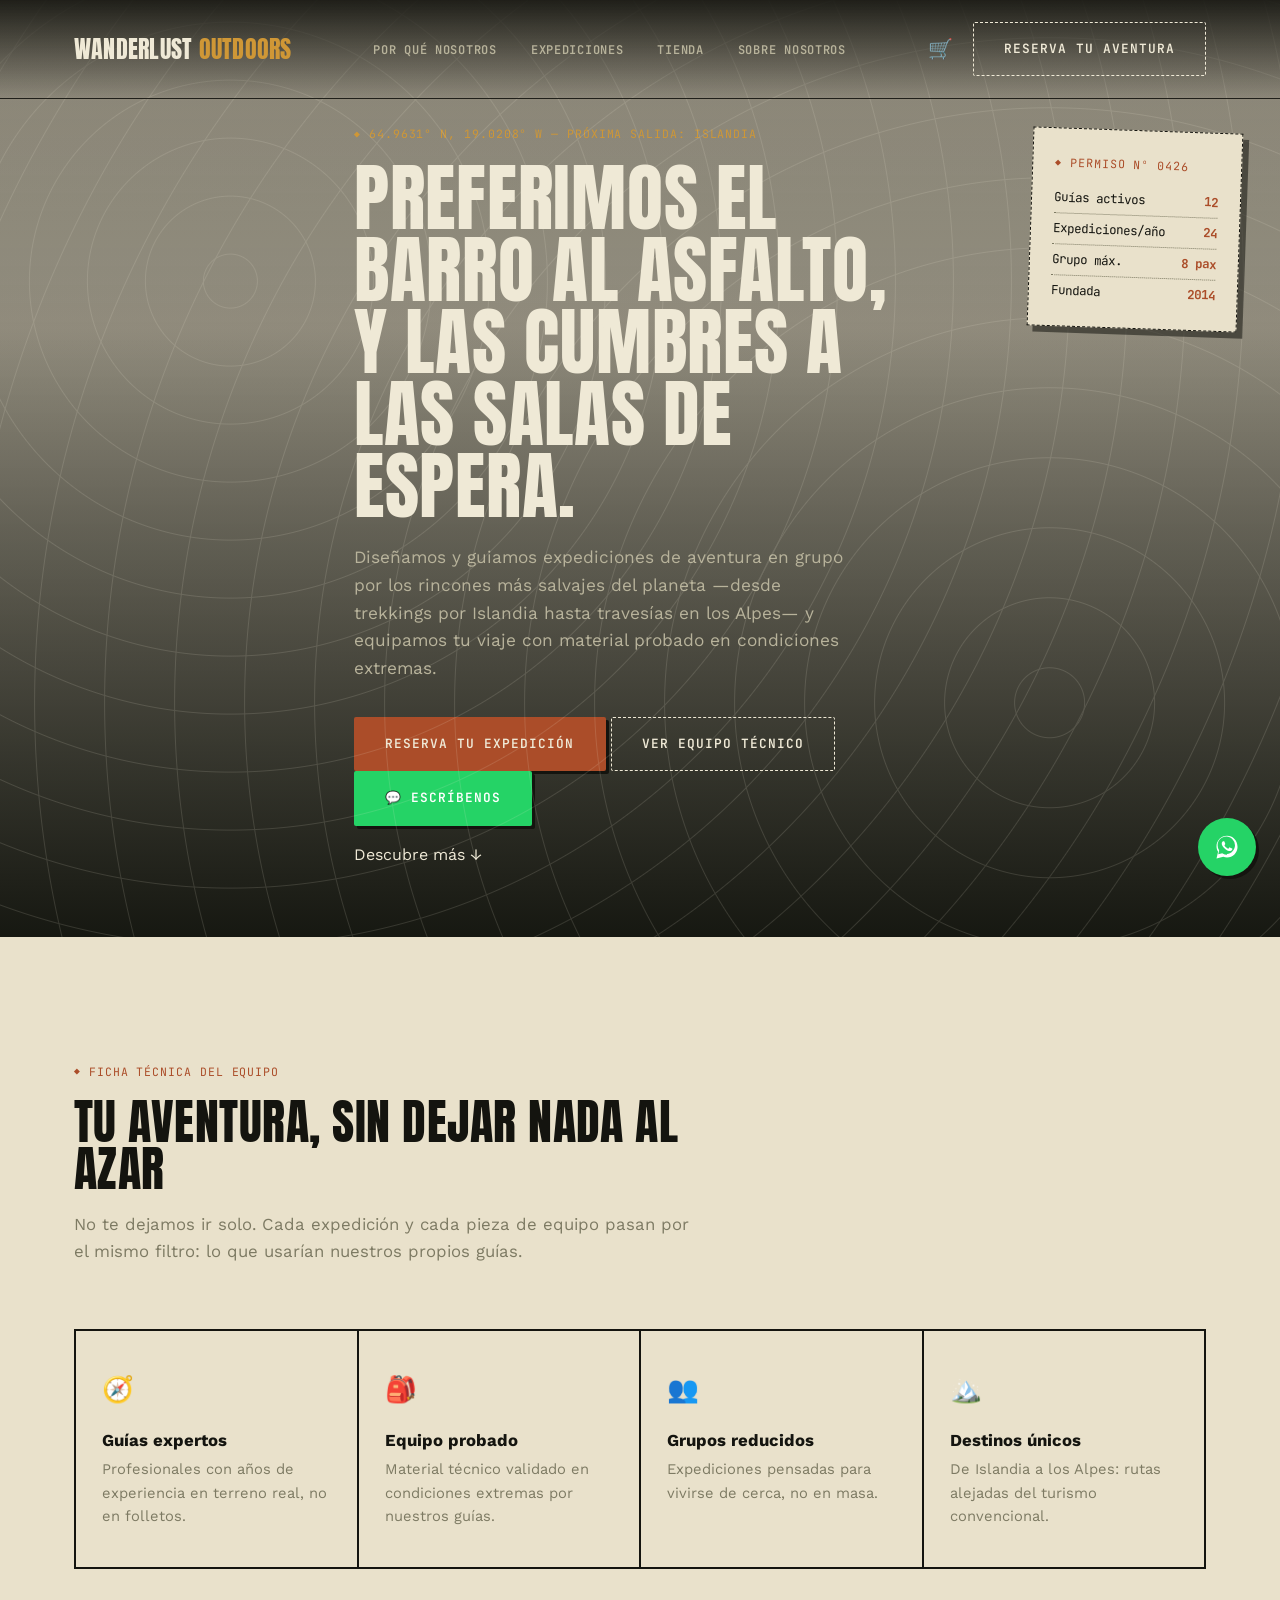
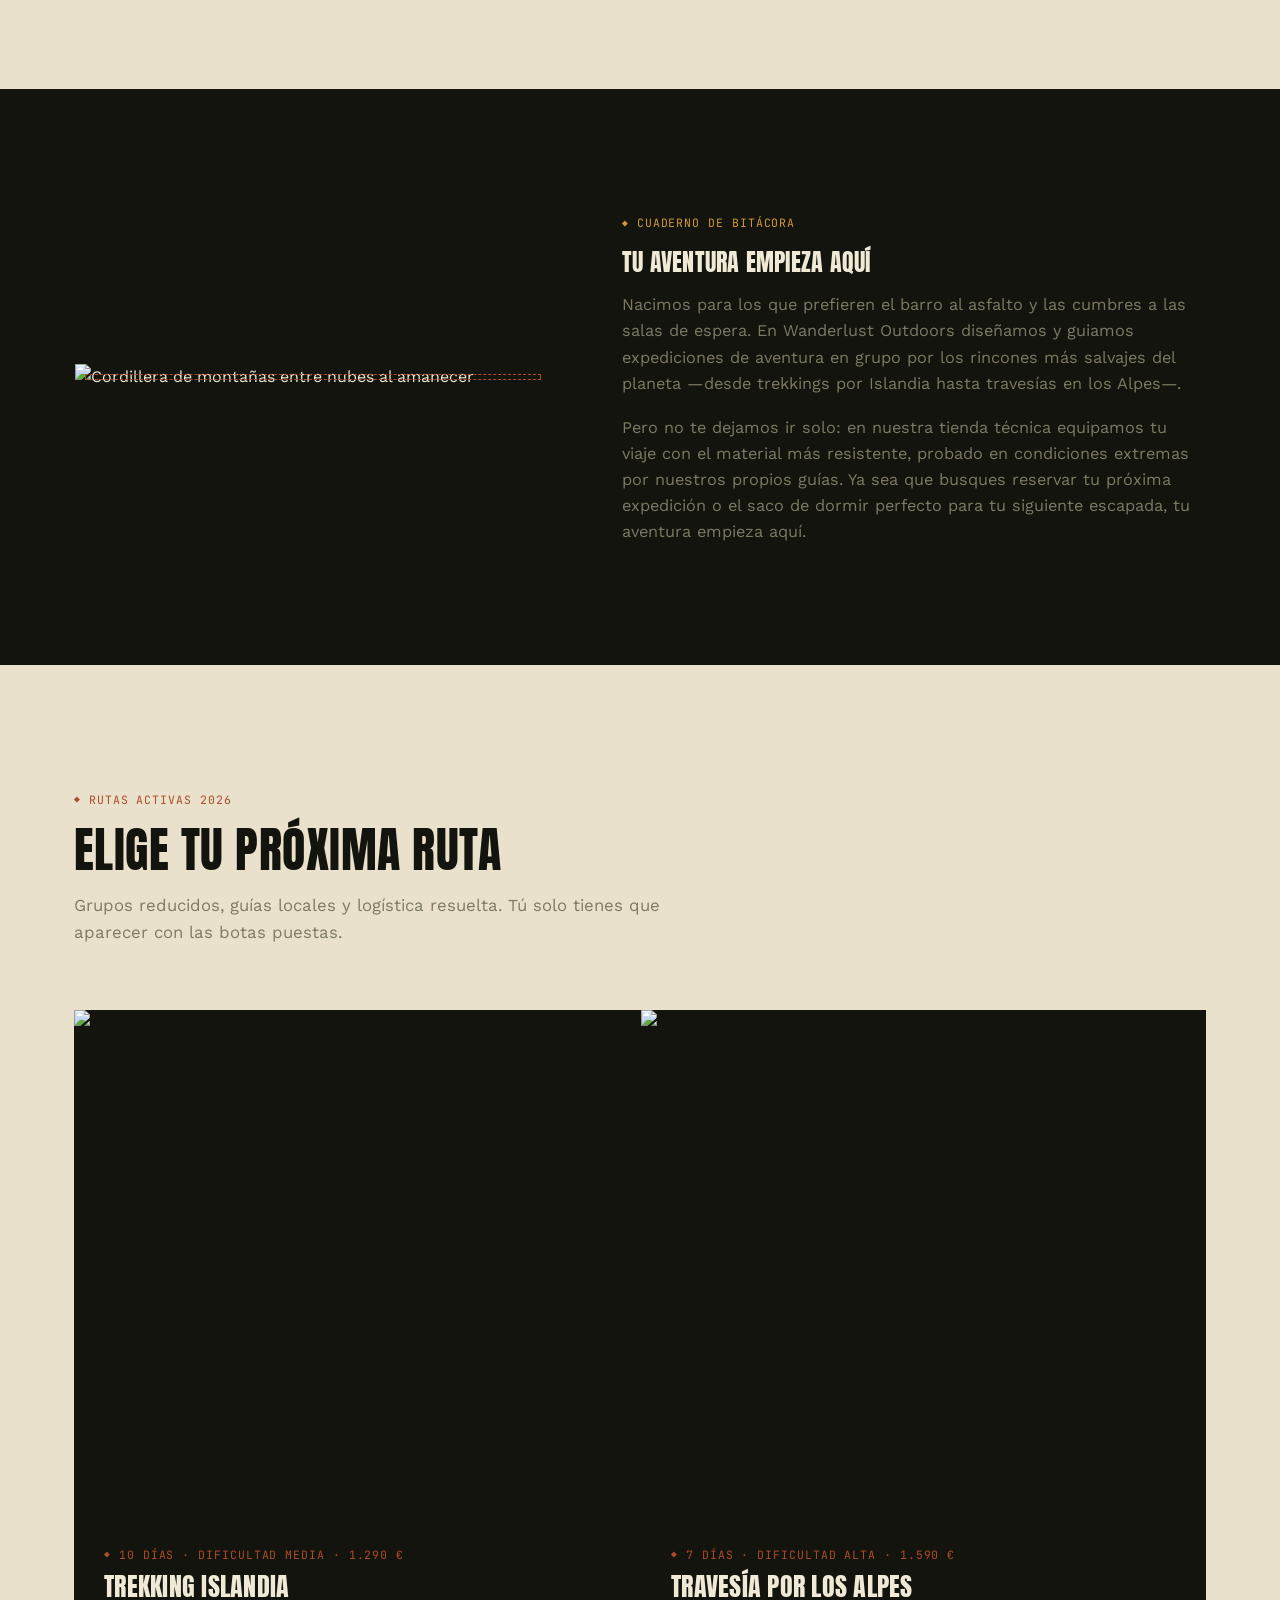
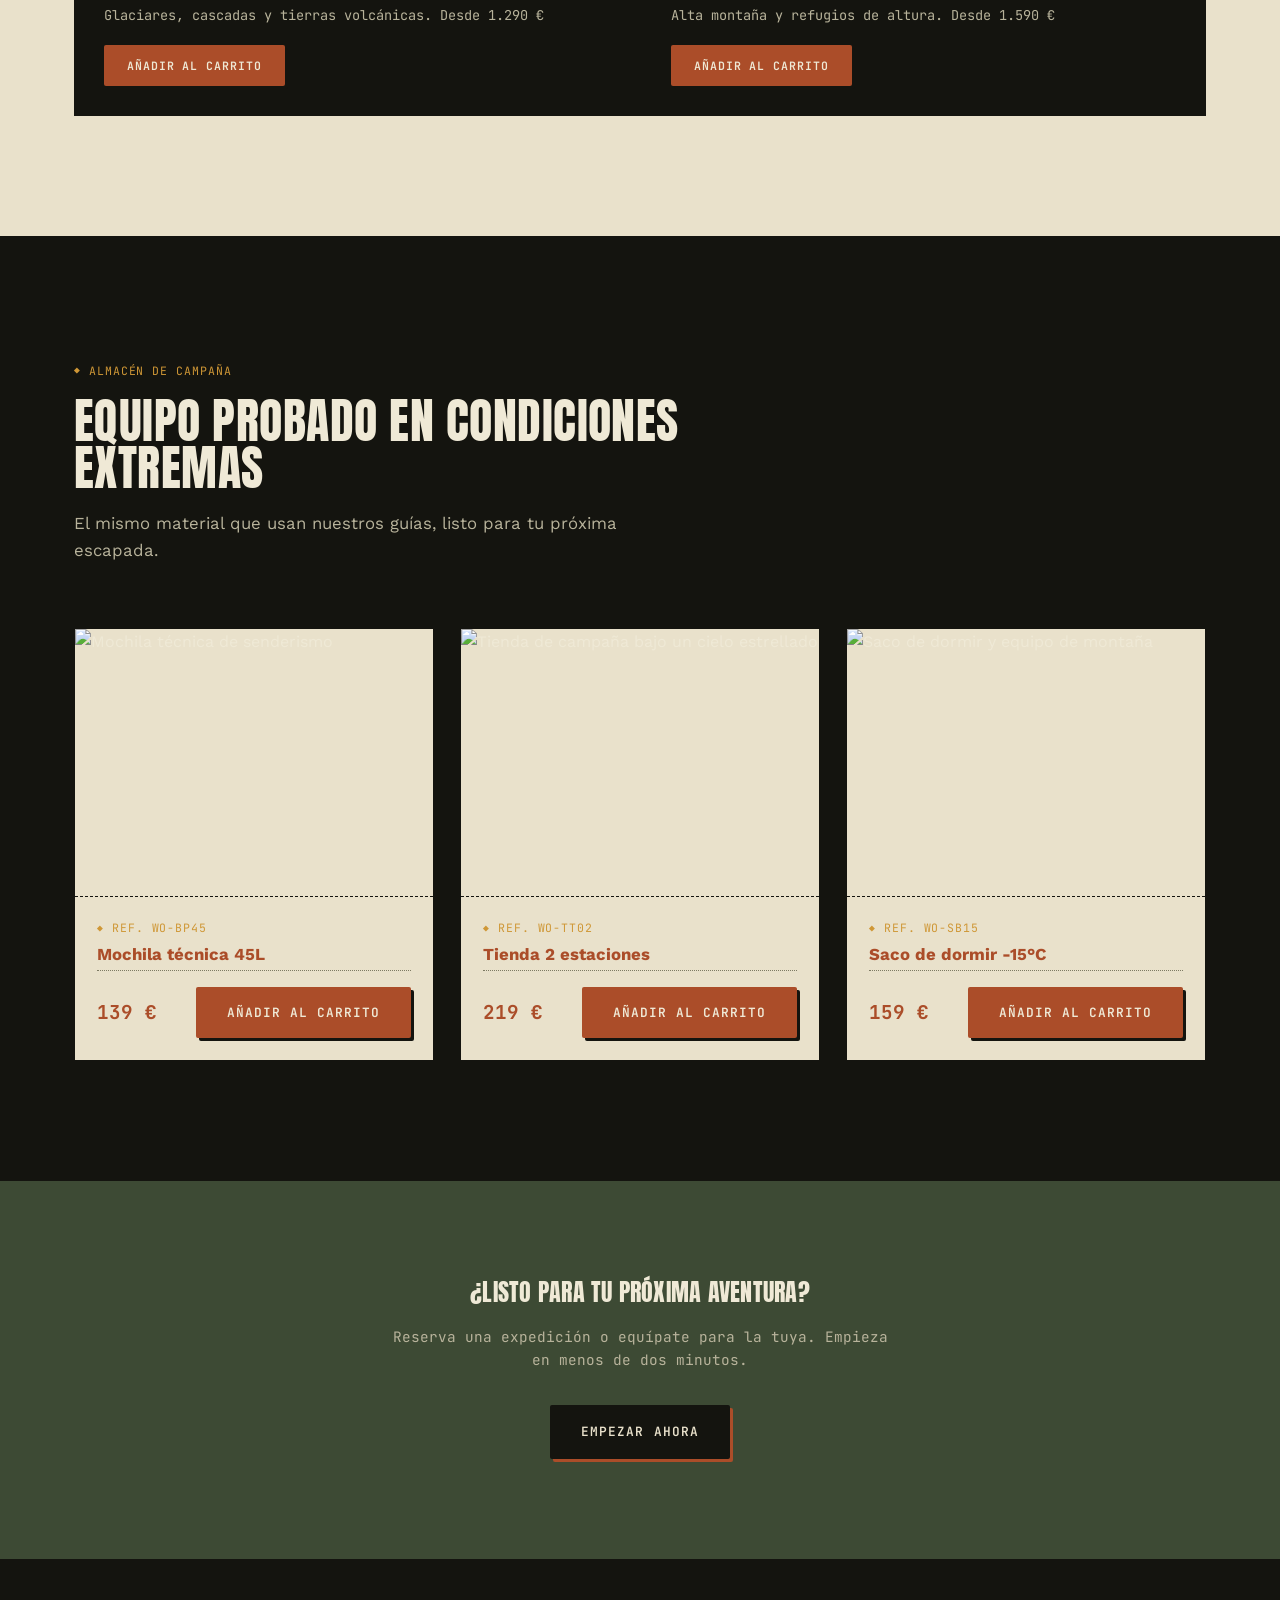
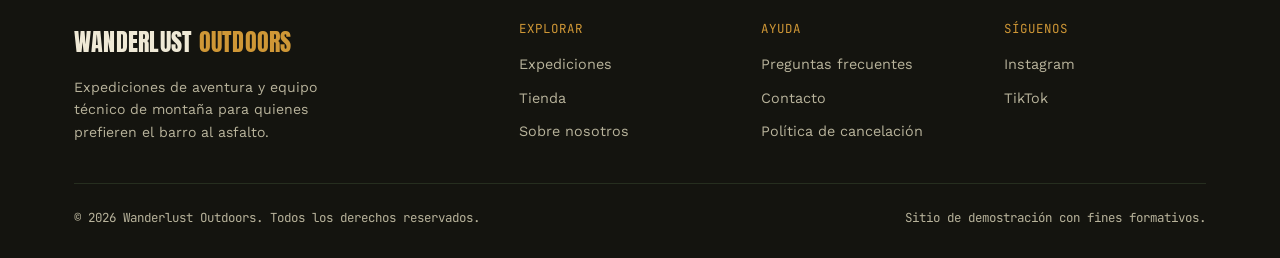
==== commit 23c45d36: "Add files via upload" ====
--- a/index.html
+++ b/index.html
@@ -17,7 +17,7 @@
 <link rel="preconnect" href="https://fonts.googleapis.com">
 <link rel="preconnect" href="https://fonts.gstatic.com" crossorigin>
 <link href="https://fonts.googleapis.com/css2?family=Anton&family=JetBrains+Mono:wght@400;500;600;700&family=Work+Sans:wght@400;500;600;700&display=swap" rel="stylesheet">
-<link rel="stylesheet" href="style.css?v=20260803">
+<link rel="stylesheet" href="style.css?v=20260901">
 
 
 <!-- Google Tag Manager -->
@@ -295,6 +295,6 @@
   </div>
 </footer>
 
-<script src="script.js?v=20260803"></script>
+<script src="script.js?v=20260901"></script>
 </body>
 </html>
--- a/style.css
+++ b/style.css
@@ -342,7 +342,7 @@
 .producto-img img { width: 100%; height: 100%; object-fit: cover; }
 .producto-info { padding: 22px; display: flex; flex-direction: column; flex: 1; }
 .producto-info .coord { margin-bottom: 8px; }
-.producto-info h3 { font-family: var(--fuente-cuerpo); font-weight: 700; text-transform: none; font-size: 1.05rem; margin-bottom: 8px; letter-spacing: 0; }
+.producto-info h3 { font-family: var(--fuente-cuerpo); font-weight: 700; text-transform: none; font-size: 1.05rem; margin-bottom: 8px; letter-spacing: 0; color: var(--oxido); }
 .producto-precio { margin-top: auto; display: flex; align-items: center; justify-content: space-between; padding-top: 16px; border-top: 1px dotted var(--gris-topo); }
 .producto-precio strong { font-family: var(--fuente-mono); font-size: 1.2rem; color: var(--oxido); }
 
